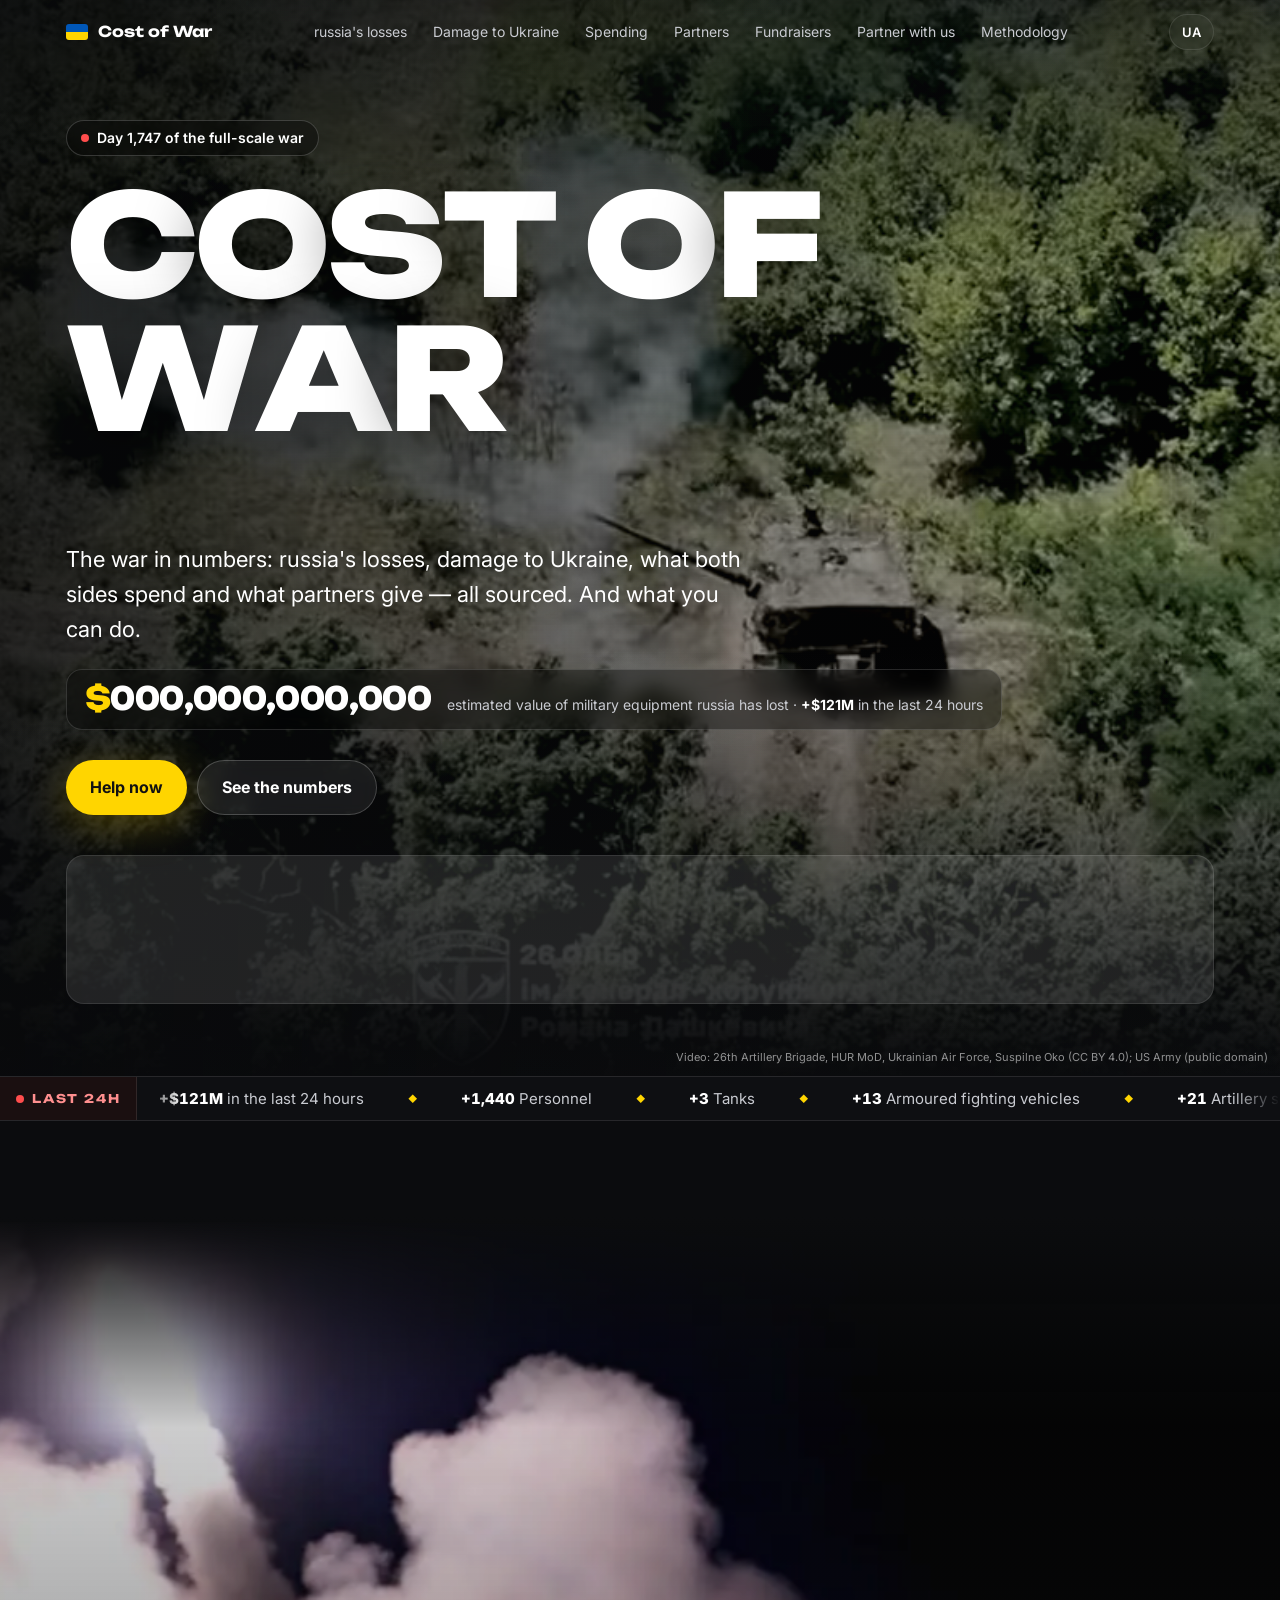
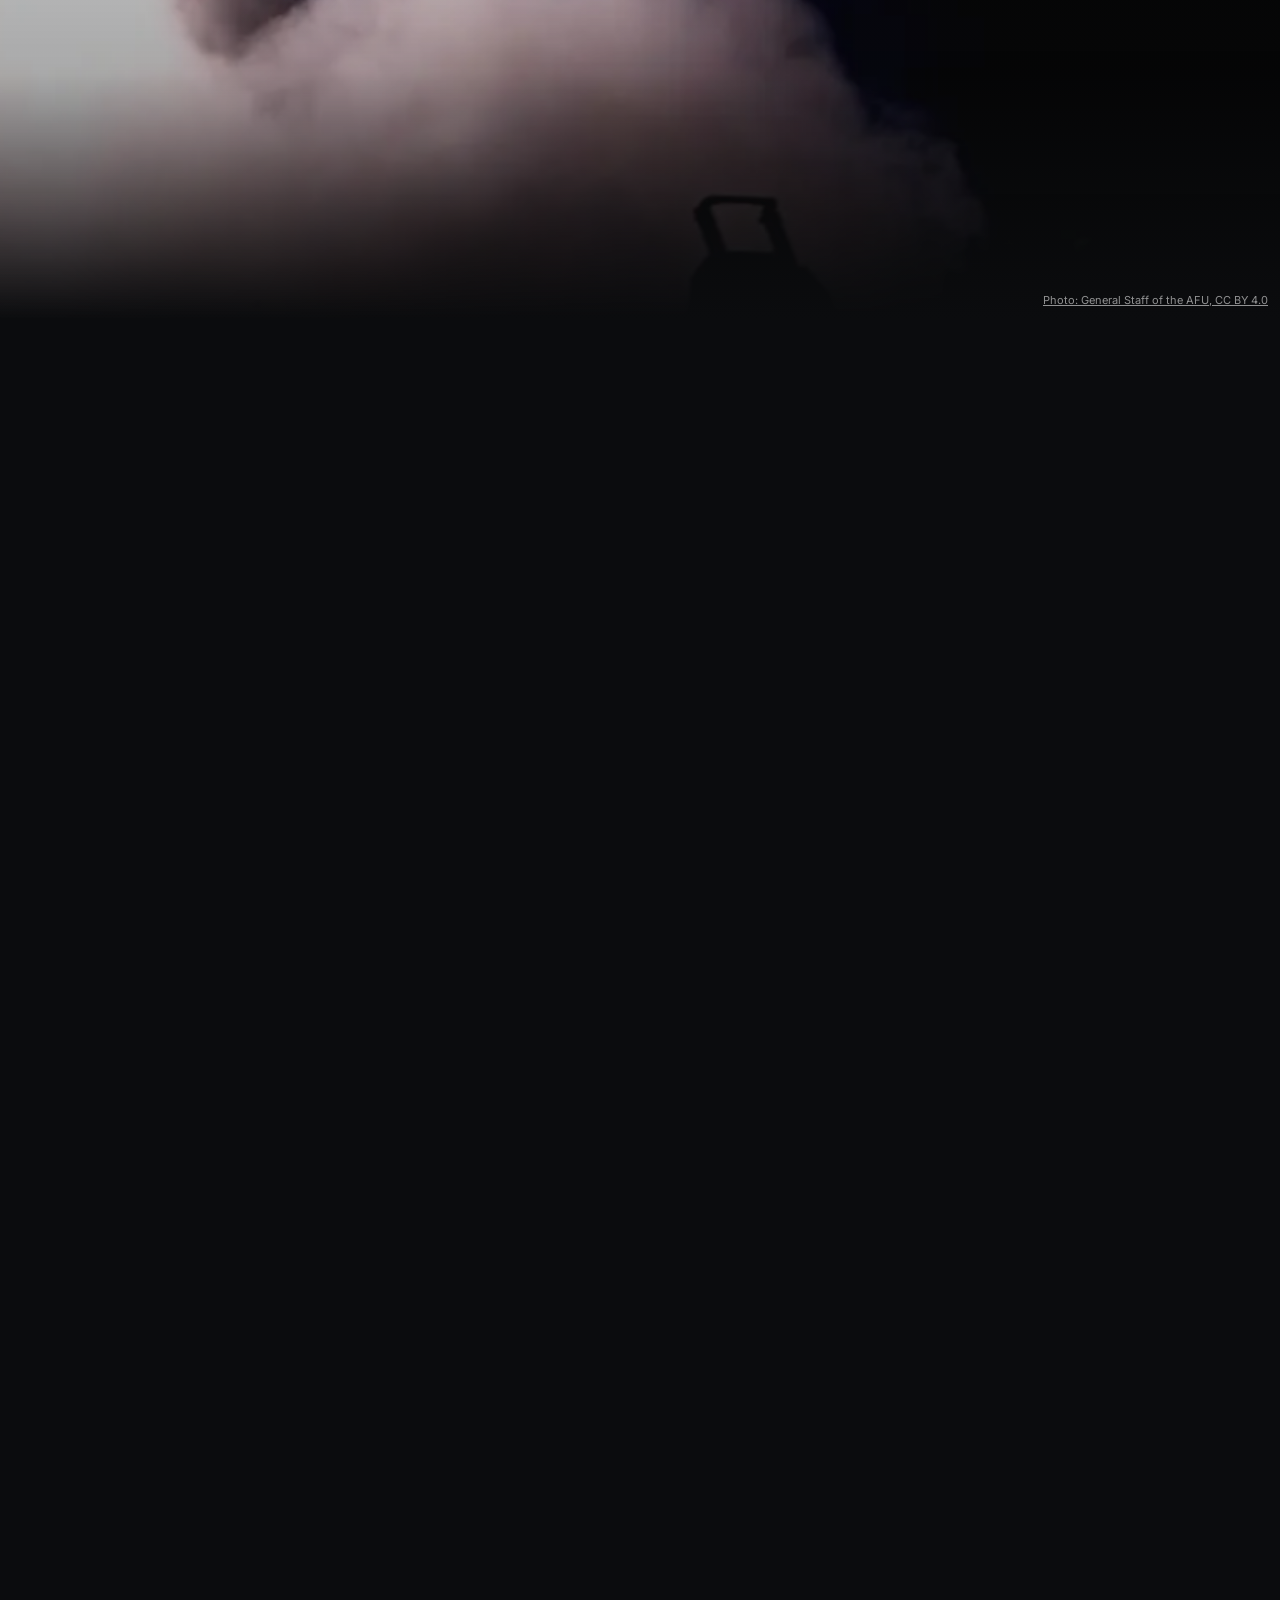
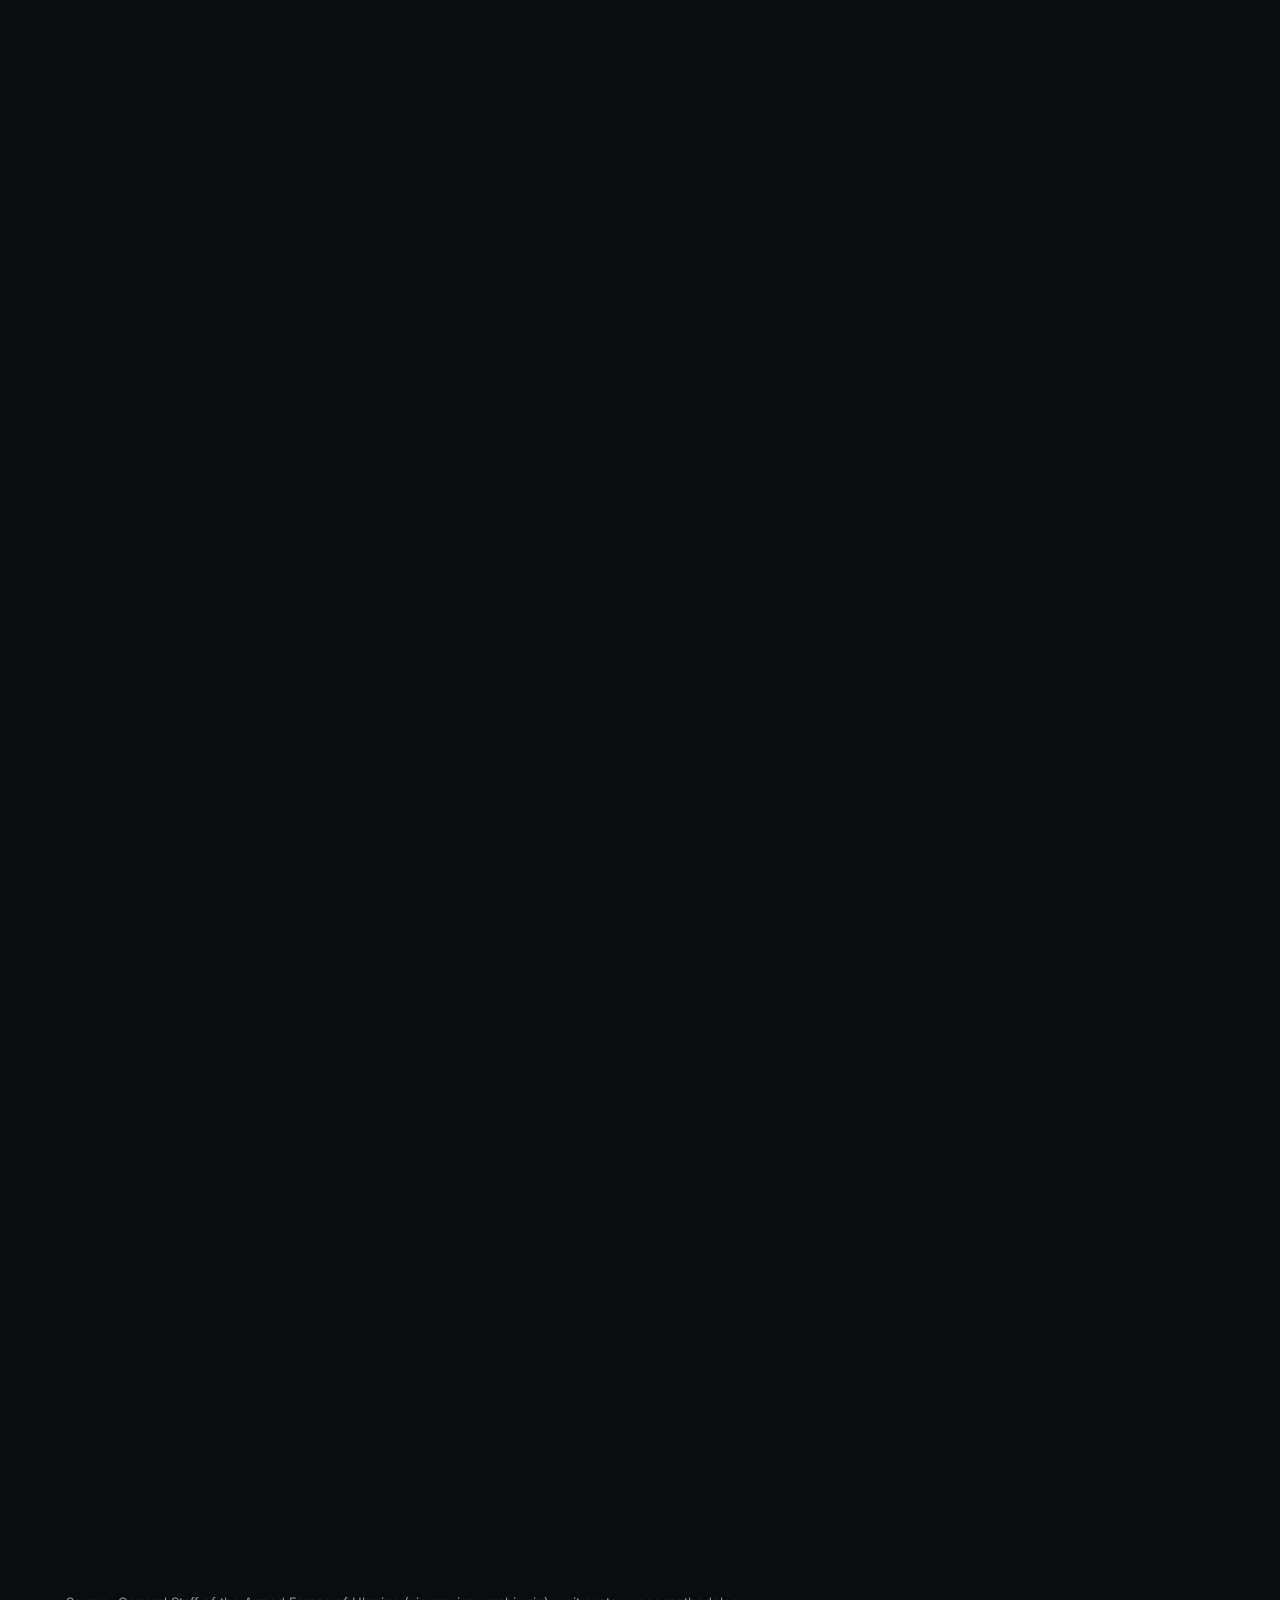
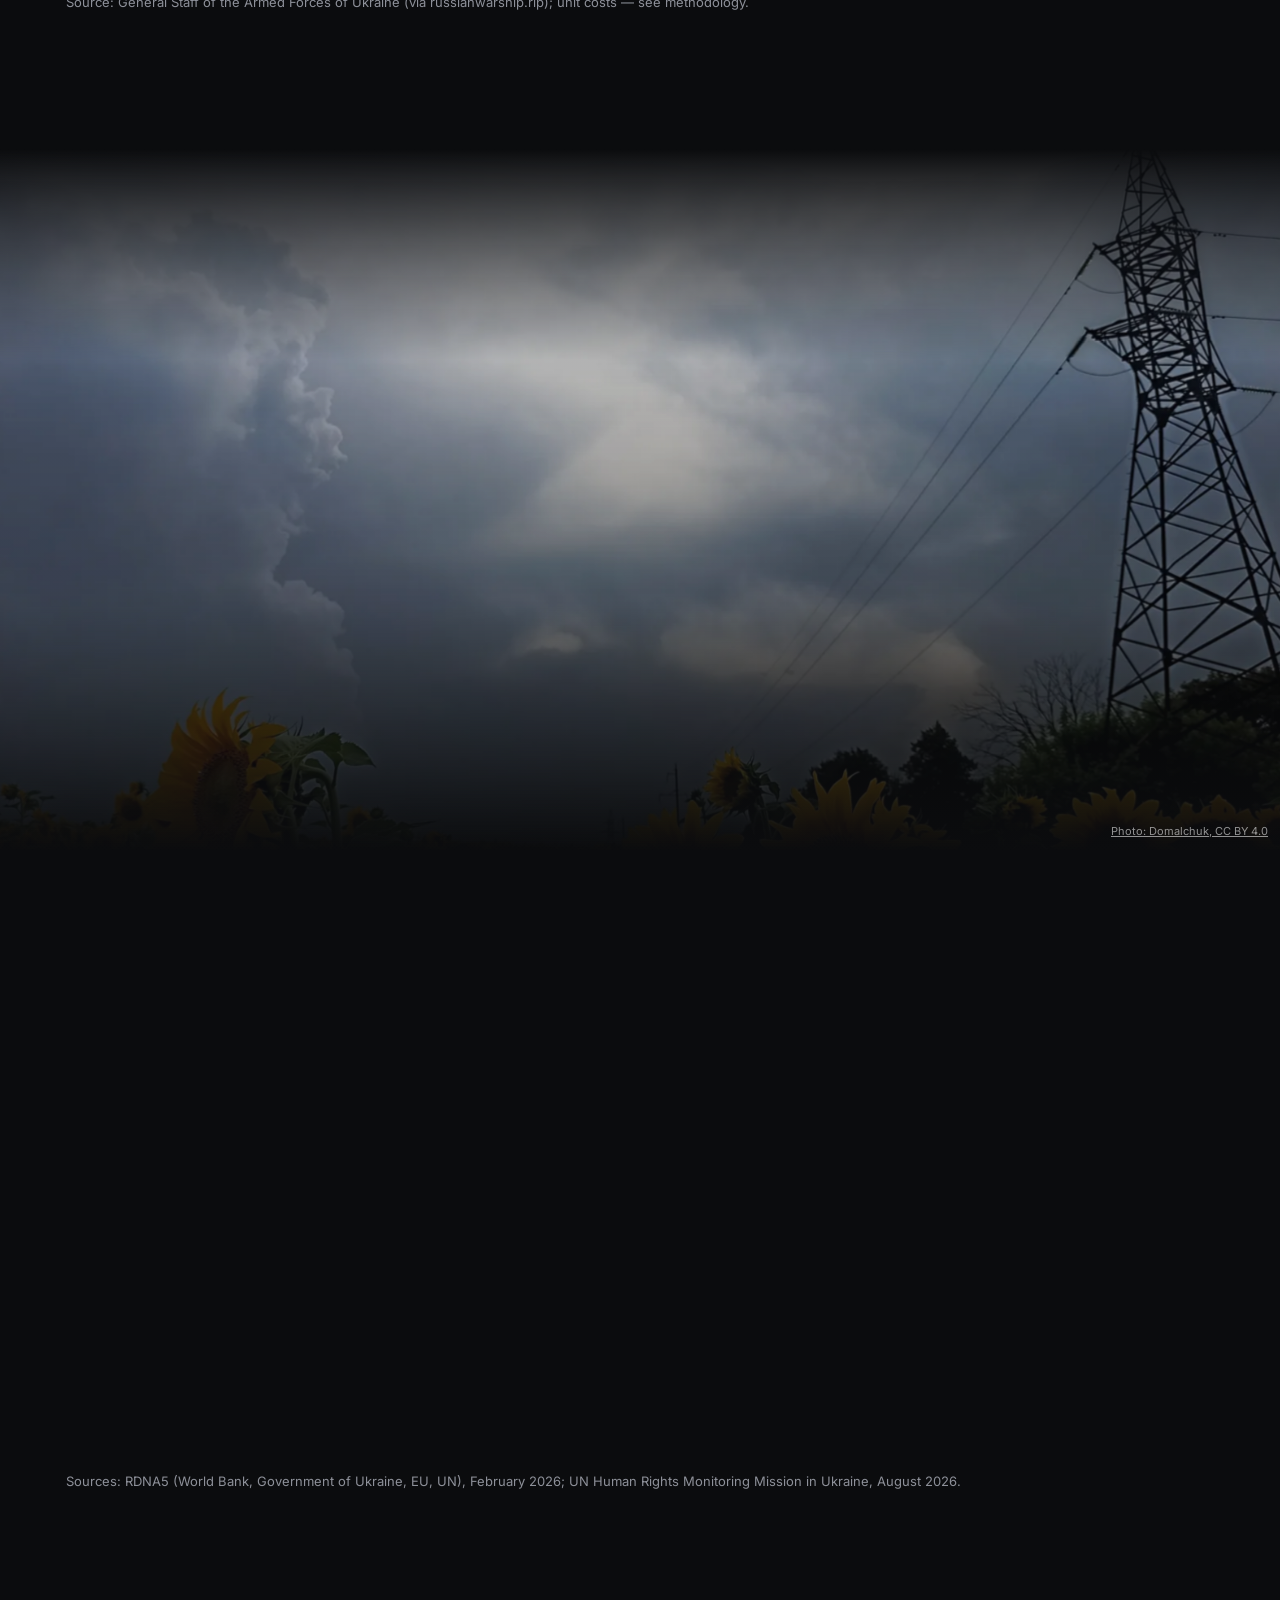
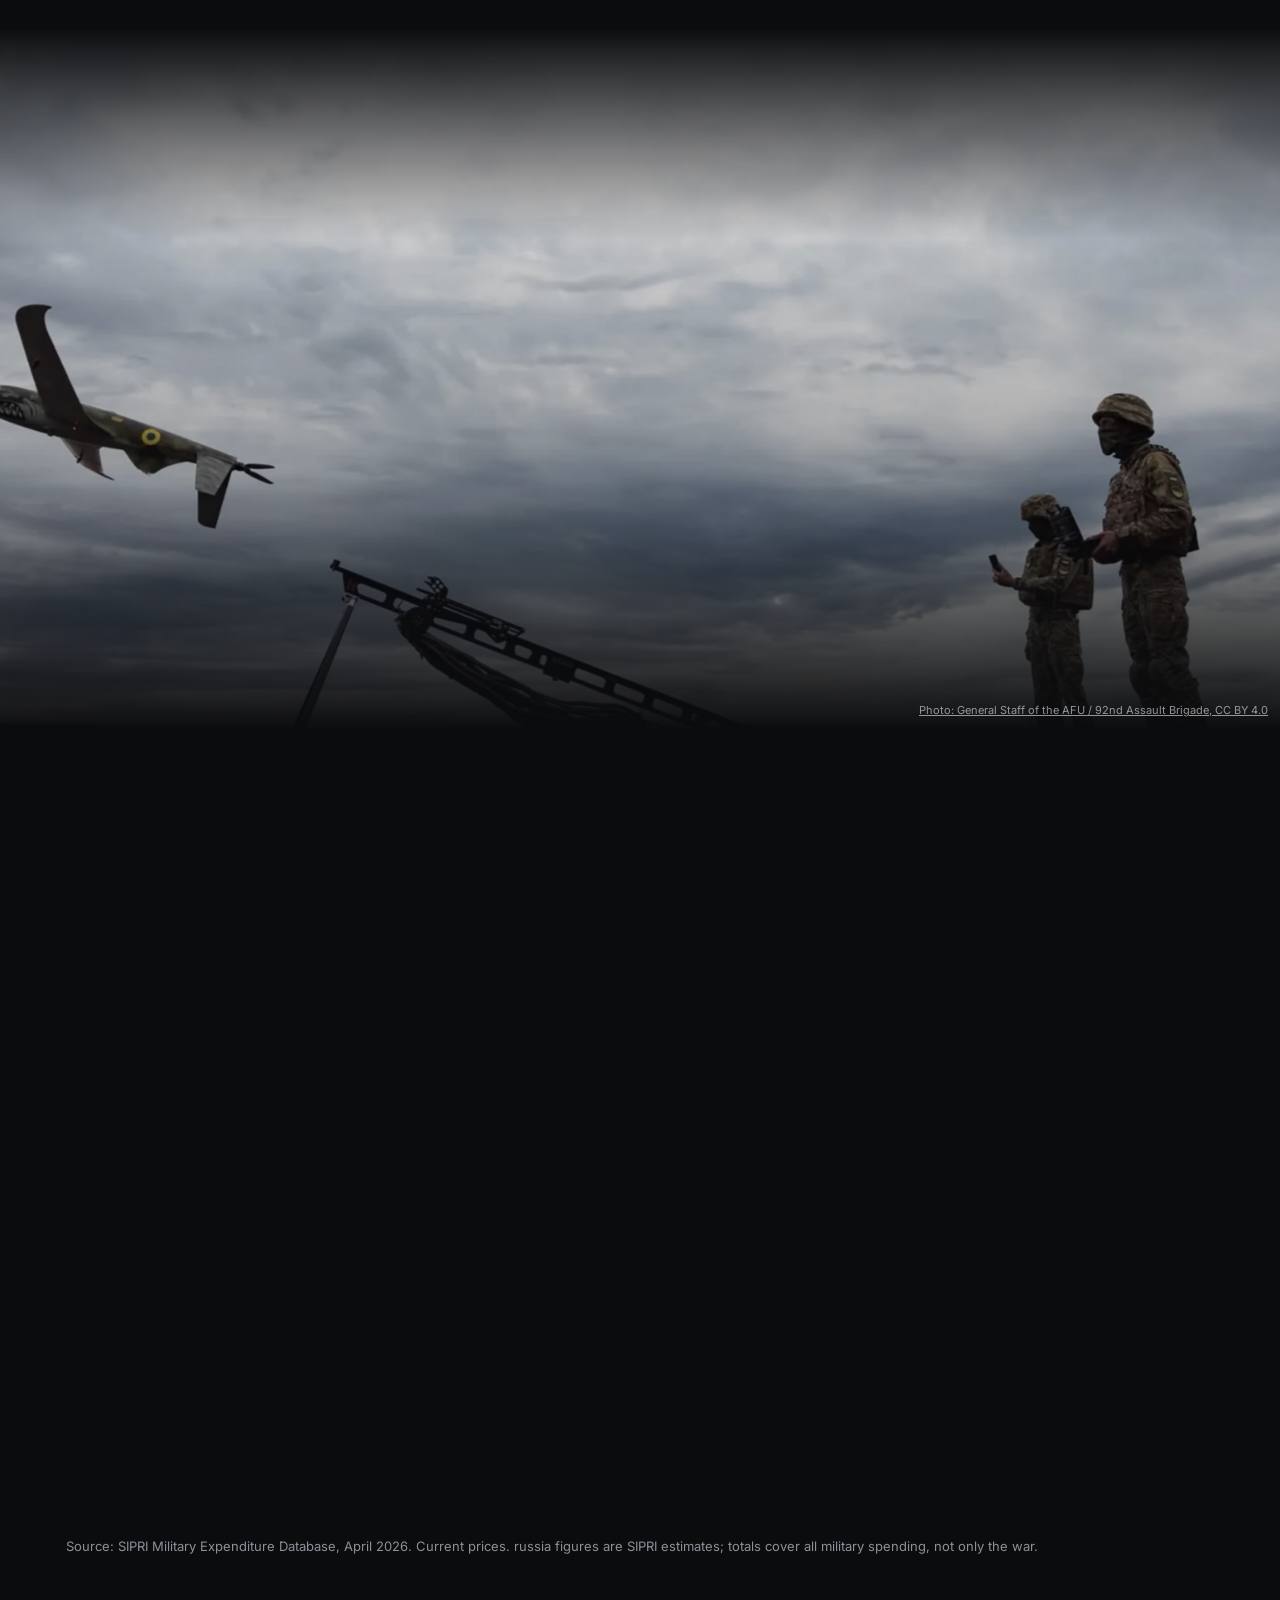
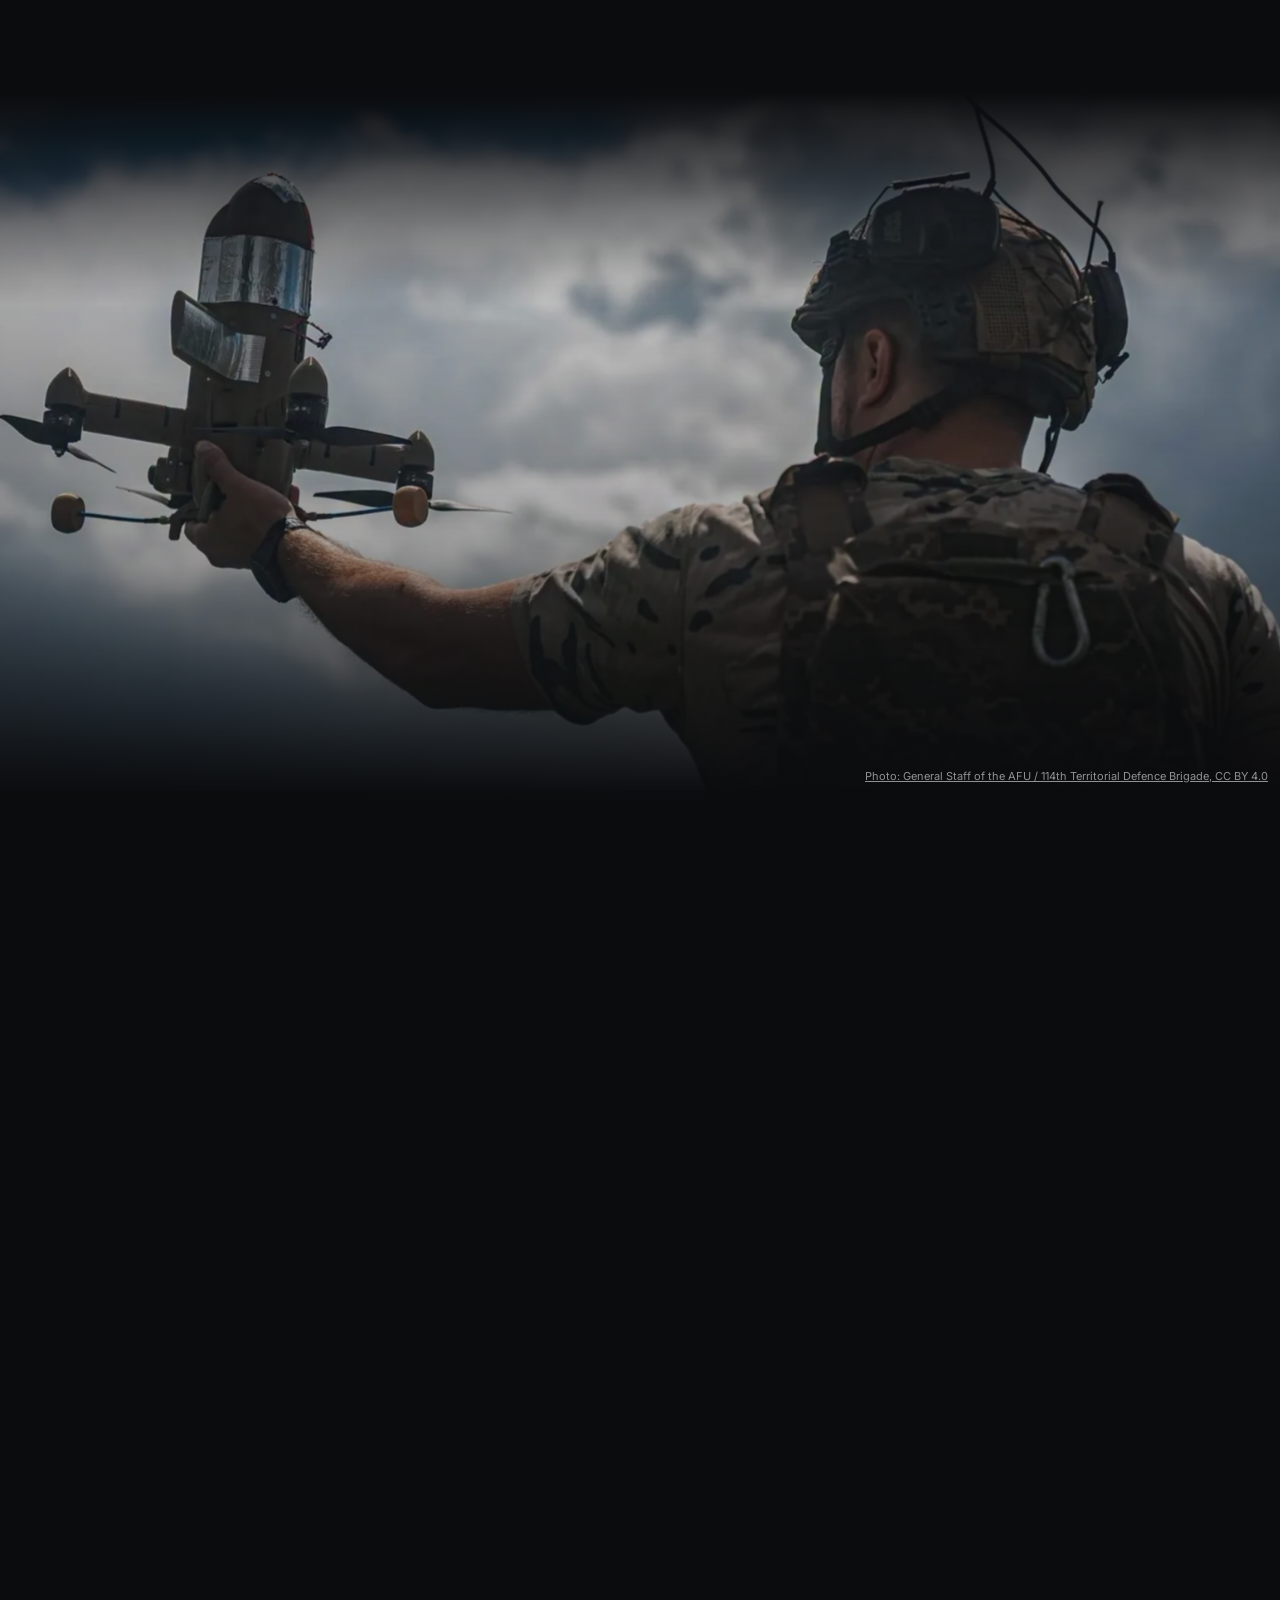
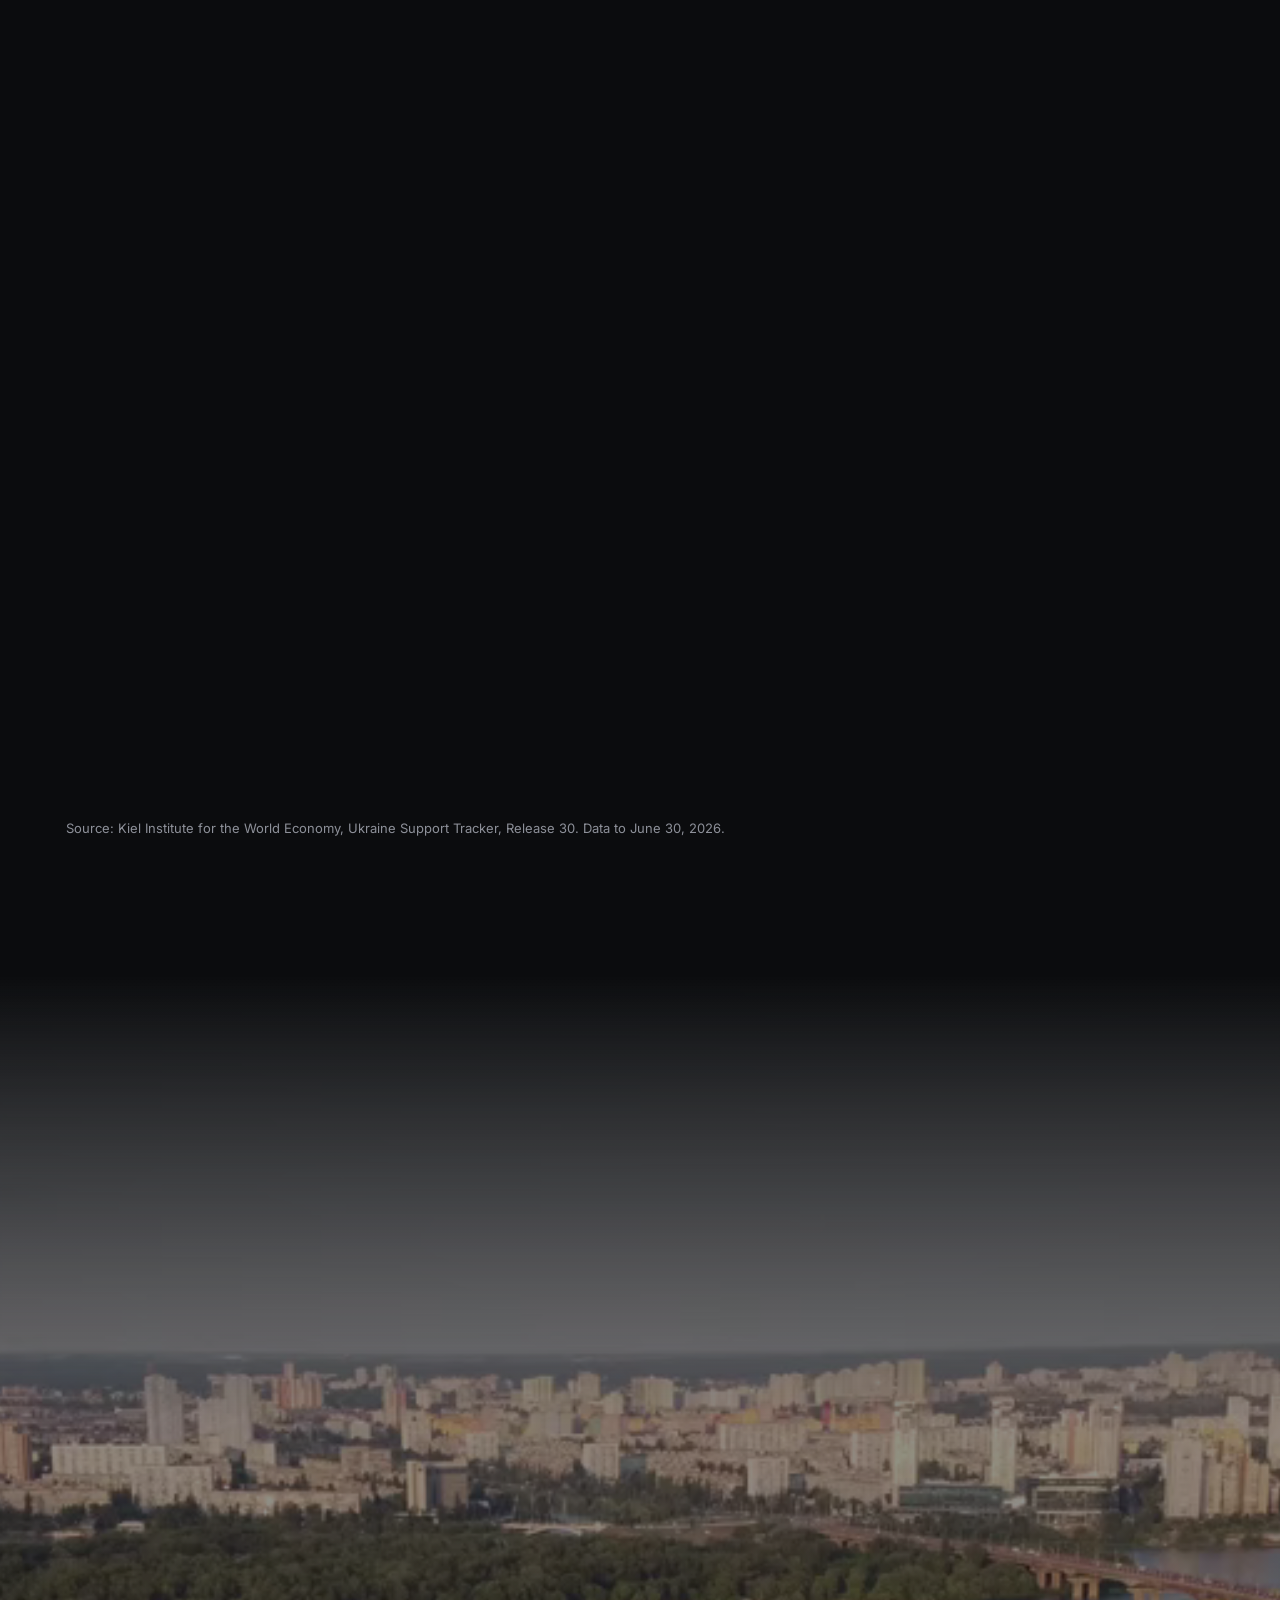
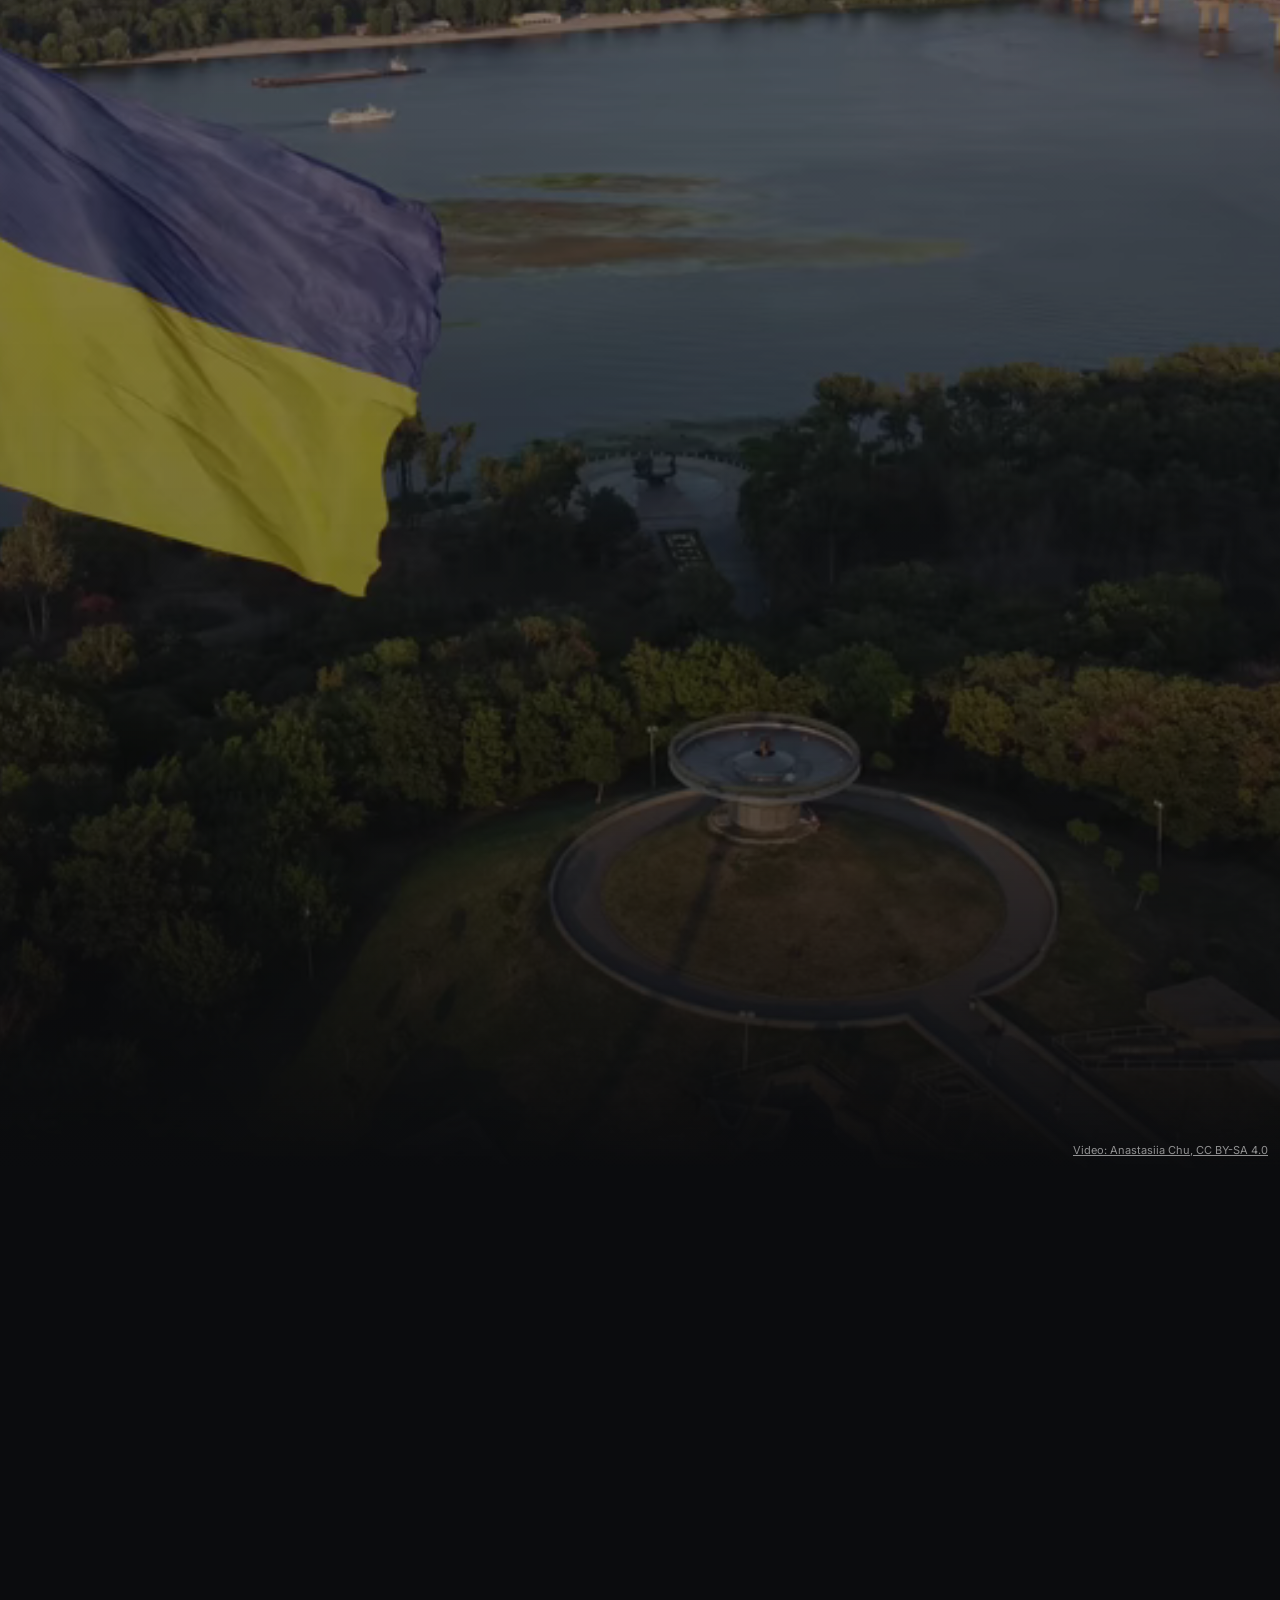
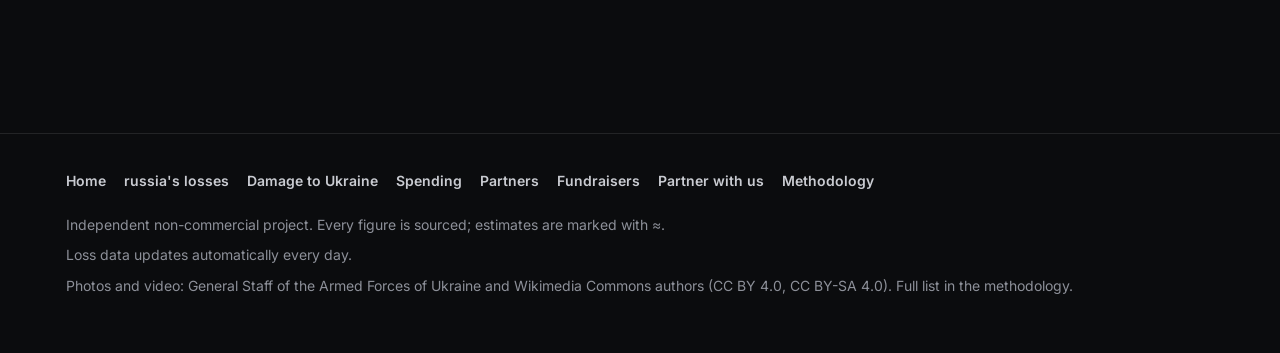
==== index.html @ 31b608ed "Cost of War: initial public release Single-page site on russia's war against Ukraine: losses and the" ====
<!doctype html>
<html lang="uk">
<head>
  <meta charset="utf-8">
  <meta name="viewport" content="width=device-width, initial-scale=1">
  <title>Ціна війни — калькулятор війни росії проти України</title>
  <meta name="description" data-i18n-attr="content:meta.desc" content="Скільки коштує війна: втрати росії, збитки України, витрати сторін, допомога партнерів і твій особистий внесок.">
  <meta name="theme-color" content="#0b0c0e">
  <meta property="og:type" content="website">
  <meta property="og:title" content="Ціна війни / Cost of War">
  <meta property="og:description" content="Втрати росії, збитки України, витрати сторін, допомога партнерів і твій внесок — з джерелами.">
  <meta property="og:image" content="assets/media/hero.webp">
  <link rel="icon" href="data:image/svg+xml,%3Csvg xmlns='http://www.w3.org/2000/svg' viewBox='0 0 3 2'%3E%3Crect width='3' height='1' fill='%230057b8'/%3E%3Crect y='1' width='3' height='1' fill='%23ffd500'/%3E%3C/svg%3E">
  <link rel="preload" as="image" href="assets/media/hero-video-poster.jpg">
  <link rel="preconnect" href="https://fonts.googleapis.com">
  <link rel="preconnect" href="https://fonts.gstatic.com" crossorigin>
  <link href="https://fonts.googleapis.com/css2?family=Inter:wght@400;600;700;800&family=Unbounded:wght@600;700;800&display=swap" rel="stylesheet">
  <link rel="stylesheet" href="assets/style.css">
  <script>document.documentElement.classList.add("js");</script>
</head>
<body data-page="home">
  <div class="intro" id="intro" hidden aria-hidden="true">
    <div class="intro-inner">
      <p class="intro-date" id="intro-date">24.02.2022 · 04:00</p>
      <p class="intro-line" id="intro-line"></p>
      <p class="intro-day"><span id="intro-label"></span> <span class="num" id="intro-day">1</span></p>
    </div>
    <button class="intro-skip" id="intro-skip" type="button"></button>
  </div>
  <main>
    <!-- Hero: war footage + kinetic type -->
    <section class="hero hero3" aria-labelledby="hero-h1">
      <div class="hero-video" aria-hidden="true">
        <video id="hero-video" autoplay muted loop playsinline preload="auto" poster="assets/media/hero-video-poster.jpg">
          <source src="assets/media/hero-video.webm" type="video/webm">
          <source src="assets/media/hero-video.mp4" type="video/mp4">
        </video>
      </div>
      <div class="wrap">
        <span class="eyebrow"><span class="live-dot" aria-hidden="true"></span><span id="hero-day">&nbsp;</span></span>
        <h1 class="kt-title" id="hero-h1" data-i18n="kt.title">ЦІНА ВІЙНИ</h1>
        <div class="kt-rot" id="kt-rot" aria-live="polite"></div>
        <p class="hero-sub" data-i18n="hero.sub"></p>
        <div class="hero-live">
          <div class="hero-live-num num" id="hero-total">…</div>
          <div class="hero-live-l"><span data-i18n="hero.label"></span><span id="hero-today"></span></div>
        </div>
        <div class="hero-actions">
          <a class="cta" href="#contribute" data-i18n="hero.cta">Долучитися</a>
          <a class="cta alt" href="#russia" data-i18n="hero.explore">Дивитися цифри</a>
        </div>
        <div class="keynums stagger reveal" style="margin-top:40px">
          <a href="#russia"><div class="v num" data-count="ru"></div><div class="l" data-i18n="key.ru"></div></a>
          <a href="#ukraine"><div class="v num" data-count="ua"></div><div class="l" data-i18n="key.ua"></div></a>
          <a href="#spending"><div class="v num" data-count="sp"></div><div class="l" data-i18n="key.sp"></div></a>
          <a href="#partners"><div class="v num" data-count="pa"></div><div class="l" data-i18n="key.pa"></div></a>
        </div>
      </div>
      <p class="credit" data-i18n="credit.video">Відео: 26 ОАБр, ГУР МО, Повітряні сили ЗСУ, Суспільне Око (CC BY 4.0); армія США (public domain)</p>
    </section>

    <div class="newsline" aria-label="">
      <span class="newsline-tag"><span class="live-dot" aria-hidden="true"></span><span data-i18n="news.tag"></span></span>
      <div class="newsline-track"><div class="newsline-run" id="newsline"></div></div>
    </div>


    <!-- 01 russia -->
    <section class="chapter" id="russia">
      <div class="media" data-parallax style="background-image:url('assets/media/himars.webp')"></div>
      <div class="wrap reveal" data-no="01">
        <div class="no" data-i18n="ch.1">Розділ 01</div>
        <h2 data-i18n="ru.title">Ціна війни для росії</h2>
        <p class="lead" data-i18n="ru.lead"></p>
      </div>
      <p class="credit"><a href="https://commons.wikimedia.org/wiki/File:Ukrainian_HIMARS_in_Zaporizhya_oblast,_early_June_2022_(2).jpg" target="_blank" rel="noopener" data-i18n="credit.himars">Фото: Генштаб ЗСУ, CC BY 4.0</a></p>
    </section>
    <section class="block">
      <div class="wrap">
        <!-- time machine -->
        <div class="card tm reveal" id="tm">
          <div class="tm-top">
            <div><div class="h-display" data-i18n="tm.title"></div><p class="chart-sub" data-i18n="tm.lead"></p></div>
            <div style="text-align:right"><div class="tm-day" id="tm-day"></div><div class="tm-date" id="tm-date"></div></div>
          </div>
          <div class="tm-cost num" id="tm-cost"></div>
          <p class="muted" data-i18n="hero.label"></p>
          <div class="tm-chart" id="tm-chart"></div>
          <div class="tm-controls">
            <button class="play" id="tm-play" type="button" data-i18n-attr="aria-label:tm.play">▶</button>
            <input type="range" id="tm-range" min="0" max="1" value="1" data-i18n-attr="aria-label:tm.title">
          </div>
          <div class="tm-grid" id="tm-grid"></div>
        </div>

        <!-- equipment wall -->
        <div class="card chart-card reveal">
          <div class="chart-head">
            <div><div class="h-display" data-i18n="wall.title"></div><p class="chart-sub" id="wall-sub"></p></div>
            <div class="chips" id="wall-chips"></div>
          </div>
          <canvas class="wall-canvas" id="wall" role="img"></canvas>
          <div class="wall-foot"><span id="wall-total"></span><span id="wall-cost"></span></div>
        </div>

        <div class="losses reveal" id="losses"></div>

        <div class="card chart-card reveal">
          <div class="chart-head">
            <div><div class="h-display" data-i18n="ru.chart.title"></div><p class="chart-sub" data-i18n="ru.chart.sub"></p></div>
          </div>
          <div class="hbars" id="ru-chart"></div>
        </div>
        <p class="source" data-i18n="ru.source"></p>
      </div>
    </section>

    <!-- 02 Ukraine -->
    <section class="chapter" id="ukraine">
      <div class="media" data-parallax style="background-image:url('assets/media/sunflowers.webp')"></div>
      <div class="wrap reveal" data-no="02">
        <div class="no" data-i18n="ch.2">Розділ 02</div>
        <h2 data-i18n="ua.title">Збитки Україні</h2>
        <p class="lead" data-i18n="ua.lead"></p>
      </div>
      <p class="credit"><a href="https://commons.wikimedia.org/wiki/File:Cumulonimbus_storm_clouds_over_sunflower_field_Ukraine.jpg" target="_blank" rel="noopener" data-i18n="credit.sunflowers">Фото: Domalchuk, CC BY 4.0</a></p>
    </section>
    <section class="block">
      <div class="wrap">
        <div class="stats reveal">
          <div class="card stat"><div class="v num" id="ua-damage"></div><div class="l" data-i18n="ua.damage"></div></div>
          <div class="card stat"><div class="v num" id="ua-needs"></div><div class="l" data-i18n="ua.needs"></div></div>
          <div class="card stat"><div class="v num" id="ua-housing"></div><div class="l" data-i18n="ua.housing"></div></div>
        </div>
        <div class="split reveal">
          <div class="card">
            <div class="h-display" data-i18n="ua.chart.title"></div>
            <p class="chart-sub" data-i18n="ua.chart.sub"></p>
            <div class="hbars" id="ua-chart" style="margin-top:18px"></div>
          </div>
          <div class="card civ">
            <h3><span class="candle" aria-hidden="true"></span><span data-i18n="ua.civ.title"></span></h3>
            <div class="nums">
              <div><div class="v num" id="civ-killed"></div><div class="l" data-i18n="ua.civ.killed"></div></div>
              <div><div class="v num" id="civ-injured"></div><div class="l" data-i18n="ua.civ.injured"></div></div>
            </div>
            <p id="civ-note"></p>
          </div>
        </div>
        <p class="source" data-i18n="ua.source"></p>
      </div>
    </section>

    <!-- 03 Spending -->
    <section class="chapter" id="spending">
      <div class="media" data-parallax style="background-image:url('assets/media/launch.webp')"></div>
      <div class="wrap reveal" data-no="03">
        <div class="no" data-i18n="ch.3">Розділ 03</div>
        <h2 data-i18n="sp.title">Хто скільки витрачає на війну</h2>
        <p class="lead" data-i18n="sp.lead"></p>
      </div>
      <p class="credit"><a href="https://commons.wikimedia.org/wiki/File:Drone_launch_92nd_oshbr.jpg" target="_blank" rel="noopener" data-i18n="credit.launch">Фото: Генштаб ЗСУ / 92 ОШБр, CC BY 4.0</a></p>
    </section>
    <section class="block">
      <div class="wrap">
        <div class="ticker reveal"><span class="v num" id="sp-live">$0</span><span class="l" data-i18n="sp.live"></span></div>
        <div class="stats reveal">
          <div class="card stat"><div class="v num" id="sp-ru"></div><div class="l" data-i18n="sp.sum.ru"></div></div>
          <div class="card stat"><div class="v num" id="sp-ua"></div><div class="l" data-i18n="sp.sum.ua"></div></div>
          <div class="card stat"><div class="v num" id="sp-sec"></div><div class="l" data-i18n="sp.persec"></div></div>
        </div>
        <div class="card chart-card reveal">
          <div class="chart-head">
            <div>
              <div class="h-display" id="sp-chart-title"></div>
              <div class="legend" style="margin-top:8px">
                <span><i style="background:var(--russia)"></i><span data-i18n="sp.russia"></span></span>
                <span><i style="background:var(--ukraine)"></i><span data-i18n="sp.ukraine"></span></span>
              </div>
            </div>
            <div class="seg-ctl" id="sp-mode" role="group">
              <button type="button" data-mode="usd" aria-pressed="true" data-i18n="sp.mode.usd"></button>
              <button type="button" data-mode="gdp" aria-pressed="false" data-i18n="sp.mode.gdp"></button>
              <button type="button" data-mode="gov" aria-pressed="false" data-i18n="sp.mode.gov"></button>
            </div>
          </div>
          <div id="sp-chart"></div>
        </div>
        <p class="source" data-i18n="sp.source"></p>
      </div>
    </section>

    <!-- 04 Partners -->
    <section class="chapter" id="partners">
      <div class="media" data-parallax style="background-image:url('assets/media/sting.webp')"></div>
      <div class="wrap reveal" data-no="04">
        <div class="no" data-i18n="ch.4">Розділ 04</div>
        <h2 data-i18n="pa.title">Допомога партнерів</h2>
        <p class="lead" id="pa-lead"></p>
      </div>
      <p class="credit"><a href="https://commons.wikimedia.org/wiki/File:Sting_launch_114th_tobr.jpg" target="_blank" rel="noopener" data-i18n="credit.sting">Фото: Генштаб ЗСУ / 114 ОБр ТрО, CC BY 4.0</a></p>
    </section>
    <section class="block">
      <div class="wrap">
        <div class="globe-wrap reveal">
          <div class="globe-box">
            <canvas id="globe" class="globe" role="img" data-i18n-attr="aria-label:globe.title"></canvas>
            <p class="globe-hint" data-i18n="globe.hint"></p>
          </div>
          <div class="globe-side">
            <div class="h-display" data-i18n="globe.title"></div>
            <p class="lead" id="globe-lead"></p>
            <ol class="globe-list" id="globe-list"></ol>
          </div>
        </div>
        <div class="stats four reveal">
          <div class="card stat"><div class="v num" id="pa-total"></div><div class="l" data-i18n="pa.total"></div></div>
          <div class="card stat"><div class="v num" id="pa-mil"></div><div class="l" data-i18n="pa.military"></div></div>
          <div class="card stat"><div class="v num" id="pa-fin"></div><div class="l" data-i18n="pa.financial"></div></div>
          <div class="card stat"><div class="v num" id="pa-hum"></div><div class="l" data-i18n="pa.humanitarian"></div></div>
        </div>
        <div class="card chart-card reveal">
          <div class="chart-head">
            <div>
              <div class="h-display" data-i18n="pa.chart.title"></div>
              <p class="chart-sub" id="pa-sub"></p>
              <div class="legend" id="pa-legend" style="margin-top:8px">
                <span><i style="background:var(--s1)"></i><span data-i18n="pa.military"></span></span>
                <span><i style="background:var(--s2)"></i><span data-i18n="pa.financial"></span></span>
                <span><i style="background:var(--s3)"></i><span data-i18n="pa.humanitarian"></span></span>
              </div>
            </div>
            <div class="seg-ctl" id="pa-mode" role="group">
              <button type="button" data-mode="eur" aria-pressed="true" data-i18n="pa.sort.eur"></button>
              <button type="button" data-mode="gdp" aria-pressed="false" data-i18n="pa.sort.gdp"></button>
            </div>
          </div>
          <div class="hbars" id="pa-chart"></div>
          <details class="tbl">
            <summary id="pa-table-toggle"></summary>
            <div class="tbl-scroll"><table id="pa-table"></table></div>
          </details>
        </div>
        <p class="source" id="pa-source"></p>
      </div>
    </section>

    <!-- 05 Contribution -->
    <section class="contrib" id="contribute">
      <div class="media" aria-hidden="true">
        <video id="flag-video" muted loop playsinline preload="none" poster="assets/media/flag-poster.jpg">
          <source src="assets/media/flag.webm" type="video/webm">
          <source src="assets/media/flag.mp4" type="video/mp4">
        </video>
      </div>
      <div class="wrap">
        <div class="reveal" data-no="05">
          <div class="no" data-i18n="ch.5">Розділ 05</div>
          <h2 data-i18n="co.title">Твій особистий внесок</h2>
          <p class="lead" data-i18n="co.lead"></p>
        </div>
        <div class="funds-block reveal" id="fundraisers">
          <div class="fr-head">
            <div><div class="h-display" data-i18n="fr.title"></div><p class="chart-sub" data-i18n="fr.lead"></p></div>
            <a class="btn-ghost fr-add" href="#contact" data-i18n="fr.add"></a>
          </div>
          <div class="fr-grid stagger" id="fr-grid"></div>
        </div>
        <div class="h-display calc-title reveal" data-i18n="co.calc.title"></div>
        <div class="calc reveal">
          <div class="card">
            <div class="field">
              <label for="co-amount" data-i18n="co.amount"></label>
              <div class="input-row">
                <input id="co-amount" type="number" inputmode="decimal" min="0" step="any" value="5000" class="num">
                <select id="co-cur" data-i18n-attr="aria-label:co.currency">
                  <option value="UAH">₴ UAH</option>
                  <option value="USD">$ USD</option>
                  <option value="EUR">€ EUR</option>
                </select>
              </div>
            </div>
            <div class="presets" id="co-presets"></div>
            <p class="source" id="co-fx"></p>
            <div class="share-row">
              <button class="cta" id="co-image" type="button" data-i18n="co.image"></button>
              <button class="btn-ghost" id="co-share" type="button" data-i18n="co.share"></button>
            </div>
            <div class="share-preview" id="co-preview">
              <img id="co-preview-img" alt="">
              <div class="share-row">
                <a class="btn-ghost" id="co-download" download="my-contribution.png" style="display:inline-flex;align-items:center;text-decoration:none" data-i18n="co.download"></a>
              </div>
            </div>
          </div>
          <div class="card">
            <h3 data-i18n="co.result"></h3>
            <ul class="buys" id="co-buys"></ul>
            <p id="co-none" class="muted" hidden data-i18n="co.none" style="margin-top:10px"></p>
            <h3 style="margin-top:24px" data-i18n="co.funds"></h3>
            <div class="funds" id="co-funds"></div>
          </div>
        </div>
      </div>
      <p class="credit"><a href="https://commons.wikimedia.org/wiki/File:%D0%9D%D0%B0%D1%88_%D0%BF%D1%80%D0%B0%D0%BF%D0%BE%D1%80.webm" target="_blank" rel="noopener" data-i18n="credit.flag">Відео: Anastasiia Chu, CC BY-SA 4.0</a></p>
    </section>

    <!-- 06 Cooperation -->
    <section class="block contact" id="contact" data-cover="assets/media/sunset.webp">
      <div class="wrap">
        <div class="reveal">
          <div class="no" data-i18n="ct.no"></div>
          <h2 data-i18n="ct.title"></h2>
          <p class="lead" data-i18n="ct.lead"></p>
        </div>
        <div class="ct-grid stagger reveal">
          <div class="card ct-card"><span class="ct-ic" aria-hidden="true">01</span><h3 data-i18n="ct.funds.t"></h3><p data-i18n="ct.funds.d"></p></div>
          <div class="card ct-card"><span class="ct-ic" aria-hidden="true">02</span><h3 data-i18n="ct.brands.t"></h3><p data-i18n="ct.brands.d"></p></div>
          <div class="card ct-card"><span class="ct-ic" aria-hidden="true">03</span><h3 data-i18n="ct.media.t"></h3><p data-i18n="ct.media.d"></p></div>
          <div class="card ct-card"><span class="ct-ic" aria-hidden="true">04</span><h3 data-i18n="ct.team.t"></h3><p data-i18n="ct.team.d"></p></div>
        </div>
        <div class="hero-actions reveal" id="ct-actions">
          <a class="cta" id="ct-email" href="#"><span data-i18n="ct.email"></span> →</a>
          <a class="cta alt" id="ct-tg" href="#" target="_blank" rel="noopener" data-i18n="ct.tg"></a>
        </div>
      </div>
    </section>
  </main>

  <div class="tip" id="tip" role="tooltip"></div>
  <script src="assets/i18n.js"></script>
  <script src="assets/fx.js"></script>
  <script src="assets/vendor/d3-array.min.js"></script>
  <script src="assets/vendor/d3-geo.min.js"></script>
  <script src="assets/vendor/topojson-client.min.js"></script>
  <script src="assets/globe.js"></script>
  <script src="assets/app.js"></script>
</body>
</html>
---- assets/style.css ----
/* Cinematic dark theme — the site is intentionally dark-only. */
:root {
  color-scheme: dark;
  --bg: #0b0c0e;
  --bg-2: #111317;
  --surface: rgba(22, 24, 28, .72);
  --surface-solid: #16181c;
  --surface-2: rgba(255, 255, 255, .06);
  --line: rgba(255, 255, 255, .10);
  --text: #ffffff;
  --text-2: #c9cbd1;
  --text-3: #8d9099;
  --accent: #3987e5;
  --blue: #0057b8;
  --gold: #ffd500;
  --ember: #ffb347;
  --ukraine: #3987e5;
  --russia: #e66767;
  --s1: #3987e5;              /* military */
  --s2: #d95926;              /* financial */
  --s3: #199e70;              /* humanitarian */
  --bar: #3987e5;
  --grid: rgba(255, 255, 255, .08);
  --radius: 18px;
  --maxw: 1180px;
  --display: "Unbounded", "Inter", system-ui, sans-serif;
  --ease: cubic-bezier(.2, .7, .2, 1);
}

* { box-sizing: border-box; }
html { scroll-behavior: smooth; scroll-padding-top: 72px; }
body {
  margin: 0; background: var(--bg); color: var(--text);
  font: 16px/1.6 "Inter", system-ui, -apple-system, "Segoe UI", sans-serif;
  -webkit-font-smoothing: antialiased; overflow-x: hidden;
}
a { color: var(--accent); }
h1, h2, h3 { line-height: 1.1; margin: 0; }
h2 { text-wrap: balance; font-family: var(--display); font-size: clamp(30px, 5vw, 60px); font-weight: 800; letter-spacing: -0.02em; line-height: 1.12; overflow-wrap: anywhere; hyphens: auto; }
h3 { font-size: 18px; font-weight: 700; }
p { margin: 0; }
.wrap { max-width: var(--maxw); margin: 0 auto; padding: 0 16px; }
.num { font-variant-numeric: tabular-nums; }
.muted { color: var(--text-3); }
.sr-only { position: absolute; width: 1px; height: 1px; overflow: hidden; clip: rect(0 0 0 0); }

/* ---------- header ---------- */
.top { position: fixed; inset: 0 0 auto; z-index: 30; transition: background .3s, border-color .3s; border-bottom: 1px solid transparent; }
.top.solid { background: rgba(11, 12, 14, .82); backdrop-filter: blur(14px); border-color: var(--line); }
.top .wrap { display: flex; align-items: center; gap: 16px; height: 64px; }
.brand { display: flex; align-items: center; gap: 10px; font-family: var(--display); font-weight: 700; font-size: 15px; color: var(--text); text-decoration: none; white-space: nowrap; }
.flag { width: 22px; height: 16px; border-radius: 3px; background: linear-gradient(var(--blue) 50%, var(--gold) 50%); flex: none; }
.nav { display: flex; gap: 2px; overflow-x: auto; scrollbar-width: none; flex: 1; justify-content: center; }
.nav::-webkit-scrollbar { display: none; }
.nav a { color: var(--text-2); text-decoration: none; font-size: 14px; padding: 6px 12px; border-radius: 999px; white-space: nowrap; transition: background .2s, color .2s; }
.nav a:hover, .nav a.on { background: var(--surface-2); color: var(--text); }
.tools { display: flex; gap: 6px; flex: none; margin-left: auto; }
.btn-ghost {
  border: 1px solid var(--line); background: rgba(255,255,255,.04); color: var(--text); backdrop-filter: blur(8px);
  height: 36px; min-width: 36px; padding: 0 12px; border-radius: 999px; cursor: pointer; font: inherit; font-size: 13px; font-weight: 600;
  transition: background .2s, border-color .2s;
}
.btn-ghost:hover { background: rgba(255,255,255,.1); border-color: rgba(255,255,255,.25); }
.progress { position: absolute; left: 0; bottom: -1px; height: 2px; width: 100%; transform-origin: 0 50%; transform: scaleX(0); background: linear-gradient(90deg, var(--blue), var(--gold)); }
@media (max-width: 900px) { .nav { display: none; } }

/* ---------- hero ---------- */
.hero { position: relative; min-height: 100svh; display: grid; grid-template-columns: minmax(0, 1fr); align-items: end; overflow: hidden; isolation: isolate; }
.hero-bg { position: absolute; inset: -4%; z-index: -3; background: center 35% / cover no-repeat url("media/hero.webp"); animation: kenburns 30s var(--ease) infinite alternate; will-change: transform; }
@media (max-width: 700px) { .hero-bg { background-image: url("media/hero-sm.webp"); background-position: 60% 35%; } }
@keyframes kenburns { from { transform: scale(1.02) translate3d(0, 0, 0); } to { transform: scale(1.14) translate3d(-2%, -1%, 0); } }
.hero canvas { position: absolute; inset: 0; width: 100%; height: 100%; z-index: -2; pointer-events: none; }
.hero::after {
  content: ""; position: absolute; inset: 0; z-index: -1;
  background:
    linear-gradient(180deg, rgba(11,12,14,.55) 0%, rgba(11,12,14,.05) 30%, rgba(11,12,14,.35) 60%, var(--bg) 100%),
    radial-gradient(120% 80% at 50% 100%, rgba(11,12,14,.7), transparent 60%);
}
.hero .wrap { width: 100%; padding-top: 120px; padding-bottom: 72px; }
.eyebrow { display: inline-flex; align-items: center; gap: 8px; font-size: 14px; font-weight: 600; color: var(--text); background: rgba(0,0,0,.35); border: 1px solid rgba(255,255,255,.18); backdrop-filter: blur(8px); padding: 6px 14px; border-radius: 999px; }
.live-dot { width: 8px; height: 8px; border-radius: 50%; background: #ff4d4d; box-shadow: 0 0 0 0 rgba(255,77,77,.7); animation: pulse 1.6s infinite; }
@keyframes pulse { 70% { box-shadow: 0 0 0 10px rgba(255,77,77,0); } 100% { box-shadow: 0 0 0 0 rgba(255,77,77,0); } }
.hero-figure {
  font-family: var(--display); font-weight: 800; letter-spacing: -0.03em; line-height: 1;
  font-size: min(104px, 7vw); margin: 22px 0 14px; white-space: nowrap;
  text-shadow: 0 4px 40px rgba(0,0,0,.5);
}
.hero-figure .cur { color: var(--gold); }
.hero-label { font-size: clamp(18px, 2.4vw, 26px); color: var(--text); max-width: 720px; text-shadow: 0 2px 20px rgba(0,0,0,.6); }
.hero-meta { display: flex; flex-wrap: wrap; gap: 8px 22px; margin-top: 18px; color: var(--text-2); font-size: 14px; }
.hero-meta strong { color: var(--text); font-weight: 700; }
.hero-actions { display: flex; flex-wrap: wrap; gap: 10px; margin-top: 30px; }
.cta {
  display: inline-flex; align-items: center; gap: 10px; font-weight: 700; text-decoration: none; border-radius: 999px; padding: 14px 24px;
  background: var(--gold); color: #111; box-shadow: 0 10px 40px rgba(255,213,0,.25); transition: transform .2s var(--ease), box-shadow .2s, translate .25s var(--ease);
}
.cta:hover { transform: translateY(-2px); box-shadow: 0 14px 50px rgba(255,213,0,.35); }
.cta.alt { background: rgba(255,255,255,.08); color: var(--text); border: 1px solid rgba(255,255,255,.2); box-shadow: none; backdrop-filter: blur(8px); }
.scroll-cue { position: absolute; left: 50%; bottom: 18px; translate: -50% 0; color: var(--text-2); font-size: 12px; letter-spacing: .2em; text-transform: uppercase; display: grid; justify-items: center; gap: 6px; text-decoration: none; }
.scroll-cue i { width: 22px; height: 34px; border: 2px solid rgba(255,255,255,.4); border-radius: 12px; position: relative; }
.scroll-cue i::after { content: ""; position: absolute; left: 50%; top: 6px; width: 3px; height: 7px; margin-left: -1.5px; border-radius: 2px; background: #fff; animation: wheel 1.8s infinite; }
@keyframes wheel { to { transform: translateY(12px); opacity: 0; } }
@media (max-height: 700px), (max-width: 700px) { .scroll-cue { display: none; } }

/* ---------- intro ---------- */
.intro { position: fixed; inset: 0; z-index: 100; background: #050506; display: grid; place-items: center; text-align: center; padding: 24px; transition: opacity .9s var(--ease), visibility .9s; }
.intro.out { opacity: 0; visibility: hidden; }
.intro[hidden] { display: none; }
.intro-inner { display: grid; gap: 14px; justify-items: center; }
.intro-date { font-family: var(--display); font-size: clamp(14px, 2vw, 18px); letter-spacing: .3em; color: var(--text-2); opacity: 0; animation: introIn 1s var(--ease) .2s forwards; }
.intro-line { text-wrap: balance; font-size: clamp(20px, 3.4vw, 34px); font-weight: 600; max-width: 820px; line-height: 1.3; opacity: 0; animation: introIn 1s var(--ease) .9s forwards; }
.intro-day { font-family: var(--display); font-weight: 800; font-size: clamp(34px, 8vw, 96px); letter-spacing: -0.02em; margin-top: 18px; opacity: 0; animation: introIn .8s var(--ease) 1.8s forwards; }
.intro-day .num { color: var(--gold); }
@keyframes introIn { from { opacity: 0; transform: translateY(14px); filter: blur(6px); } to { opacity: 1; transform: none; filter: none; } }
.intro-skip { position: absolute; right: 20px; bottom: 20px; background: none; border: 1px solid rgba(255,255,255,.2); color: var(--text-2); font: inherit; font-size: 13px; padding: 8px 14px; border-radius: 999px; cursor: pointer; }
.intro-skip:hover { color: #fff; border-color: rgba(255,255,255,.5); }

/* hero entrance (after intro or on load) */
.js .hero .wrap > * { opacity: 0; transform: translateY(24px); transition: opacity 1s var(--ease), transform 1s var(--ease); }
.js .hero.on .wrap > * { opacity: 1; transform: none; }
.hero.on .wrap > :nth-child(2) { transition-delay: .1s; } .hero.on .wrap > :nth-child(3) { transition-delay: .25s; }
.hero.on .wrap > :nth-child(4) { transition-delay: .35s; } .hero.on .wrap > :nth-child(5) { transition-delay: .45s; }
.hero.on .wrap > :nth-child(6) { transition-delay: .6s; }

/* odometer */
.od { display: inline-block; height: 1.04em; overflow: hidden; vertical-align: top; }
.od-strip { display: block; transition: transform .25s cubic-bezier(.3, .7, .2, 1); will-change: transform; }
.od-strip span { display: block; height: 1.04em; line-height: 1.04em; }
.od-sep { display: inline-block; height: 1.04em; line-height: 1.04em; vertical-align: top; }
.hero-figure { line-height: 1.04; }

/* ---------- news line ---------- */
.newsline { display: flex; align-items: stretch; border-top: 1px solid var(--line); border-bottom: 1px solid var(--line); background: #0e0f12; overflow: hidden; }
.newsline-tag { flex: none; display: flex; align-items: center; gap: 8px; padding: 12px 16px; background: #1a0f10; color: #ff8f8f; font-family: var(--display); font-size: 12px; font-weight: 700; letter-spacing: .15em; text-transform: uppercase; border-right: 1px solid var(--line); }
.newsline-track { flex: 1; min-width: 0; overflow: hidden; display: flex; align-items: center; -webkit-mask-image: linear-gradient(90deg, transparent, #000 4%, #000 96%, transparent); mask-image: linear-gradient(90deg, transparent, #000 4%, #000 96%, transparent); }
.newsline-run { display: flex; width: max-content; animation: marquee 60s linear infinite; }
.newsline:hover .newsline-run { animation-play-state: paused; }
.newsline-run span { white-space: nowrap; padding: 0 22px; color: var(--text-2); font-size: 15px; }
.newsline-run b { color: #fff; font-weight: 800; font-variant-numeric: tabular-nums; }
.newsline-run span::after { content: "◆"; margin-left: 44px; color: var(--gold); font-size: 9px; vertical-align: middle; }
@keyframes marquee { to { transform: translateX(-50%); } }

/* ---------- key numbers strip ---------- */
.keynums { display: grid; grid-template-columns: repeat(4, 1fr); gap: 1px; background: var(--line); border: 1px solid var(--line); border-radius: var(--radius); overflow: hidden; margin: 8px 0 0; }
.keynums a { background: var(--bg-2); padding: 24px 22px; text-decoration: none; color: var(--text); transition: background .25s; }
.keynums a:hover { background: #171a1f; }
.keynums .v { font-family: var(--display); font-size: clamp(17px, 5vw, 30px); font-weight: 800; letter-spacing: -0.02em; white-space: nowrap; }
.keynums .l { color: var(--text-3); font-size: 14px; margin-top: 6px; }
@media (max-width: 860px) { .keynums { grid-template-columns: repeat(2, 1fr); } .keynums a { padding: 18px 16px; } }

/* ---------- chapter covers ---------- */
.chapter { position: relative; min-height: 78vh; display: grid; align-items: end; overflow: hidden; isolation: isolate; margin-top: 96px; }
.chapter .media { position: absolute; inset: -12% 0; z-index: -2; background: center / cover no-repeat; will-change: transform; }
.chapter::after { content: ""; position: absolute; inset: 0; z-index: -1; background: linear-gradient(180deg, var(--bg) 0%, rgba(11,12,14,.2) 30%, rgba(11,12,14,.35) 65%, var(--bg) 100%); }
.chapter .wrap { width: 100%; padding-bottom: 40px; }
.chapter .no { font-family: var(--display); font-size: 14px; font-weight: 600; letter-spacing: .25em; color: var(--gold); text-transform: uppercase; }
.chapter h2 { margin-top: 10px; text-shadow: 0 4px 40px rgba(0,0,0,.6); max-width: 900px; }
.chapter .lead { color: var(--text); text-shadow: 0 2px 20px rgba(0,0,0,.7); margin-top: 20px; }
.credit { position: absolute; right: 12px; bottom: 10px; font-size: 11px; color: rgba(255,255,255,.55); z-index: 1; }
.credit a { color: inherit; }
@media (max-width: 700px) { .chapter { min-height: 64vh; margin-top: 56px; } }

/* chapter entrance: photo un-zooms and un-clips, giant outlined number, words rise */
.chapter .media { scale: 1.22; clip-path: inset(8% 4% round 28px); transition: scale 1.8s var(--ease), clip-path 1.4s var(--ease); }
.chapter.in .media { scale: 1; clip-path: inset(0 0 round 0); }
.chapter .wrap { position: relative; }
.chapter .wrap::before {
  content: attr(data-no); position: absolute; right: 8px; bottom: -.08em; z-index: -1; pointer-events: none;
  font-family: var(--display); font-weight: 800; font-size: clamp(120px, 26vw, 360px); line-height: .8; letter-spacing: -0.04em;
  color: rgba(255,255,255,.03); -webkit-text-stroke: 2px rgba(255,255,255,.4); text-shadow: 0 0 60px rgba(0,0,0,.35);
  opacity: 0; transform: translateY(40px); transition: opacity 1.4s var(--ease) .3s, transform 1.4s var(--ease) .3s;
}
.chapter .wrap.in::before { opacity: 1; transform: none; }
.js h2.words .w { display: inline-block; opacity: 0; transform: translateY(.5em) rotate(2deg); filter: blur(8px);
  transition: opacity .8s var(--ease), transform .8s var(--ease), filter .8s var(--ease); transition-delay: calc(var(--i) * 70ms + .15s); }
.js .in h2.words .w, .js h2.words.in .w { opacity: 1; transform: none; filter: none; }

/* hero scroll-out (driven by --hs 0..1 from JS) */
.hero { --hs: 0; }
.hero .wrap { transform: translate3d(0, calc(var(--hs) * 140px), 0); opacity: calc(1 - var(--hs) * 1.25); }
.hero canvas { opacity: calc(1 - var(--hs)); }

/* cursor spotlight on cards (pointer devices only) */
@media (hover: hover) {
  .card { position: relative; }
  .card::after {
    content: ""; position: absolute; inset: 0; border-radius: inherit; pointer-events: none; opacity: 0; transition: opacity .3s;
    background: radial-gradient(420px circle at var(--mx, 50%) var(--my, 50%), rgba(255,255,255,.07), transparent 45%);
  }
  .card:hover::after { opacity: 1; }
  .card:hover { border-color: rgba(255,255,255,.18); }
}

/* ---------- content ---------- */
section.block { padding: 24px 0 40px; }
.lead { color: var(--text-2); font-size: clamp(17px, 1.6vw, 20px); max-width: 780px; margin-top: 16px; text-wrap: pretty; }
.source { color: var(--text-3); font-size: 13px; margin-top: 22px; }
.card { background: var(--surface); border: 1px solid var(--line); border-radius: var(--radius); padding: 22px; backdrop-filter: blur(12px); }
@media (max-width: 560px) { .card { padding: 16px; } }
.chart-card { margin-top: 20px; }
.chart-head { display: flex; flex-wrap: wrap; justify-content: space-between; align-items: flex-end; gap: 12px; margin-bottom: 18px; }
.chart-sub { color: var(--text-3); font-size: 14px; margin-top: 4px; }
.h-display { font-family: var(--display); font-weight: 700; font-size: clamp(20px, 2.4vw, 28px); letter-spacing: -0.01em; }

.stats { display: grid; grid-template-columns: repeat(auto-fit, minmax(230px, 1fr)); gap: 12px; margin-top: 28px; }
.stats.four { grid-template-columns: repeat(4, minmax(0, 1fr)); }
@media (max-width: 1000px) { .stats.four { grid-template-columns: repeat(2, minmax(0, 1fr)); } }
@media (max-width: 480px) { .stats.four { grid-template-columns: minmax(0, 1fr); } }
.stat .v { font-family: var(--display); font-size: clamp(22px, 2.2vw, 32px); font-weight: 800; letter-spacing: -0.02em; white-space: nowrap; }
.stat .l { color: var(--text-2); font-size: 15px; margin-top: 6px; }

/* aid globe */
.globe-wrap { display: grid; grid-template-columns: minmax(0, 1.15fr) minmax(0, .85fr); gap: 32px; align-items: center; margin-top: 12px; }
@media (max-width: 860px) { .globe-wrap { grid-template-columns: minmax(0, 1fr); gap: 8px; } }
.globe-box { position: relative; max-width: 620px; width: 100%; margin: 0 auto; }
.globe { display: block; width: 100%; cursor: grab; touch-action: pan-y; }
.globe-hint { text-align: center; color: var(--text-3); font-size: 13px; margin-top: -8px; }
.globe-side .lead { margin-top: 12px; }
.globe-list { list-style: none; padding: 0; margin: 20px 0 0; display: grid; gap: 4px; counter-reset: g; }
.globe-list button {
  width: 100%; display: grid; grid-template-columns: 28px 1fr auto; gap: 10px; align-items: center; text-align: left;
  font: inherit; color: var(--text-2); background: transparent; border: 0; border-radius: 10px; padding: 8px 10px; cursor: pointer; transition: background .2s, color .2s;
}
.globe-list button:hover, .globe-list button:focus-visible { background: var(--surface-2); color: var(--text); }
.globe-list .rk { font-family: var(--display); font-size: 13px; color: var(--gold); }
.globe-list .am { font-weight: 700; color: var(--text); font-variant-numeric: tabular-nums; }

/* time machine */
.tm { margin-top: 28px; }
.tm-top { display: flex; flex-wrap: wrap; align-items: center; justify-content: space-between; gap: 12px; }
.tm-day { font-family: var(--display); font-size: clamp(18px, 2.2vw, 26px); font-weight: 700; }
.tm-date { color: var(--text-3); font-size: 15px; margin-top: 2px; }
.tm-cost { font-family: var(--display); font-size: clamp(30px, 6vw, 72px); font-weight: 800; letter-spacing: -0.03em; margin: 12px 0 2px; white-space: nowrap; }
.tm-grid { display: grid; grid-template-columns: repeat(6, 1fr); gap: 10px; margin-top: 18px; }
.tm-grid > div { background: var(--surface-2); border-radius: 12px; padding: 12px; }
.tm-grid .v { font-size: 22px; font-weight: 800; font-variant-numeric: tabular-nums; }
.tm-grid .l { font-size: 12px; color: var(--text-3); }
@media (max-width: 900px) { .tm-grid { grid-template-columns: repeat(3, 1fr); } }
@media (max-width: 480px) { .tm-grid { grid-template-columns: repeat(2, 1fr); } .tm-grid .v { font-size: 18px; } .tm-top > div:last-child { text-align: left !important; } }
@media (max-width: 700px) { .hero::after { background: linear-gradient(180deg, rgba(11,12,14,.5) 0%, rgba(11,12,14,.15) 22%, rgba(11,12,14,.72) 45%, rgba(11,12,14,.88) 70%, var(--bg) 100%); } }
.tm-chart { margin-top: 18px; }
.tm-chart svg { display: block; width: 100%; height: auto; overflow: visible; }
.tm-chart text { fill: var(--text-3); font-size: 12px; font-family: inherit; }
.tm-controls { display: flex; align-items: center; gap: 12px; margin-top: 12px; }
.play { width: 44px; height: 44px; border-radius: 50%; border: 0; background: var(--gold); color: #111; font-size: 16px; cursor: pointer; flex: none; display: grid; place-items: center; }
input[type=range] { -webkit-appearance: none; appearance: none; flex: 1; min-width: 0; height: 44px; background: transparent; cursor: pointer; }
input[type=range]::-webkit-slider-runnable-track { height: 6px; border-radius: 3px; background: linear-gradient(90deg, var(--russia) var(--p, 100%), rgba(255,255,255,.12) var(--p, 100%)); }
input[type=range]::-moz-range-track { height: 6px; border-radius: 3px; background: rgba(255,255,255,.12); }
input[type=range]::-moz-range-progress { height: 6px; border-radius: 3px; background: var(--russia); }
input[type=range]::-webkit-slider-thumb { -webkit-appearance: none; width: 22px; height: 22px; border-radius: 50%; background: #fff; margin-top: -8px; box-shadow: 0 0 0 4px rgba(230,103,103,.35); }
input[type=range]::-moz-range-thumb { width: 22px; height: 22px; border: 0; border-radius: 50%; background: #fff; box-shadow: 0 0 0 4px rgba(230,103,103,.35); }

/* equipment wall */
.chips { display: flex; flex-wrap: wrap; gap: 6px; }
.chips button { font: inherit; font-size: 13px; font-weight: 600; color: var(--text-2); background: var(--surface-2); border: 1px solid transparent; border-radius: 999px; padding: 6px 14px; cursor: pointer; transition: all .2s; }
.chips button:hover { color: var(--text); }
.chips button[aria-pressed="true"] { background: #fff; color: #111; }
.wall-canvas { display: block; width: 100%; margin-top: 16px; }
.wall-foot { display: flex; flex-wrap: wrap; justify-content: space-between; gap: 8px; margin-top: 12px; color: var(--text-3); font-size: 14px; }
.wall-foot strong { color: var(--text); font-size: 18px; }

/* loss tiles */
.losses { display: grid; grid-template-columns: repeat(auto-fill, minmax(min(160px, 45%), 1fr)); gap: 10px; margin-top: 20px; }
.loss { padding: 16px; }
.loss { display: flex; flex-direction: column; }
.loss .name { font-size: 13px; line-height: 1.3; color: var(--text-2); min-height: 2.6em; }
.loss .count { font-size: 26px; font-weight: 800; letter-spacing: -0.02em; margin-top: 4px; font-variant-numeric: tabular-nums; }
.loss .meta { margin-top: auto; padding-top: 8px; display: grid; gap: 2px; font-size: 12px; color: var(--text-3); }
.loss .row { display: flex; flex-wrap: wrap; gap: 2px 8px; font-size: 12px; margin-top: 6px; color: var(--text-3); }
.loss .inc { color: var(--text); font-weight: 600; }
.loss.personnel { grid-column: 1 / -1; display: grid; grid-template-columns: auto 1fr; gap: 6px 24px; align-items: center; }
.loss.personnel .count { font-family: var(--display); font-size: clamp(32px, 5vw, 52px); margin: 0; }
.loss.personnel .note { color: var(--text-2); font-size: 14px; }
@media (max-width: 560px) { .loss.personnel { grid-template-columns: 1fr; } }

/* bars */
.hbars { display: grid; gap: 9px; }
.hbar { display: grid; grid-template-columns: minmax(110px, 260px) 1fr; gap: 12px; align-items: center; font-size: 14px; }
.hbar .lab { color: var(--text-2); overflow: hidden; text-overflow: ellipsis; white-space: nowrap; }
.hbar .track { display: flex; align-items: center; gap: 8px; min-width: 0; height: 26px; }
.hbar .fill { display: flex; flex: none; height: 18px; min-width: 2px; gap: 2px; transform-origin: 0 50%; transition: transform 1.1s var(--ease); }
.hbars:not(.in) .fill { transform: scaleX(0); }
.hbar .seg { height: 100%; }
.hbar .seg:last-child { border-radius: 0 4px 4px 0; }
.hbar .val { color: var(--text); font-weight: 600; white-space: nowrap; font-variant-numeric: tabular-nums; }
.hbar:hover .lab { color: var(--text); }
@media (max-width: 560px) { .hbar { grid-template-columns: 1fr; gap: 2px; } }

/* column chart */
.colchart { width: 100%; height: auto; display: block; overflow: visible; }
.colchart text { fill: var(--text-3); font-size: 12px; font-family: inherit; }
.colchart .lbl { fill: var(--text); font-weight: 600; }
.colchart .gridline { stroke: var(--grid); stroke-width: 1; }
.colchart .hit { fill: transparent; }
.colchart .col { transform-box: fill-box; transform-origin: 50% 100%; transition: transform 1s var(--ease); }
#sp-chart:not(.in) .col { transform: scaleY(0); }

.legend { display: flex; flex-wrap: wrap; gap: 6px 16px; font-size: 14px; color: var(--text-2); }
.legend span { display: inline-flex; align-items: center; gap: 6px; }
.legend i { width: 10px; height: 10px; border-radius: 3px; display: inline-block; }
.seg-ctl { display: inline-flex; background: var(--surface-2); border-radius: 999px; padding: 3px; gap: 2px; }
.seg-ctl button { border: 0; background: transparent; color: var(--text-2); font: inherit; font-size: 13px; font-weight: 600; padding: 6px 14px; border-radius: 999px; cursor: pointer; }
.seg-ctl button[aria-pressed="true"] { background: #fff; color: #111; }

.split { display: grid; grid-template-columns: 1fr 1fr; gap: 12px; margin-top: 20px; }
@media (max-width: 860px) { .split { grid-template-columns: minmax(0, 1fr); } }
.split > *, .calc > * { min-width: 0; }
.civ { border-left: 3px solid rgba(255,255,255,.35); }
.civ .nums { display: flex; flex-wrap: wrap; gap: 12px 40px; margin: 14px 0; }
.civ .nums .v { font-family: var(--display); font-size: 36px; font-weight: 800; }
.civ .nums .l { color: var(--text-2); font-size: 14px; }
.civ p { color: var(--text-2); font-size: 14px; }
.candle { display: inline-block; width: 8px; height: 8px; border-radius: 50%; background: var(--ember); box-shadow: 0 0 12px 4px rgba(255,179,71,.5); margin-right: 10px; animation: flicker 3s infinite; vertical-align: middle; }
@keyframes flicker { 0%, 100% { opacity: 1; } 45% { opacity: .75; } 50% { opacity: .9; } 70% { opacity: .7; } }

/* live spend ticker */
.ticker { display: flex; flex-wrap: wrap; align-items: baseline; gap: 6px 16px; margin-top: 20px; padding: 18px 22px; border-radius: var(--radius); background: linear-gradient(90deg, rgba(230,103,103,.16), rgba(230,103,103,.04)); border: 1px solid rgba(230,103,103,.3); }
.ticker .v { font-family: var(--display); font-size: clamp(26px, 4vw, 44px); font-weight: 800; color: #fff; }
.ticker .l { color: var(--text-2); }

/* table */
details.tbl { margin-top: 16px; }
details.tbl summary { cursor: pointer; font-weight: 600; color: var(--accent); padding: 8px 0; }
.tbl-scroll { overflow-x: auto; margin-top: 8px; border: 1px solid var(--line); border-radius: 12px; }
table { border-collapse: collapse; width: 100%; font-size: 14px; background: var(--surface-solid); }
th, td { padding: 9px 12px; text-align: right; white-space: nowrap; border-bottom: 1px solid var(--line); font-variant-numeric: tabular-nums; }
th:first-child, td:first-child { text-align: left; position: sticky; left: 0; background: var(--surface-solid); }
th { color: var(--text-2); font-weight: 600; cursor: pointer; user-select: none; }
th[aria-sort] { color: var(--text); }
tr:last-child td { border-bottom: 0; }

/* contribution over video */
.contrib { position: relative; isolation: isolate; overflow: hidden; margin-top: 96px; padding: 120px 0 80px; }
.contrib .media { position: absolute; inset: 0; z-index: -2; }
.contrib video { width: 100%; height: 100%; object-fit: cover; display: block; }
.contrib::after { content: ""; position: absolute; inset: 0; z-index: -1; background: linear-gradient(180deg, var(--bg) 0%, rgba(11,12,14,.45) 25%, rgba(11,12,14,.55) 75%, var(--bg) 100%); }
.contrib .no { font-family: var(--display); font-size: 14px; font-weight: 600; letter-spacing: .25em; color: var(--gold); text-transform: uppercase; }
.contrib h2 { margin-top: 10px; }
.contrib h2, .contrib .lead { text-shadow: 0 2px 30px rgba(0,0,0,.7); }
.contrib .lead { color: var(--text); }
.calc { display: grid; grid-template-columns: minmax(260px, 1fr) 1.4fr; gap: 12px; margin-top: 28px; }
@media (max-width: 860px) { .calc { grid-template-columns: minmax(0, 1fr); } }
.calc .card { background: rgba(14, 16, 20, .8); }
.field { display: grid; gap: 6px; margin-bottom: 14px; }
.field label { font-size: 14px; color: var(--text-2); font-weight: 600; }
.input-row { display: flex; gap: 8px; }
.input-row input, .input-row select {
  font: inherit; font-size: 26px; font-weight: 800; color: var(--text); background: rgba(255,255,255,.06);
  border: 1px solid var(--line); border-radius: 14px; padding: 10px 14px; min-width: 0;
}
.input-row input { flex: 1; width: 100%; font-family: var(--display); }
.input-row input:focus { outline: 2px solid var(--gold); outline-offset: 1px; }
.input-row select { font-size: 16px; }
.input-row select option { background: #16181c; }
.presets { display: flex; flex-wrap: wrap; gap: 6px; }
.presets button { font: inherit; font-size: 13px; font-weight: 600; border: 1px solid var(--line); background: rgba(255,255,255,.05); color: var(--text); border-radius: 999px; padding: 5px 13px; cursor: pointer; }
.presets button:hover { background: rgba(255,255,255,.12); }
.buys { list-style: none; padding: 0; margin: 12px 0 0; display: grid; gap: 8px; }
.buys li { display: flex; justify-content: space-between; align-items: center; gap: 12px; line-height: 1.3; padding: 11px 14px; background: rgba(255,255,255,.05); border-radius: 12px; transition: opacity .3s, background .3s; }
.buys li .q { font-family: var(--display); font-weight: 800; font-variant-numeric: tabular-nums; white-space: nowrap; }
.buys li.hit { background: rgba(255,213,0,.12); }
.buys li.off { opacity: .4; }
.buys li.pop .q { animation: pop .4s var(--ease); }
@keyframes pop { 40% { transform: scale(1.35); color: var(--gold); } }
.funds { display: flex; flex-wrap: wrap; gap: 8px; margin-top: 14px; }
.funds a { text-decoration: none; font-weight: 700; border: 1px solid var(--line); padding: 10px 16px; border-radius: 999px; color: var(--text); background: rgba(255,255,255,.05); }
.funds a:hover { border-color: var(--gold); }
.funds a.primary { background: var(--gold); color: #111; border-color: var(--gold); }
.share-row { display: flex; flex-wrap: wrap; gap: 8px; margin-top: 18px; }
.buys .price { display: block; font-size: 13px; margin-top: 2px; }
@media (max-width: 560px) { .share-row > * { flex: 1 1 100%; justify-content: center; } .share-row .btn-ghost { height: 44px; } }
.share-preview { margin-top: 14px; display: none; }
.share-preview.on { display: block; }
.share-preview img { width: 100%; max-width: 300px; border-radius: 14px; border: 1px solid var(--line); display: block; }

/* tooltip */
.tip { position: fixed; z-index: 50; pointer-events: none; max-width: 280px; background: #fff; color: #111; font-size: 13px; line-height: 1.45; padding: 8px 11px; border-radius: 10px; opacity: 0; transition: opacity .12s; box-shadow: 0 10px 30px rgba(0,0,0,.4); }
.tip.on { opacity: 1; }

/* reveal on scroll (only when JS marks the page ready, so no-JS still shows content) */
.js .reveal { opacity: 0; transform: translateY(28px); transition: opacity .9s var(--ease), transform .9s var(--ease); }
.js .reveal.in { opacity: 1; transform: none; }

footer { border-top: 1px solid var(--line); padding: 36px 0 56px; color: var(--text-3); font-size: 14px; margin-top: 40px; }
footer .wrap { display: grid; gap: 8px; }


/* =====================================================================
   Multi-page layout
   ===================================================================== */

/* cross-page transitions (Chrome/Edge/Safari 18+); others just load normally */
@view-transition { navigation: auto; }
::view-transition-old(root) { animation: vtOut .45s var(--ease) both; }
::view-transition-new(root) { animation: vtIn .6s var(--ease) both; }
@keyframes vtOut { to { opacity: 0; transform: scale(.985); filter: blur(6px); } }
@keyframes vtIn { from { opacity: 0; transform: scale(1.015); filter: blur(6px); } }

/* mobile menu */
.menu-btn { display: none; width: 40px; padding: 0; position: relative; }
.burger, .burger::before, .burger::after { position: absolute; left: 50%; width: 16px; height: 2px; margin-left: -8px; border-radius: 2px; background: currentColor; transition: transform .35s var(--ease), opacity .2s; }
.burger { top: 50%; margin-top: -1px; }
.burger::before, .burger::after { content: ""; left: 0; margin: 0; }
.burger::before { top: -5px; } .burger::after { top: 5px; }
.menu-open .burger { background: transparent; }
.menu-open .burger::before { transform: translateY(5px) rotate(45deg); }
.menu-open .burger::after { transform: translateY(-5px) rotate(-45deg); }
@media (max-width: 900px) { .menu-btn { display: inline-block; } }
.mnav { position: fixed; inset: 0; z-index: 29; display: grid; align-content: center; gap: 4px; padding: 90px 24px 40px;
  background: rgba(8, 9, 11, .96); backdrop-filter: blur(16px); opacity: 0; transition: opacity .35s var(--ease); }
.mnav.on { opacity: 1; }
.mnav[hidden] { display: none; }
.mnav a { display: flex; align-items: baseline; gap: 16px; padding: 10px 0; color: var(--text); text-decoration: none; border-bottom: 1px solid var(--line);
  font-family: var(--display); font-weight: 700; font-size: clamp(22px, 6vw, 34px); opacity: 0; transform: translateY(18px);
  transition: opacity .5s var(--ease), transform .5s var(--ease), color .2s; }
.mnav.on a { opacity: 1; transform: none; }
.mnav a:nth-child(2) { transition-delay: .04s; } .mnav a:nth-child(3) { transition-delay: .08s; } .mnav a:nth-child(4) { transition-delay: .12s; }
.mnav a:nth-child(5) { transition-delay: .16s; } .mnav a:nth-child(6) { transition-delay: .2s; } .mnav a:nth-child(7) { transition-delay: .24s; }
.mnav a i { font-style: normal; font-size: 13px; color: var(--gold); letter-spacing: .1em; min-width: 26px; }
.mnav a.on { color: var(--gold); }
.menu-open { overflow: hidden; }

/* footer nav */
.foot-nav { display: flex; flex-wrap: wrap; gap: 6px 18px; margin-bottom: 14px; }
.foot-nav a { color: var(--text-2); text-decoration: none; font-weight: 600; }
.foot-nav a:hover { color: var(--gold); }

/* inner-page covers sit right under the header */
.chapter.page-cover { margin-top: 0; min-height: 88vh; min-height: 88svh; }
.chapter.page-cover .wrap { padding-bottom: 56px; }
.contrib.page-contrib { margin-top: 0; padding-top: 140px; min-height: 100svh; }

/* ---------- home: photo teasers that lead to each page ---------- */
.teaser { position: relative; display: grid; align-items: end; min-height: 86vh; min-height: 86svh; overflow: hidden; isolation: isolate;
  color: var(--text); text-decoration: none; margin-top: 12px; }
.teaser + .teaser { margin-top: 0; }
.teaser-media { position: absolute; inset: -40px; z-index: -2; background: center / cover no-repeat; scale: 1.12;
  transition: scale 1.8s var(--ease), translate .6s var(--ease), filter .6s var(--ease); filter: saturate(.85) brightness(.8); }
.teaser.in .teaser-media { scale: 1.04; }
.teaser:hover .teaser-media { scale: 1.08; filter: saturate(1.05) brightness(.95); }
.teaser::after { content: ""; position: absolute; inset: 0; z-index: -1;
  background: radial-gradient(520px circle at var(--mx, 70%) var(--my, 40%), rgba(255, 213, 0, .12), transparent 60%),
              linear-gradient(180deg, var(--bg) 0%, rgba(11,12,14,.15) 28%, rgba(11,12,14,.45) 62%, var(--bg) 100%); }
.teaser-body { width: 100%; padding-top: 120px; padding-bottom: 64px; position: relative; }
.teaser-body::before { content: attr(data-no); position: absolute; right: 8px; bottom: -.1em; z-index: -1; pointer-events: none;
  font-family: var(--display); font-weight: 800; font-size: clamp(120px, 26vw, 360px); line-height: .8; letter-spacing: -0.04em;
  color: rgba(255,255,255,.03); -webkit-text-stroke: 2px rgba(255,255,255,.35); opacity: 0; transform: translateY(40px);
  transition: opacity 1.4s var(--ease) .3s, transform 1.4s var(--ease) .3s; }
.teaser-body.in::before { opacity: 1; transform: none; }
.teaser .no { font-family: var(--display); font-size: 14px; font-weight: 600; letter-spacing: .25em; color: var(--gold); text-transform: uppercase; }
.teaser h2 { margin-top: 10px; max-width: 900px; text-shadow: 0 4px 40px rgba(0,0,0,.6); }
.teaser-stat { font-family: var(--display); font-weight: 800; font-size: clamp(44px, 9vw, 120px); letter-spacing: -0.03em; line-height: 1; margin-top: 18px;
  color: var(--gold); text-shadow: 0 6px 50px rgba(0,0,0,.5); white-space: nowrap; }
.teaser-stat:empty { display: none; }
.teaser-hook { font-size: clamp(17px, 1.8vw, 22px); max-width: 640px; margin-top: 12px; color: var(--text); text-shadow: 0 2px 20px rgba(0,0,0,.7); text-wrap: pretty; }
.teaser-cta { display: inline-flex; align-items: center; gap: 10px; margin-top: 26px; font-weight: 700; padding: 12px 22px; border-radius: 999px;
  background: rgba(255,255,255,.1); border: 1px solid rgba(255,255,255,.25); backdrop-filter: blur(8px); transition: background .3s, color .3s, border-color .3s, gap .3s; }
.teaser-cta i { font-style: normal; transition: transform .3s var(--ease); }
.teaser:hover .teaser-cta, .teaser:focus-visible .teaser-cta { background: var(--gold); color: #111; border-color: var(--gold); gap: 16px; }
.teaser:hover .teaser-cta i { transform: translateX(4px); }
.teaser.next { min-height: 70vh; min-height: 70svh; margin-top: 64px; }
@media (max-width: 700px) { .teaser { min-height: 78svh; } .teaser.next { min-height: 64svh; } }
.contrib .funds { margin-top: 20px; }

/* ---------- inner-page intro (~5 s) ---------- */
.pintro { position: fixed; inset: 0; z-index: 100; display: grid; align-items: center; overflow: hidden; background: #050506; cursor: pointer;
  transition: opacity .9s var(--ease), visibility .9s; }
.pintro.out { opacity: 0; visibility: hidden; }
.pintro-bg { position: absolute; inset: -6%; background: center / cover no-repeat; opacity: 0; transform: scale(1.25); filter: blur(14px) brightness(.55);
  transition: opacity 1.6s var(--ease), transform 6s cubic-bezier(.15,.6,.2,1), filter 2s var(--ease); }
.pintro.on .pintro-bg { opacity: 1; transform: scale(1.05); filter: blur(0) brightness(.45); }
.pintro::after { content: ""; position: absolute; inset: 0; background: radial-gradient(90% 70% at 30% 60%, transparent, rgba(5,5,6,.85)); pointer-events: none; }
.pintro.out .pintro-inner { transform: translateY(-30px); }
.pintro-inner { position: relative; z-index: 1; width: 100%; max-width: var(--maxw); margin: 0 auto; padding: 0 16px; transition: transform .9s var(--ease); }
.pintro-no { font-family: var(--display); font-size: 14px; font-weight: 600; letter-spacing: .3em; color: var(--gold); text-transform: uppercase;
  opacity: 0; transform: translateY(12px); transition: all .8s var(--ease) .35s; }
.pintro-title { font-family: var(--display); font-weight: 800; font-size: clamp(36px, 7.5vw, 104px); line-height: 1.05; letter-spacing: -0.03em; margin: 14px 0 0; max-width: 1000px; text-wrap: balance; }
.pintro-title span { display: inline-block; opacity: 0; transform: translateY(.6em); filter: blur(10px); transition: all 1s var(--ease); transition-delay: calc(.55s + var(--i) * .1s); }
.pintro-desc { max-width: 620px; margin-top: 22px; font-size: clamp(17px, 2vw, 22px); line-height: 1.55; color: var(--text-2);
  opacity: 0; transform: translateY(14px); transition: all 1s var(--ease) 1.3s; text-wrap: pretty; }
.pintro.on .pintro-no, .pintro.on .pintro-desc { opacity: 1; transform: none; }
.pintro.on .pintro-title span { opacity: 1; transform: none; filter: none; }
.pintro-big { position: absolute; right: -2vw; bottom: -6vw; font-family: var(--display); font-weight: 800; font-size: 46vw; line-height: .8; letter-spacing: -0.05em;
  color: transparent; -webkit-text-stroke: 2px rgba(255,255,255,.12); opacity: 0; transform: translateX(6%); transition: opacity 2s var(--ease) .2s, transform 6s var(--ease); z-index: 0; }
.pintro.on .pintro-big { opacity: 1; transform: none; }
.pintro-bar { position: absolute; left: 0; right: 0; bottom: 0; height: 3px; background: rgba(255,255,255,.08); z-index: 1; }
.pintro-bar i { display: block; height: 100%; width: 100%; transform-origin: 0 50%; transform: scaleX(0); background: linear-gradient(90deg, var(--blue), var(--gold)); }
.pintro.on .pintro-bar i { transform: scaleX(1); transition: transform 5.2s linear; }
.pintro .intro-skip { z-index: 2; }

/* ---------- cursor light + glowing borders + tilt ---------- */
.cursor-light { position: fixed; left: 0; top: 0; width: 280px; height: 280px; border-radius: 50%; pointer-events: none; z-index: 1;
  background: radial-gradient(circle, rgba(255, 213, 0, .06), rgba(57, 135, 229, .035) 40%, transparent 68%); opacity: 0; transition: opacity .5s; mix-blend-mode: screen; }
.cursor-light.on { opacity: 1; }
main, footer { position: relative; z-index: 2; }
@media (hover: hover) and (pointer: fine) {
  .card, .keynums a { position: relative; }
  .card::before, .keynums a::before {
    content: ""; position: absolute; inset: 0; border-radius: inherit; padding: 1px; pointer-events: none; z-index: 1;
    background: radial-gradient(260px circle at var(--mx, -400px) var(--my, -400px), rgba(255, 213, 0, .75), rgba(57, 135, 229, .35) 45%, transparent 70%);
    -webkit-mask: linear-gradient(#000 0 0) content-box, linear-gradient(#000 0 0); -webkit-mask-composite: xor;
            mask: linear-gradient(#000 0 0) content-box exclude, linear-gradient(#000 0 0);
  }
  .keynums a::after { content: ""; position: absolute; inset: 0; pointer-events: none;
    background: radial-gradient(300px circle at var(--mx, -400px) var(--my, -400px), rgba(255,255,255,.06), transparent 50%); }
  .stat, .loss, .keynums a, .tm-grid > div, .buys li, .globe-list button { transition: transform .5s var(--ease), background .3s, border-color .3s; will-change: transform; }
  .tilting { transition: transform .12s linear, background .3s, border-color .3s !important; z-index: 3; box-shadow: 0 18px 50px rgba(0,0,0,.45); }
}
/* touch feedback */
@media (hover: none) {
  .card:active, .keynums a:active, .buys li:active { transform: scale(.985); transition: transform .15s; }
}

/* bars: hovering one dims the rest */
.hbars.focus .hbar:not(.hot) { opacity: .35; }
.hbar { transition: opacity .3s; }
.hbar.hot .lab { color: var(--text); }

/* grids cascade in */
.js .stagger > * { opacity: 0; transform: translateY(26px) scale(.97); transition: opacity .7s var(--ease), transform .7s var(--ease); transition-delay: calc(var(--si, 0) * 55ms); }
.js .stagger.in > * { opacity: 1; transform: none; }
.js .stagger.in > .tilting { transition-delay: 0s; }


/* =====================================================================
   Single page v3: screensaver hero, fundraisers, cooperation
   ===================================================================== */

.hero-sub { font-size: clamp(17px, 2vw, 22px); max-width: 700px; color: var(--text); text-shadow: 0 2px 20px rgba(0,0,0,.6); text-wrap: pretty; }
.hero-live { display: flex; flex-wrap: wrap; align-items: baseline; gap: 4px 16px; margin-top: 22px; padding: 12px 18px; width: fit-content; max-width: 100%;
  border-radius: 16px; background: rgba(0,0,0,.35); border: 1px solid rgba(255,255,255,.14); backdrop-filter: blur(10px); }
.hero-live-num { font-family: var(--display); font-weight: 800; font-size: clamp(20px, 3vw, 32px); letter-spacing: -0.02em; line-height: 1.04; white-space: nowrap; }
.hero-live-num .cur { color: var(--gold); }
.hero-live-l { color: var(--text-2); font-size: 14px; }
.hero-live-l strong { color: var(--text); }

/* short chapter intro used for menu jumps */
.pintro.quick .pintro-bg { transition: opacity .6s var(--ease), transform 3s cubic-bezier(.15,.6,.2,1), filter .9s var(--ease); }
.pintro.quick .pintro-no { transition-delay: .1s; }
.pintro.quick .pintro-title span { transition-duration: .7s; transition-delay: calc(.2s + var(--i) * .06s); }
.pintro.quick .pintro-desc { transition-duration: .7s; transition-delay: .55s; }
.pintro.quick .pintro-big { transition: opacity .9s var(--ease), transform 3s var(--ease); }
.pintro.quick.on .pintro-bar i { transition: transform 2.5s linear; }
.pintro.quick.out { transition-duration: .6s; }

/* fundraisers */
.funds-block { margin-top: 36px; }
.fr-head { display: flex; flex-wrap: wrap; align-items: flex-end; justify-content: space-between; gap: 12px; margin-bottom: 16px; }
.fr-head .chart-sub { color: var(--text-2); max-width: 620px; }
.fr-add { display: inline-flex; align-items: center; text-decoration: none; height: 40px; padding: 0 16px; }
.fr-grid { display: grid; grid-template-columns: repeat(3, minmax(0, 1fr)); gap: 12px; }
@media (max-width: 980px) { .fr-grid { grid-template-columns: repeat(2, minmax(0, 1fr)); } }
@media (max-width: 620px) { .fr-grid { grid-template-columns: minmax(0, 1fr); } }
.fr-card { padding: 0; overflow: hidden; display: flex; flex-direction: column; background: rgba(14, 16, 20, .82); }
.fr-img { position: relative; aspect-ratio: 16 / 8; background: center / cover no-repeat; }
.fr-img::after { content: ""; position: absolute; inset: 0; background: linear-gradient(180deg, transparent 40%, rgba(14,16,20,.95)); }
.fr-badge { position: absolute; top: 12px; left: 12px; z-index: 1; font-size: 11px; font-weight: 800; letter-spacing: .12em; text-transform: uppercase;
  color: #111; background: var(--gold); padding: 4px 10px; border-radius: 999px; }
.fr-body { padding: 4px 18px 18px; display: flex; flex-direction: column; gap: 8px; flex: 1; }
.fr-org { font-size: 12px; color: var(--gold); font-weight: 700; letter-spacing: .04em; }
.fr-card h3 { font-family: var(--display); font-size: 18px; line-height: 1.25; }
.fr-desc { color: var(--text-2); font-size: 14px; }
.fr-bar { height: 8px; border-radius: 999px; background: rgba(255,255,255,.08); overflow: hidden; margin-top: auto; }
.fr-bar i { display: block; height: 100%; width: var(--p); border-radius: inherit; background: linear-gradient(90deg, var(--blue), var(--gold));
  transform-origin: 0 50%; transform: scaleX(0); transition: transform 1.6s var(--ease) .3s; box-shadow: 0 0 16px rgba(255,213,0,.35); }
.in .fr-bar i, .fr-grid.in .fr-bar i { transform: scaleX(1); }
.fr-nums { display: flex; flex-wrap: wrap; justify-content: space-between; gap: 4px 10px; font-size: 13px; color: var(--text-3); }
.fr-nums b { color: var(--text); font-variant-numeric: tabular-nums; }
.fr-foot { display: flex; align-items: center; justify-content: space-between; gap: 10px; margin-top: 4px; }
.fr-btn { padding: 10px 18px; font-size: 14px; }
.fr-btn.off { display: inline-flex; align-items: center; height: auto; opacity: .7; cursor: default; }
.calc-title { margin-top: 44px; }

/* cooperation */
.contact { padding: 110px 0 60px; }
.contact .no { font-family: var(--display); font-size: 14px; font-weight: 600; letter-spacing: .25em; color: var(--gold); text-transform: uppercase; }
.contact h2 { margin-top: 10px; }
.ct-grid { display: grid; grid-template-columns: repeat(4, minmax(0, 1fr)); gap: 12px; margin-top: 28px; }
@media (max-width: 980px) { .ct-grid { grid-template-columns: repeat(2, minmax(0, 1fr)); } }
@media (max-width: 520px) { .ct-grid { grid-template-columns: minmax(0, 1fr); } }
.ct-card { display: grid; gap: 8px; align-content: start; }
.ct-ic { font-family: var(--display); font-weight: 800; font-size: 13px; color: var(--gold); letter-spacing: .1em; }
.ct-card p { color: var(--text-2); font-size: 14px; }
#ct-actions { margin-top: 26px; }
#ct-actions [hidden] { display: none; }


/* hero: war footage + kinetic typography */
.hero-video { position: absolute; inset: 0; z-index: -3; overflow: hidden; background: #07080a; }
.hero-video video { position: absolute; inset: 0; width: 100%; height: 100%; object-fit: cover; transform: scale(1.08); transition: transform 1.2s var(--ease); }
.hero3::after {
  background:
    linear-gradient(90deg, rgba(8,9,11,.82) 0%, rgba(8,9,11,.5) 45%, rgba(8,9,11,.15) 100%),
    linear-gradient(180deg, rgba(8,9,11,.55) 0%, transparent 25%, transparent 60%, var(--bg) 100%);
}
@media (max-width: 700px) {
  .hero3::after { background: linear-gradient(180deg, rgba(8,9,11,.6) 0%, rgba(8,9,11,.45) 30%, rgba(8,9,11,.78) 60%, var(--bg) 100%); }
}
/* scanline + grain for a documentary feel */
.hero3::before { content: ""; position: absolute; inset: 0; z-index: -2; pointer-events: none; opacity: .18;
  background: repeating-linear-gradient(0deg, rgba(255,255,255,.06) 0 1px, transparent 1px 3px); mix-blend-mode: overlay; }

.kt-title { font-family: var(--display); font-weight: 800; font-size: clamp(46px, 11vw, 150px); line-height: .95; letter-spacing: -0.035em;
  margin: 22px 0 0; text-shadow: 0 6px 60px rgba(0,0,0,.5); }
.kt-title .kw { display: inline-block; white-space: nowrap; }
.kc { display: inline-block; }
.js .kt-title .kc { opacity: 0; transform: translateY(.45em) scale(1.08); filter: blur(12px); transition: opacity .9s var(--ease), transform .9s var(--ease), filter .9s var(--ease);
  transition-delay: calc(.2s + var(--c) * 55ms); }
.js .hero.on .kt-title .kc { opacity: 1; transform: none; filter: none; }
.kt-title:hover .kc { transition-delay: 0s; }
.kt-title .kc:hover { color: var(--gold); transform: translateY(-.06em); transition: color .2s, transform .25s var(--ease); }

.kt-rot { position: relative; height: clamp(44px, 6.4vw, 84px); margin-top: 14px; overflow: hidden; }
.kt-line { position: absolute; left: 0; top: 0; white-space: nowrap; font-family: var(--display); font-weight: 700; font-size: clamp(24px, 4.4vw, 58px);
  line-height: 1.25; letter-spacing: -0.02em; color: var(--text); }
.kt-line .kw { display: inline-block; }
.kt-line .hot { color: var(--gold); text-shadow: 0 0 40px rgba(255,213,0,.35); }
.kt-line .kc { opacity: 0; transform: translateY(100%); filter: blur(6px); transition: opacity .6s var(--ease), transform .7s var(--ease), filter .6s var(--ease);
  transition-delay: calc(var(--c) * 22ms); }
.kt-line.in .kc { opacity: 1; transform: none; filter: none; }
.kt-line.out .kc { opacity: 0; transform: translateY(-80%); filter: blur(8px); transition-duration: .45s; transition-delay: calc(var(--c) * 12ms); }
@media (max-width: 700px) { .kt-line { white-space: normal; } .kt-rot { height: 76px; } .kt-line { font-size: clamp(20px, 6vw, 30px); } }

@media (prefers-reduced-motion: reduce) {
  html { scroll-behavior: auto; }
  .hero-bg, .live-dot, .scroll-cue i::after, .candle, .newsline-run { animation: none; }
  .js .hero .wrap > * { opacity: 1; transform: none; transition: none; }
  .od-strip { transition: none; }
  .chapter .media { scale: 1; clip-path: none; transition: none; }
  .chapter .wrap::before { opacity: 1; transform: none; transition: none; }
  .js h2.words .w { opacity: 1; transform: none; filter: none; transition: none; }
  .js .kt-title .kc, .kt-line .kc { opacity: 1; transform: none; filter: none; transition: none; }
  .hero-video video { transform: none; }
  .js .stagger > * { opacity: 1; transform: none; transition: none; }
  .fr-bar i { transform: none; transition: none; }
  .teaser-media, .teaser-body::before { scale: 1; opacity: 1; transform: none; transition: none; }
  ::view-transition-old(root), ::view-transition-new(root) { animation: none; }
  .js .reveal { opacity: 1; transform: none; transition: none; }
  .hbars:not(.in) .fill, #sp-chart:not(.in) .col { transform: none; }
}

/* methodology page */
.prose { max-width: 780px; padding: 110px 16px 64px; margin: 0 auto; }
.prose h1 { font-family: var(--display); font-size: clamp(32px, 5vw, 48px); font-weight: 800; }
.prose h2 { font-size: 24px; margin-top: 40px; }
.prose p, .prose li { color: var(--text-2); margin-top: 12px; }
.prose table { margin-top: 16px; display: block; max-width: 100%; overflow-x: auto; }
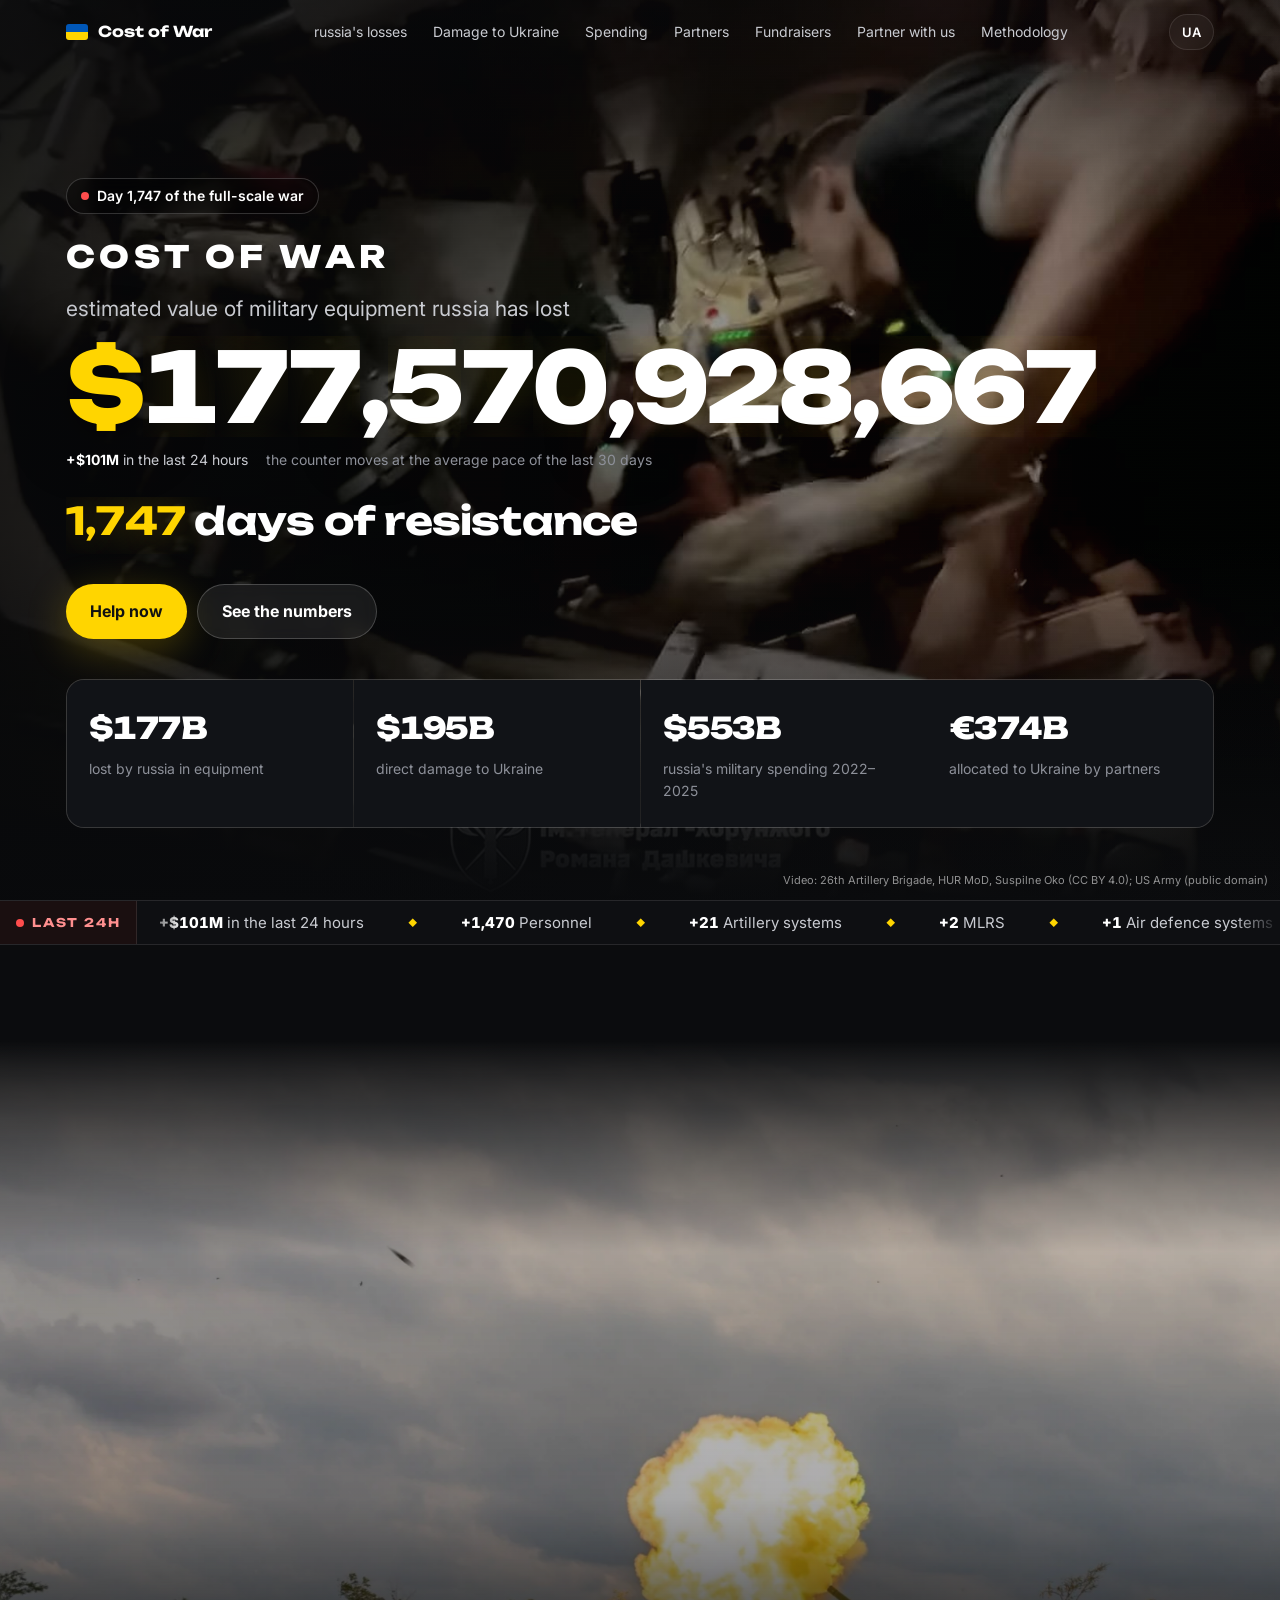
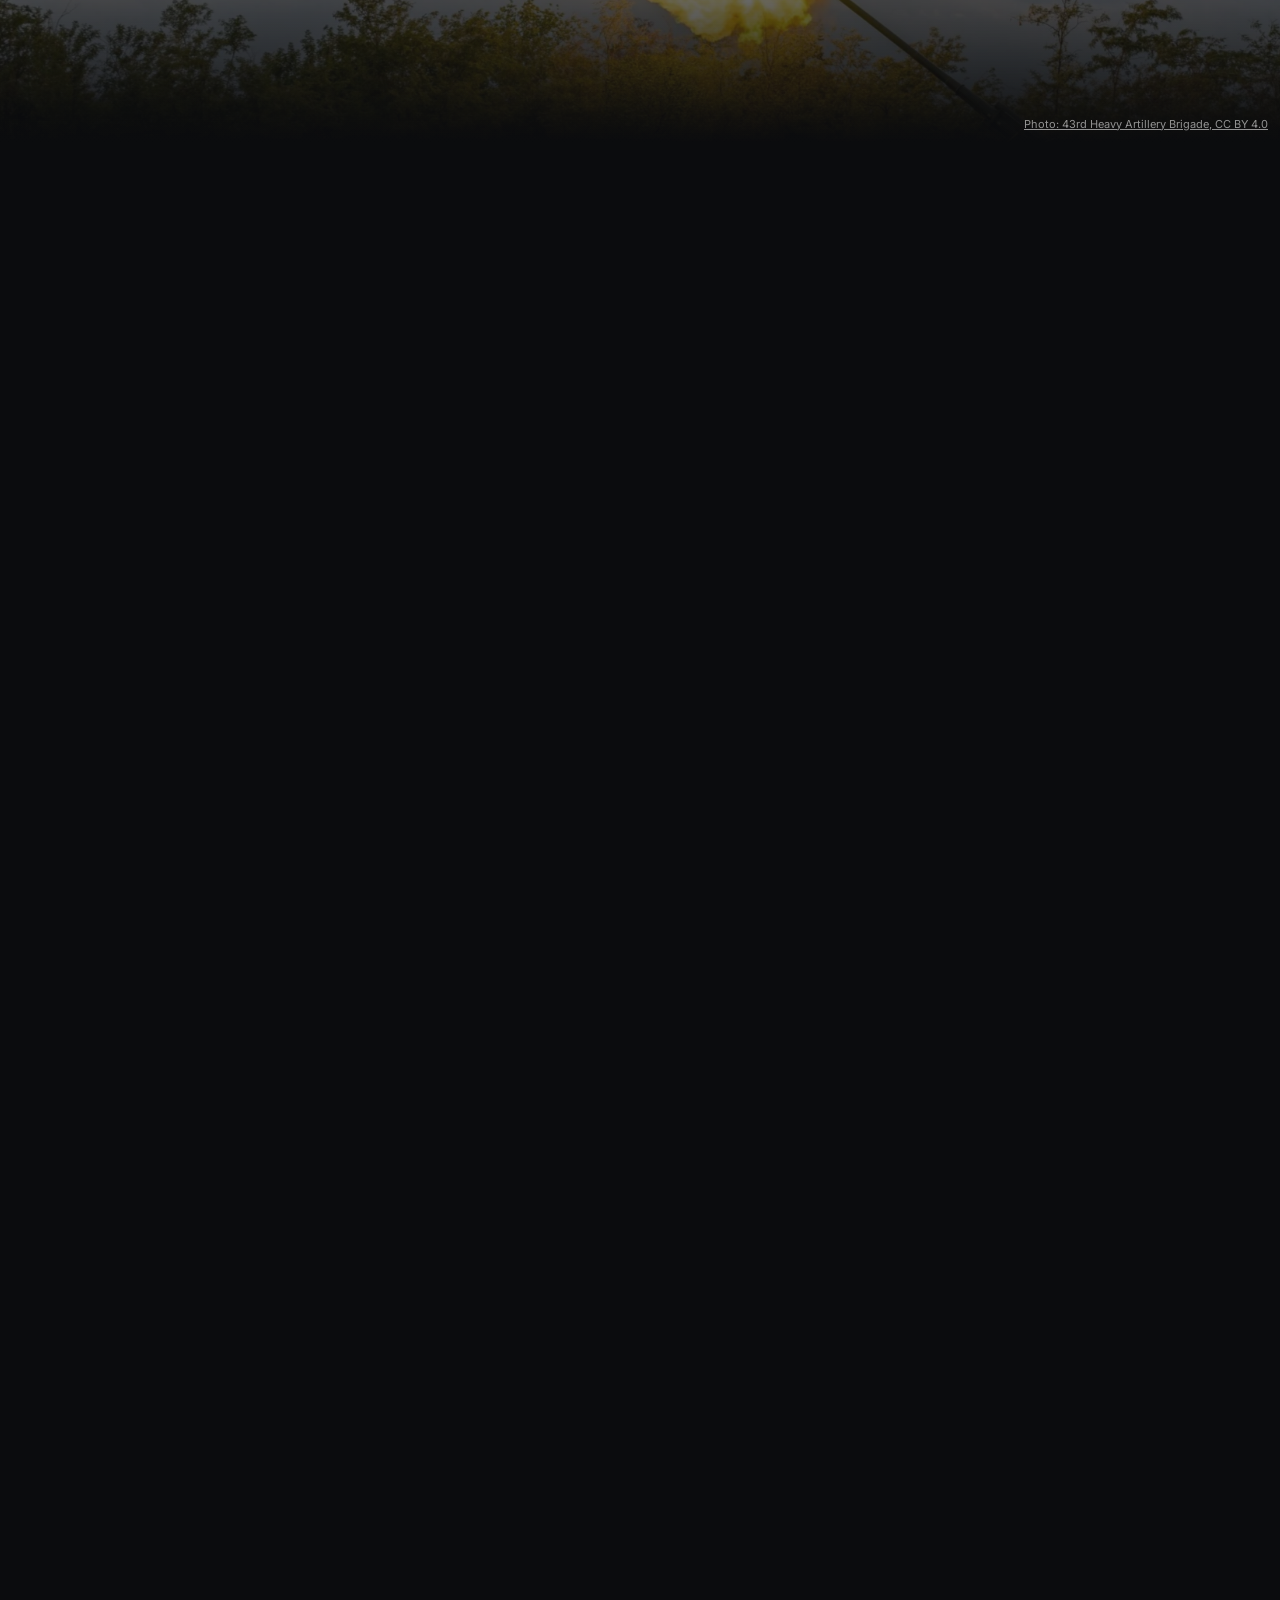
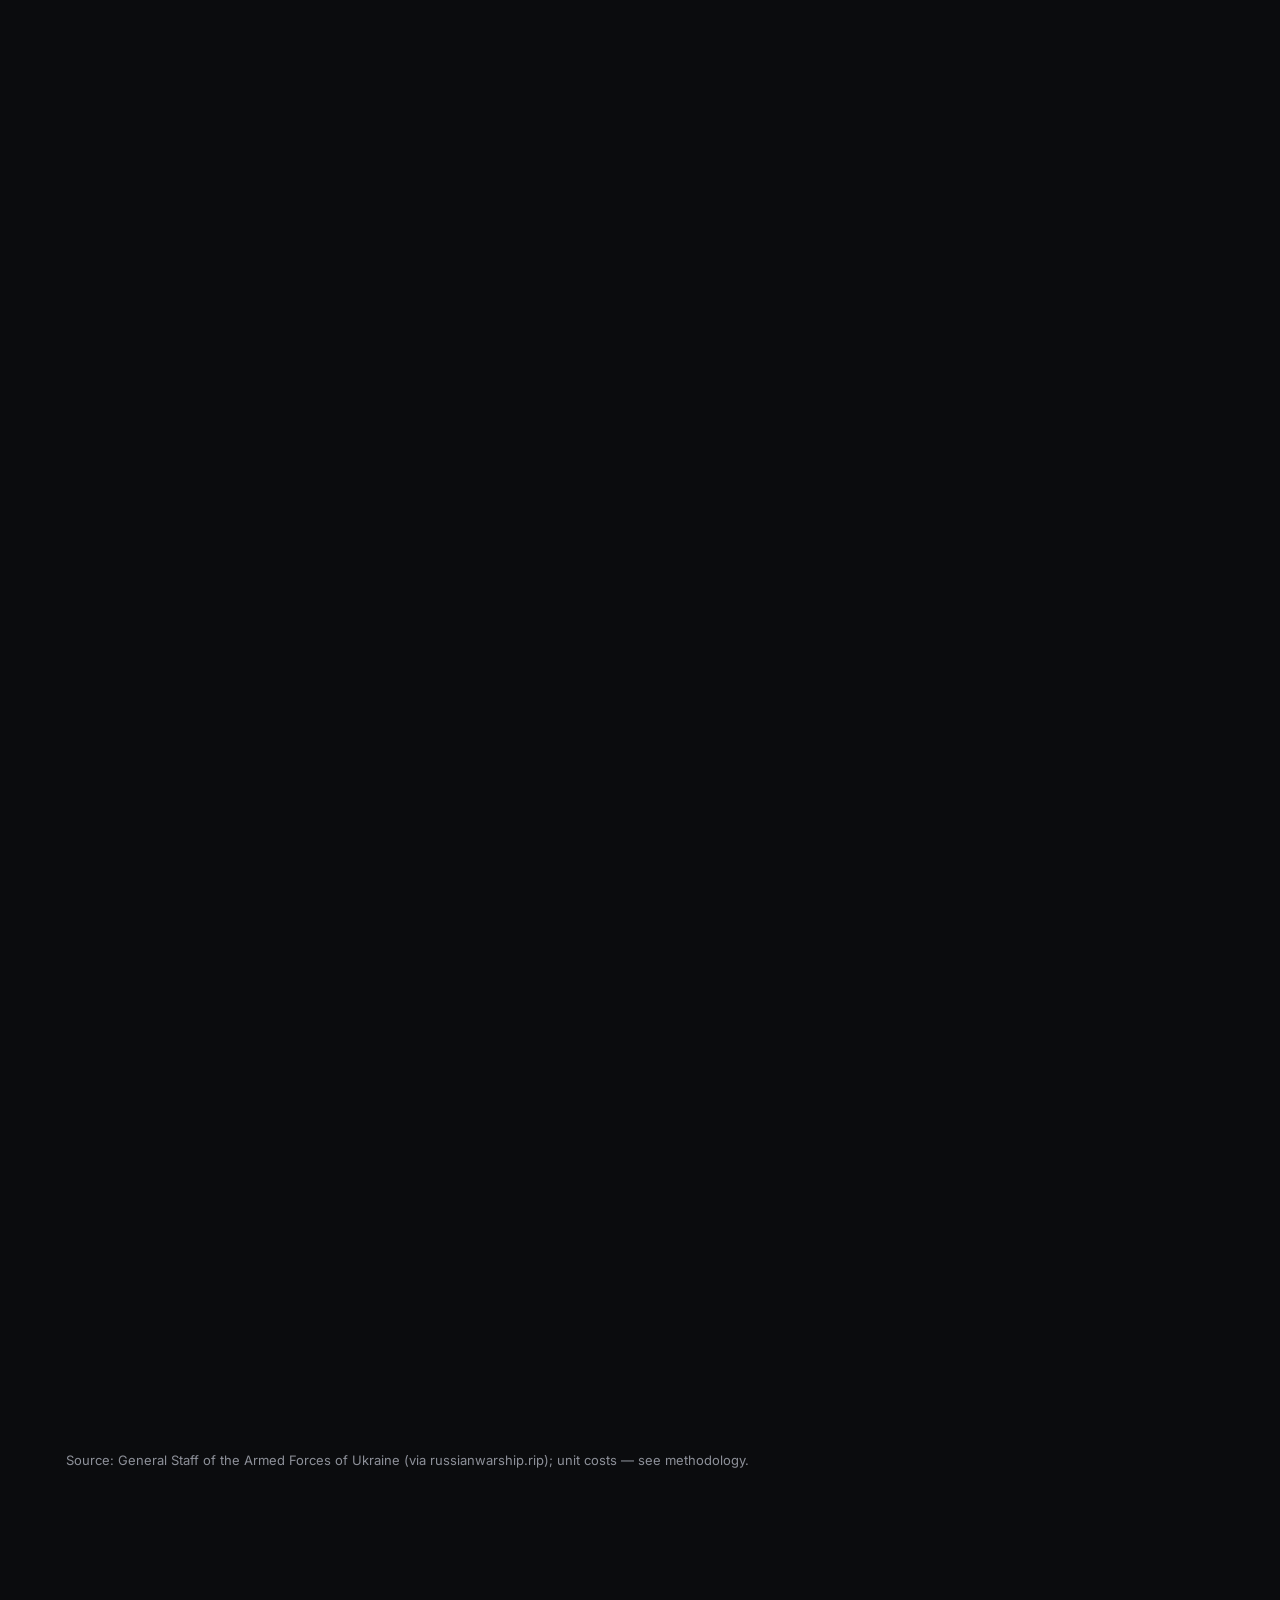
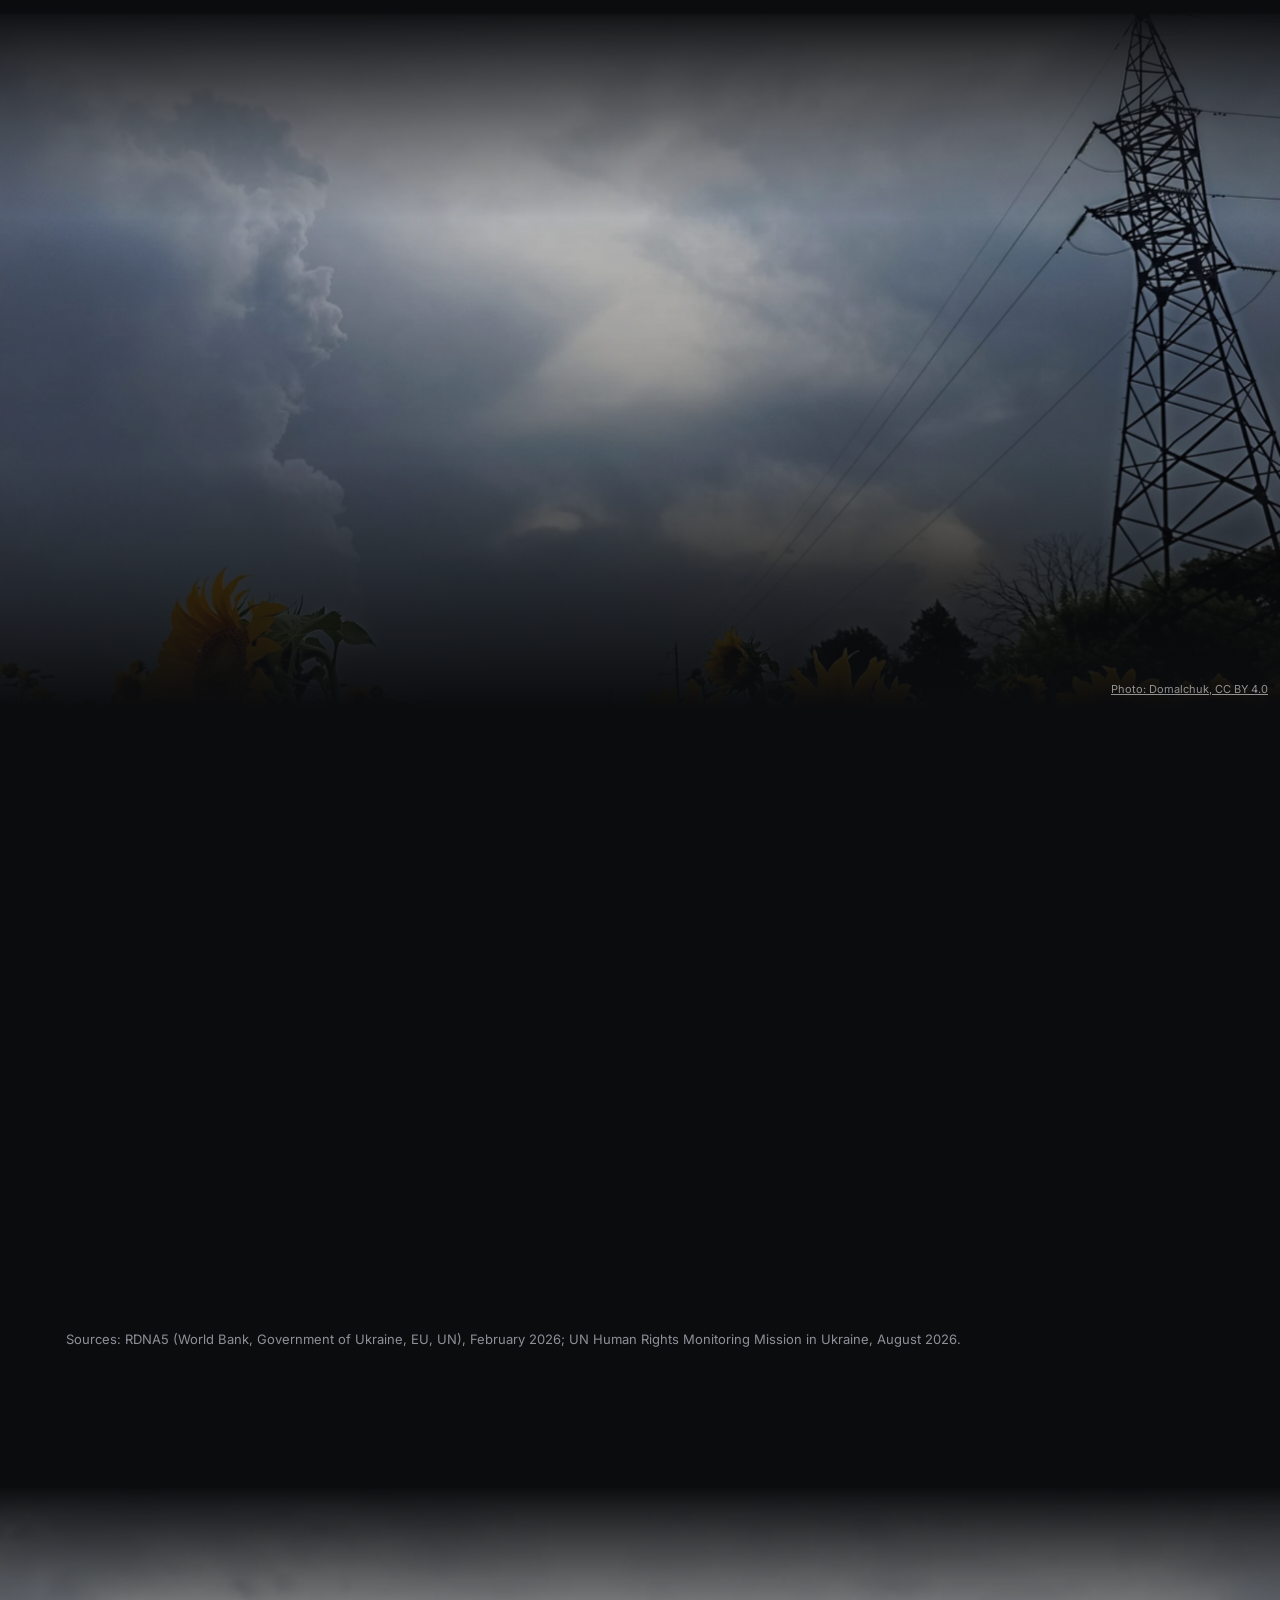
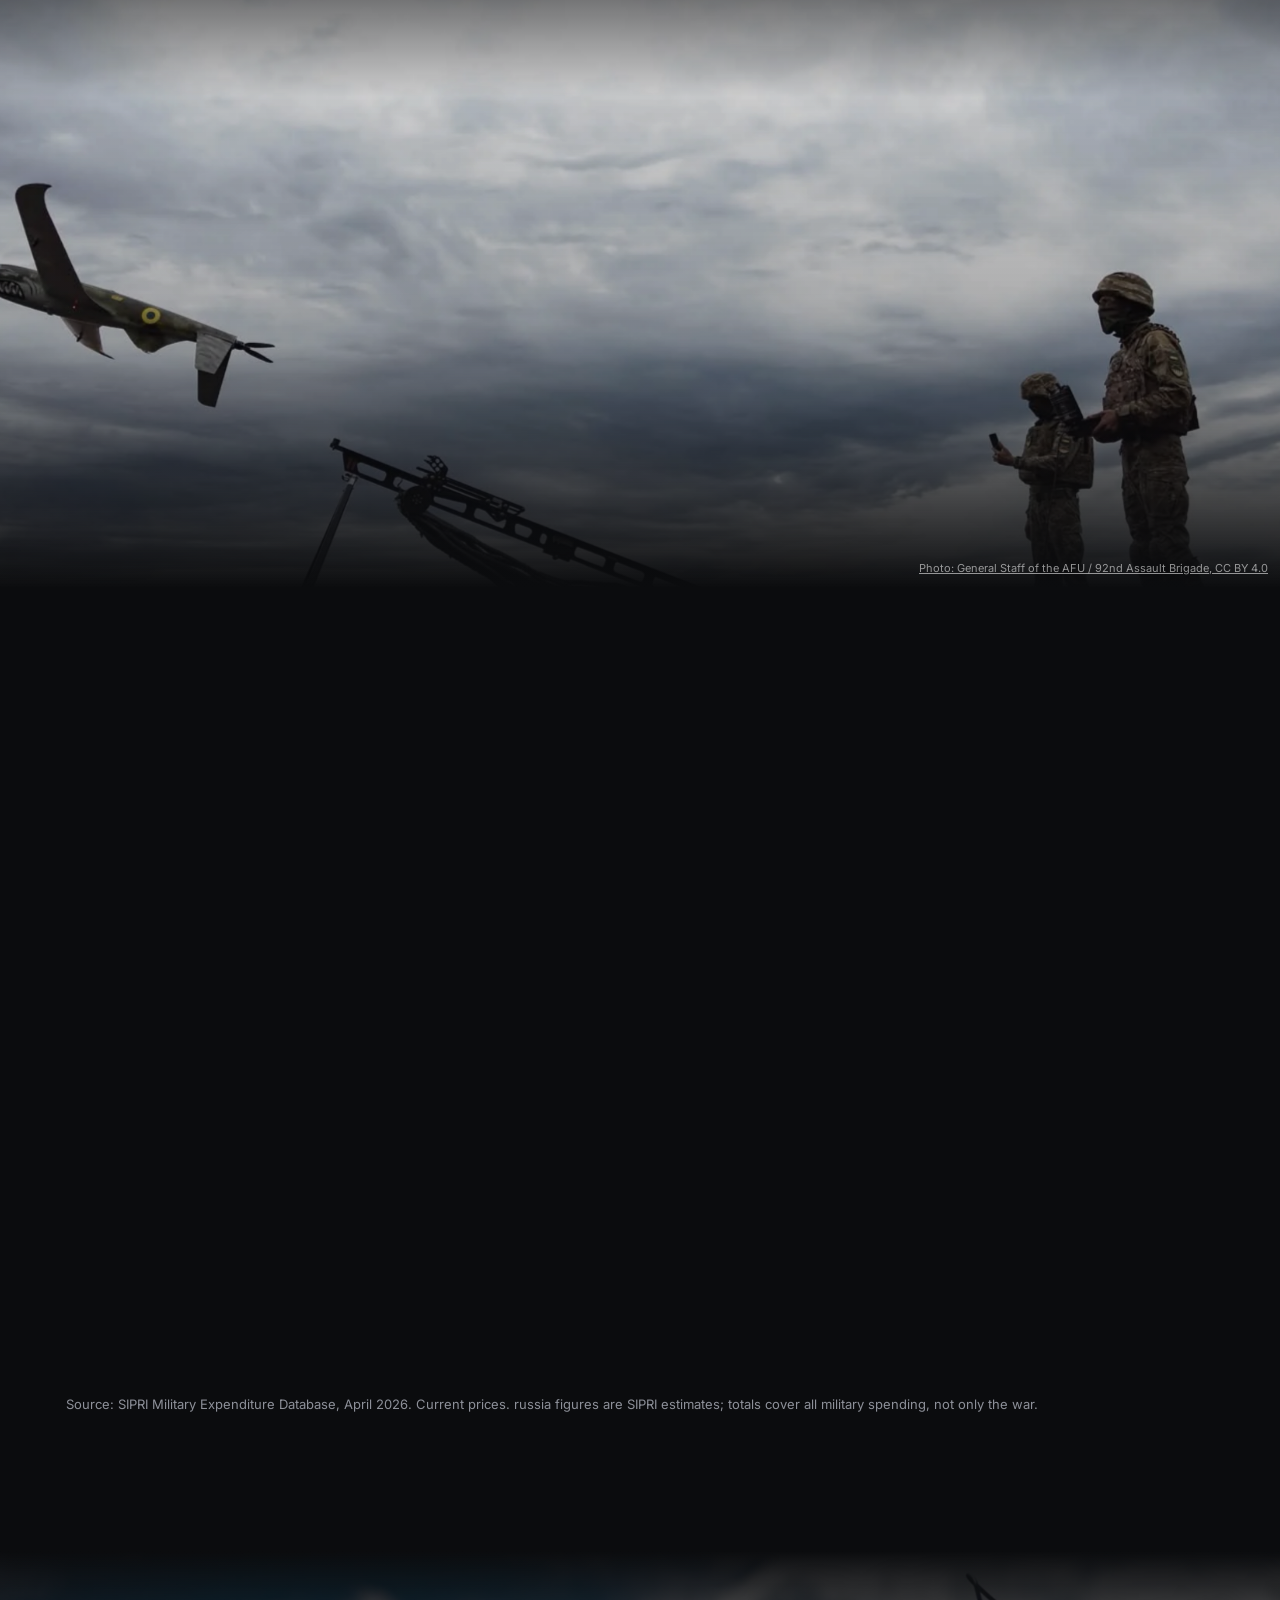
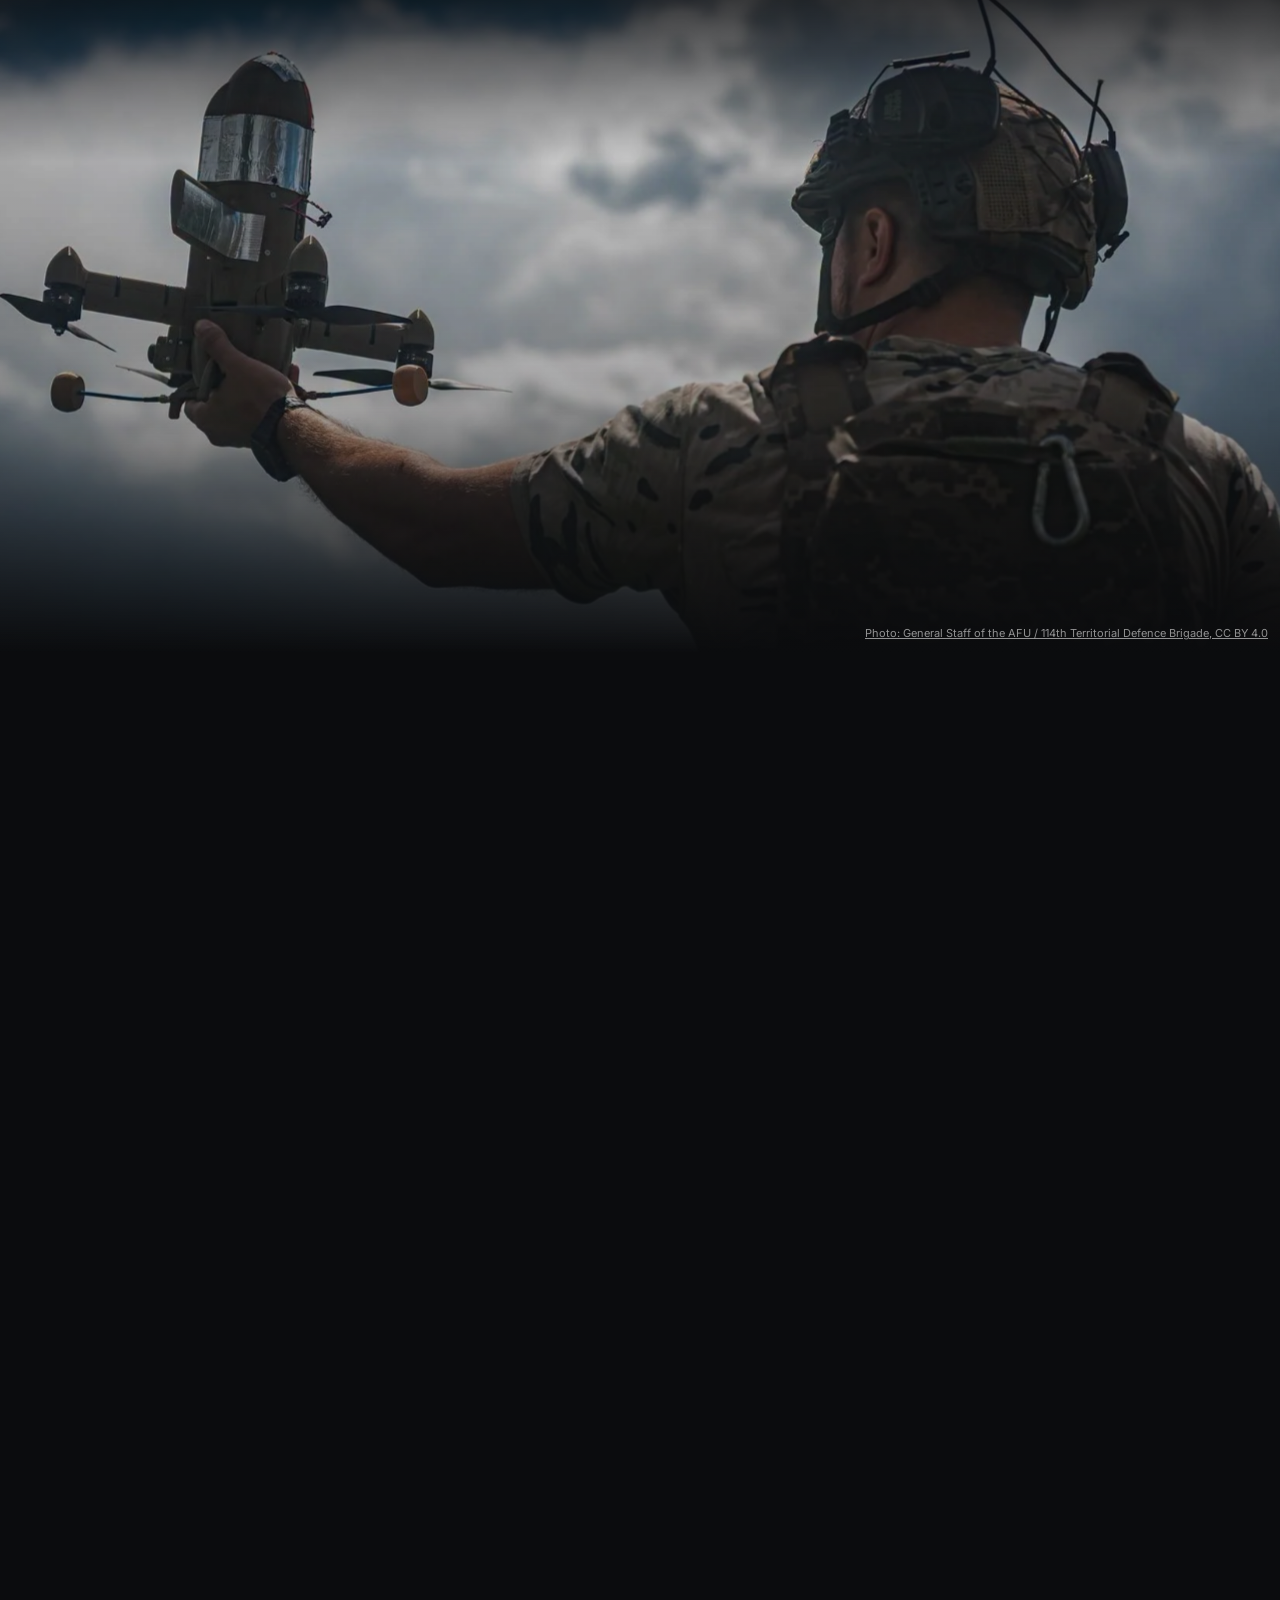
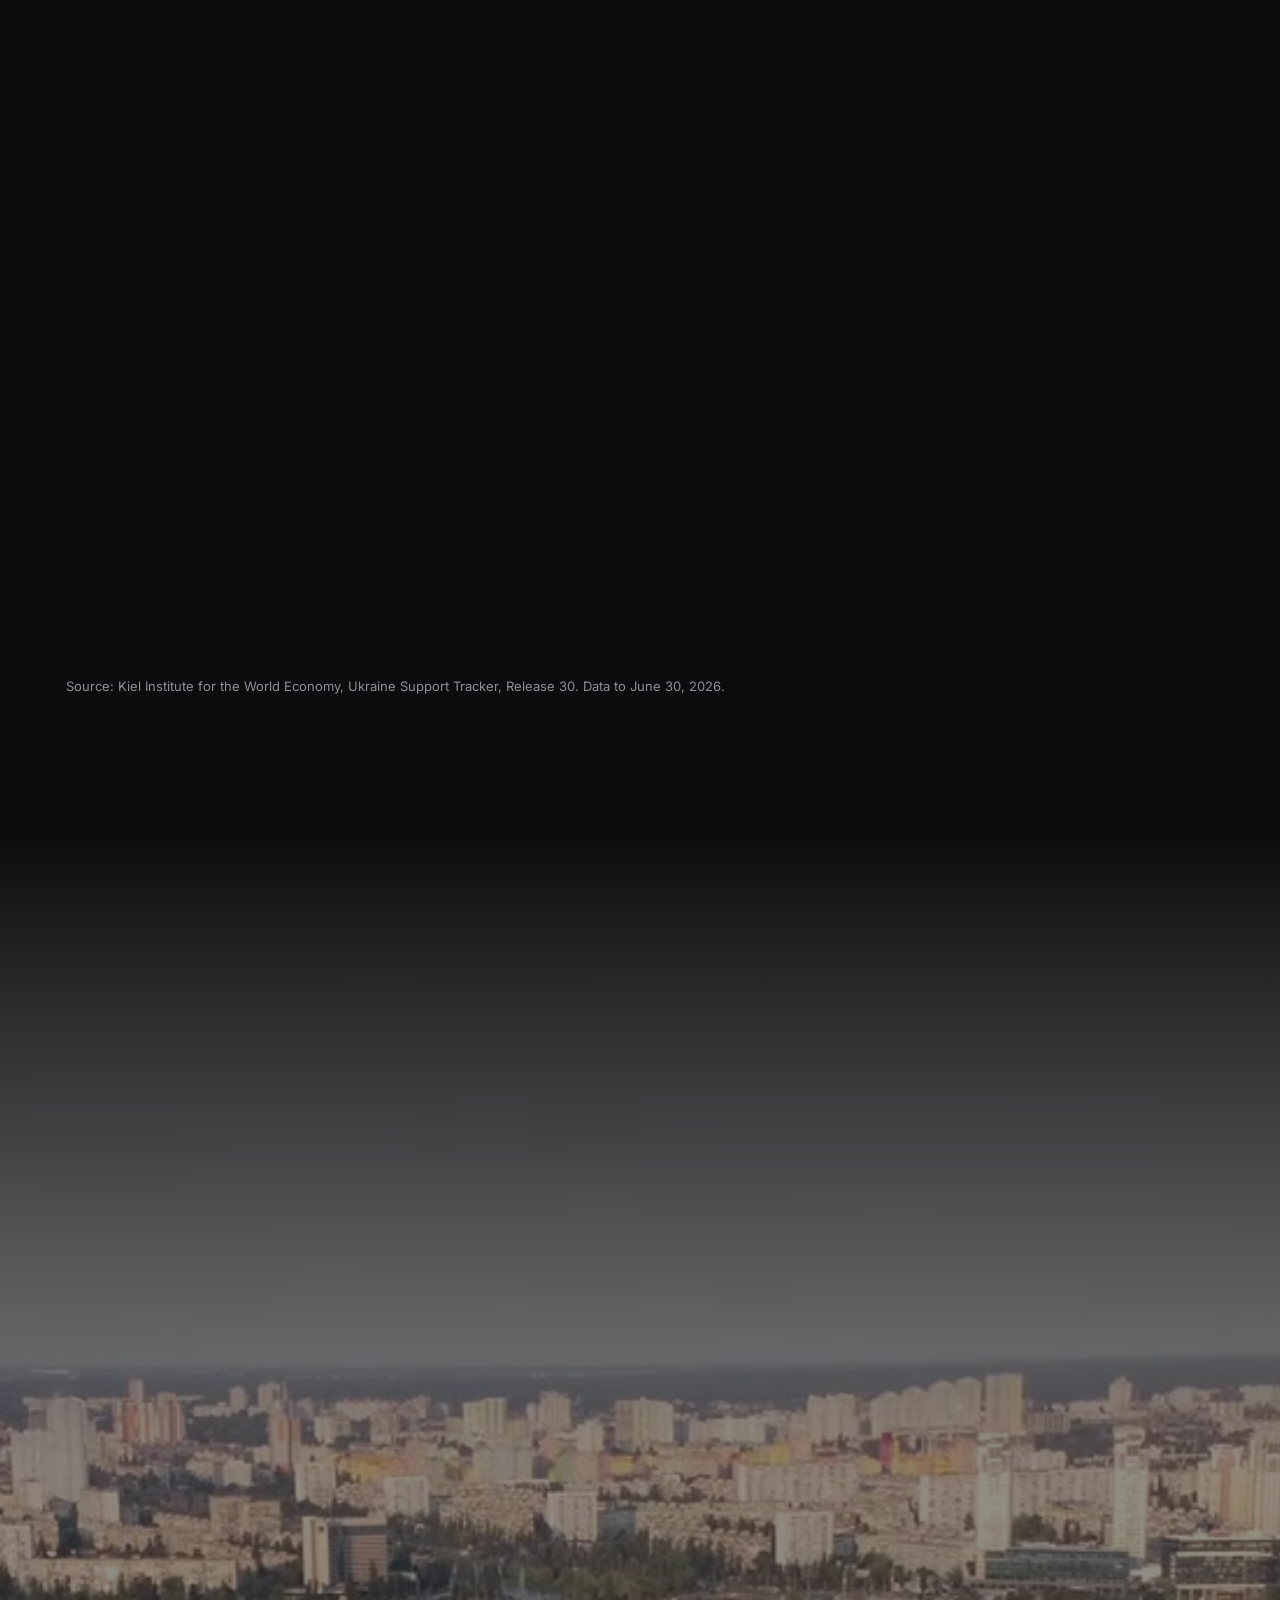
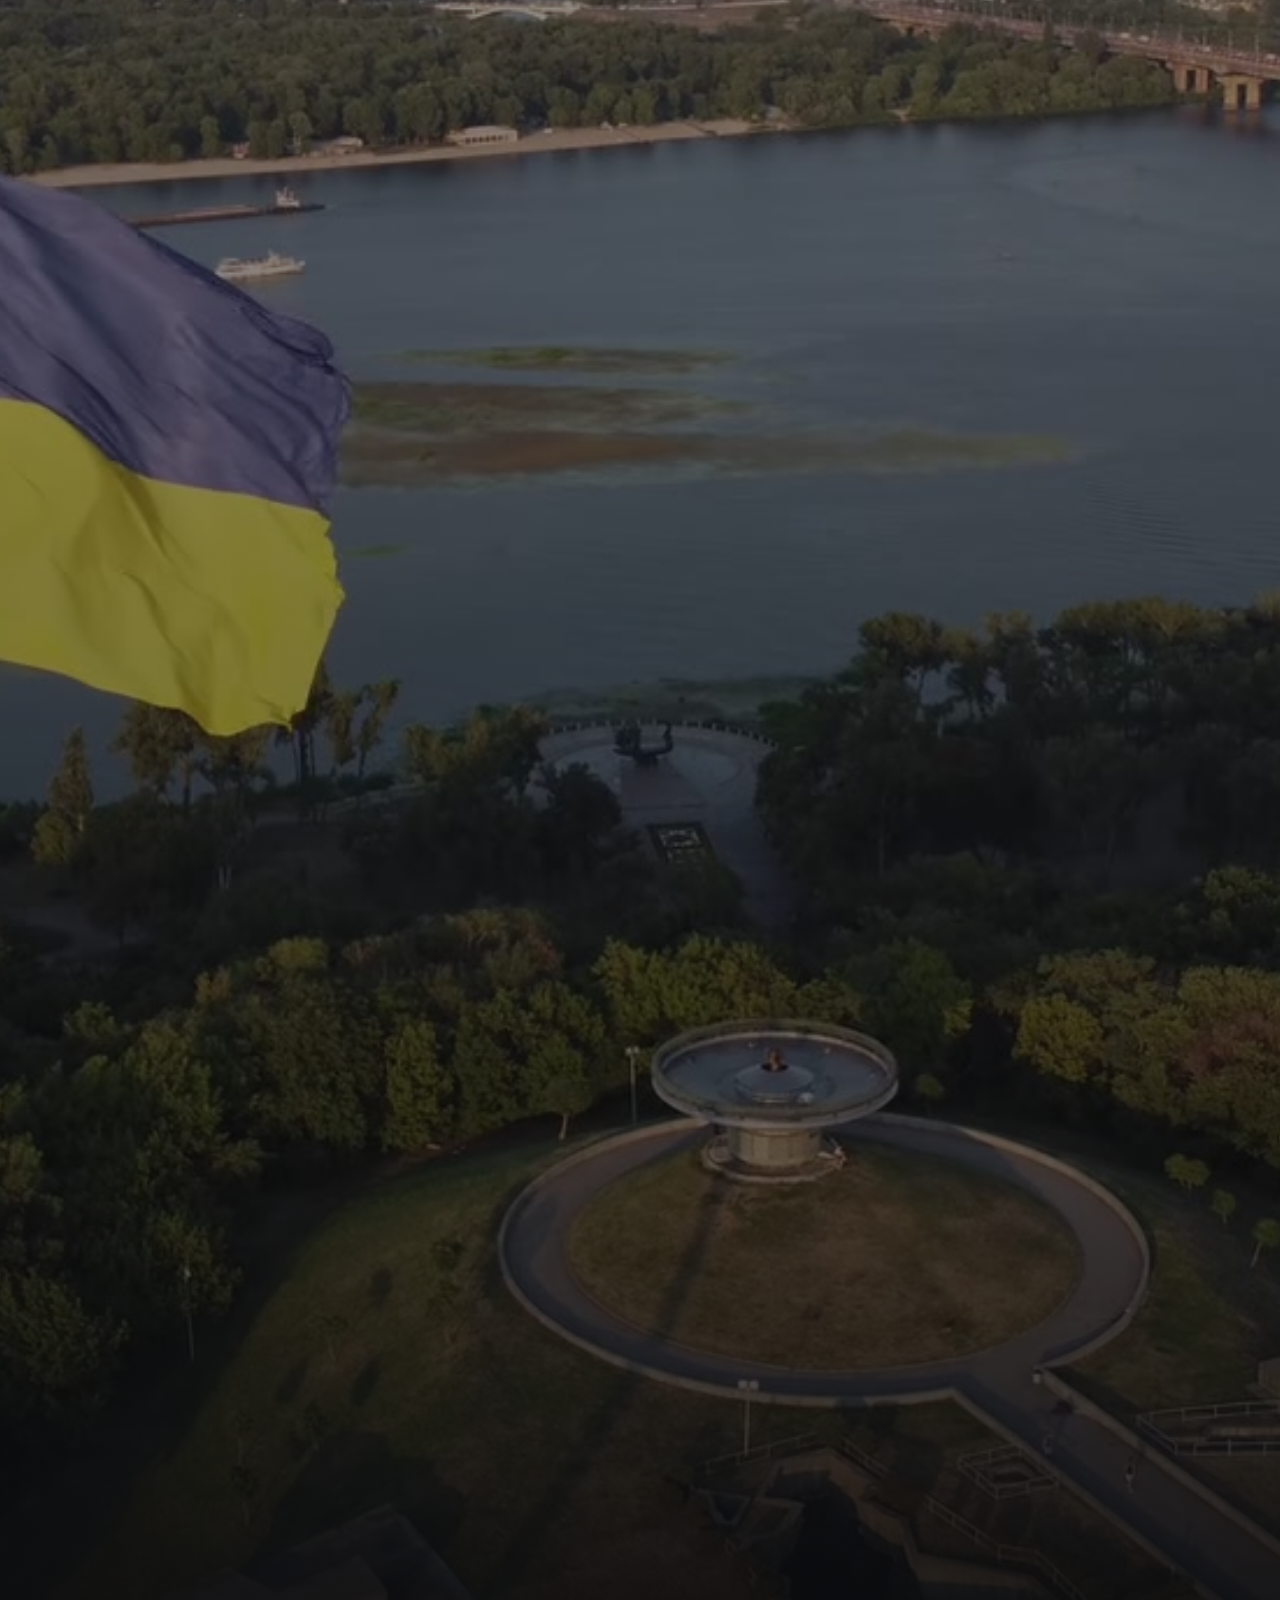
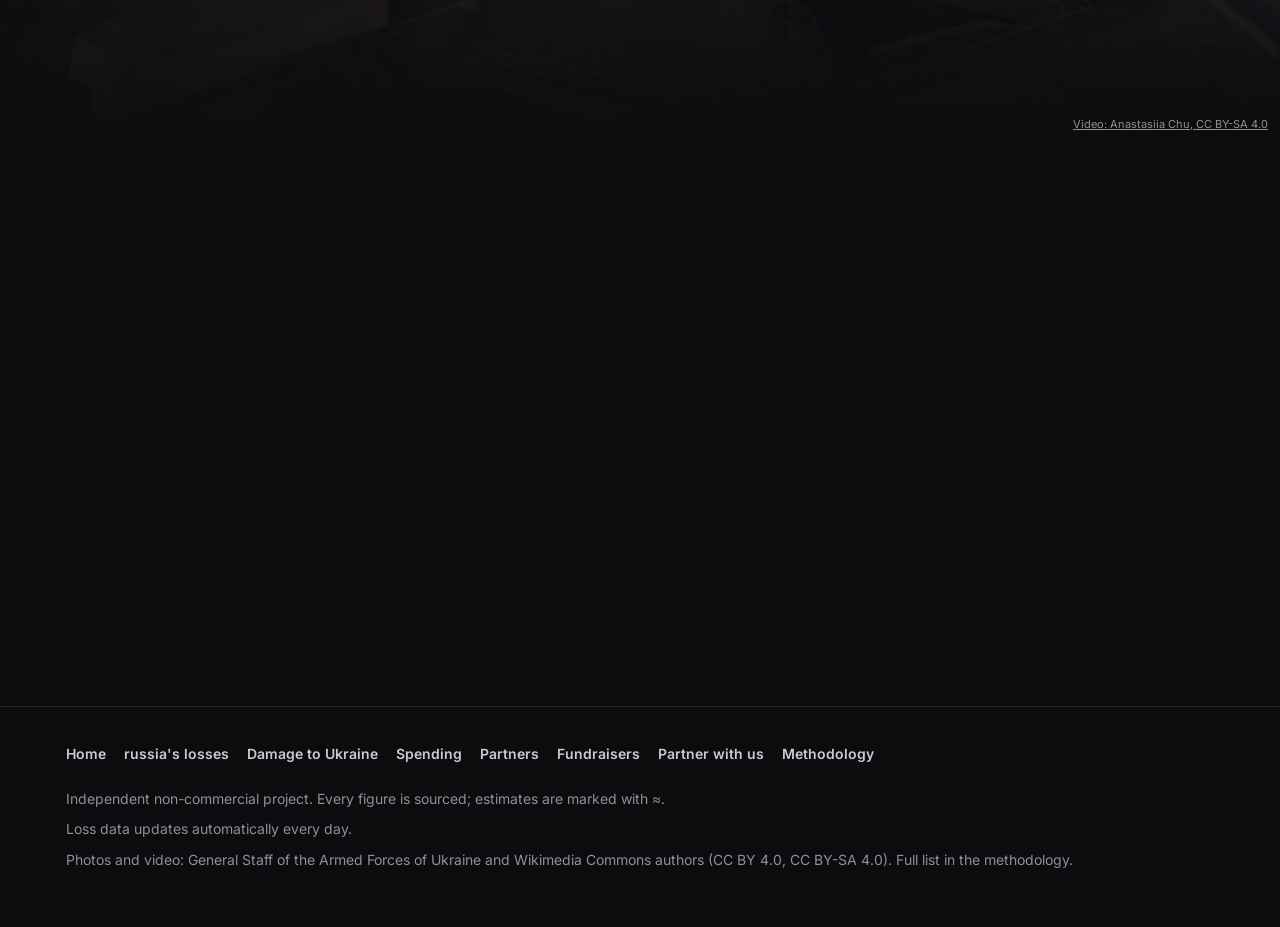
==== commit 58708dfb: "Counter-first hero, morphing wall, 3-step contribution, sharper media - Hero: the live cost counter " ====
--- a/index.html
+++ b/index.html
@@ -32,19 +32,17 @@
     <section class="hero hero3" aria-labelledby="hero-h1">
       <div class="hero-video" aria-hidden="true">
         <video id="hero-video" autoplay muted loop playsinline preload="auto" poster="assets/media/hero-video-poster.jpg">
-          <source src="assets/media/hero-video.webm" type="video/webm">
-          <source src="assets/media/hero-video.mp4" type="video/mp4">
+          <source src="assets/media/hero-1080.mp4" type="video/mp4" media="(min-width: 1000px)">
+          <source src="assets/media/hero-720.mp4" type="video/mp4">
         </video>
       </div>
       <div class="wrap">
         <span class="eyebrow"><span class="live-dot" aria-hidden="true"></span><span id="hero-day">&nbsp;</span></span>
         <h1 class="kt-title" id="hero-h1" data-i18n="kt.title">ЦІНА ВІЙНИ</h1>
+        <p class="counter-label" data-i18n="hero.label"></p>
+        <div class="hero-counter num" id="hero-total">…</div>
+        <div class="counter-meta"><span id="hero-today"></span><span class="muted" data-i18n="hero.live"></span></div>
         <div class="kt-rot" id="kt-rot" aria-live="polite"></div>
-        <p class="hero-sub" data-i18n="hero.sub"></p>
-        <div class="hero-live">
-          <div class="hero-live-num num" id="hero-total">…</div>
-          <div class="hero-live-l"><span data-i18n="hero.label"></span><span id="hero-today"></span></div>
-        </div>
         <div class="hero-actions">
           <a class="cta" href="#contribute" data-i18n="hero.cta">Долучитися</a>
           <a class="cta alt" href="#russia" data-i18n="hero.explore">Дивитися цифри</a>
@@ -56,7 +54,7 @@
           <a href="#partners"><div class="v num" data-count="pa"></div><div class="l" data-i18n="key.pa"></div></a>
         </div>
       </div>
-      <p class="credit" data-i18n="credit.video">Відео: 26 ОАБр, ГУР МО, Повітряні сили ЗСУ, Суспільне Око (CC BY 4.0); армія США (public domain)</p>
+      <p class="credit" data-i18n="credit.video">Відео: 26 ОАБр, ГУР МО, Суспільне Око (CC BY 4.0); армія США (public domain)</p>
     </section>
 
     <div class="newsline" aria-label="">
@@ -67,13 +65,13 @@
 
     <!-- 01 russia -->
     <section class="chapter" id="russia">
-      <div class="media" data-parallax style="background-image:url('assets/media/himars.webp')"></div>
+      <div class="media" data-parallax style="background-image:url('assets/media/pion.webp')"></div>
       <div class="wrap reveal" data-no="01">
         <div class="no" data-i18n="ch.1">Розділ 01</div>
         <h2 data-i18n="ru.title">Ціна війни для росії</h2>
         <p class="lead" data-i18n="ru.lead"></p>
       </div>
-      <p class="credit"><a href="https://commons.wikimedia.org/wiki/File:Ukrainian_HIMARS_in_Zaporizhya_oblast,_early_June_2022_(2).jpg" target="_blank" rel="noopener" data-i18n="credit.himars">Фото: Генштаб ЗСУ, CC BY 4.0</a></p>
+      <p class="credit"><a href="https://commons.wikimedia.org/wiki/File:UA_43rd_brigade_firing_2S7_Pion_03.jpg" target="_blank" rel="noopener" data-i18n="credit.himars">Фото: 43 ОАБр, CC BY 4.0</a></p>
     </section>
     <section class="block">
       <div class="wrap">
@@ -100,7 +98,7 @@
             <div class="chips" id="wall-chips"></div>
           </div>
           <canvas class="wall-canvas" id="wall" role="img"></canvas>
-          <div class="wall-foot"><span id="wall-total"></span><span id="wall-cost"></span></div>
+          <div class="wall-foot"><span id="wall-total"></span><span class="wall-hint" id="wall-hint"></span><span id="wall-cost"></span></div>
         </div>
 
         <div class="losses reveal" id="losses"></div>
@@ -249,56 +247,75 @@
     <section class="contrib" id="contribute">
       <div class="media" aria-hidden="true">
         <video id="flag-video" muted loop playsinline preload="none" poster="assets/media/flag-poster.jpg">
-          <source src="assets/media/flag.webm" type="video/webm">
           <source src="assets/media/flag.mp4" type="video/mp4">
         </video>
       </div>
       <div class="wrap">
         <div class="reveal" data-no="05">
           <div class="no" data-i18n="ch.5">Розділ 05</div>
-          <h2 data-i18n="co.title">Твій особистий внесок</h2>
+          <h2 data-i18n="co.title">Зроби свій внесок</h2>
           <p class="lead" data-i18n="co.lead"></p>
         </div>
-        <div class="funds-block reveal" id="fundraisers">
-          <div class="fr-head">
-            <div><div class="h-display" data-i18n="fr.title"></div><p class="chart-sub" data-i18n="fr.lead"></p></div>
+
+        <!-- Step 1: pick a fundraiser -->
+        <div class="step reveal" id="fundraisers">
+          <div class="step-head">
+            <span class="step-n">01</span>
+            <div><div class="h-display" data-i18n="st1.t"></div><p class="chart-sub" data-i18n="fr.lead"></p></div>
             <a class="btn-ghost fr-add" href="#contact" data-i18n="fr.add"></a>
           </div>
           <div class="fr-grid stagger" id="fr-grid"></div>
         </div>
-        <div class="h-display calc-title reveal" data-i18n="co.calc.title"></div>
-        <div class="calc reveal">
-          <div class="card">
-            <div class="field">
-              <label for="co-amount" data-i18n="co.amount"></label>
-              <div class="input-row">
-                <input id="co-amount" type="number" inputmode="decimal" min="0" step="any" value="5000" class="num">
-                <select id="co-cur" data-i18n-attr="aria-label:co.currency">
-                  <option value="UAH">₴ UAH</option>
-                  <option value="USD">$ USD</option>
-                  <option value="EUR">€ EUR</option>
-                </select>
+
+        <!-- Step 2: what the donation buys -->
+        <div class="step reveal">
+          <div class="step-head">
+            <span class="step-n">02</span>
+            <div><div class="h-display" data-i18n="st2.t"></div><p class="chart-sub" data-i18n="st2.d"></p></div>
+          </div>
+          <div class="calc">
+            <div class="card">
+              <div class="field">
+                <label for="co-amount" data-i18n="co.amount"></label>
+                <div class="input-row">
+                  <input id="co-amount" type="number" inputmode="decimal" min="0" step="any" value="5000" class="num">
+                  <select id="co-cur" data-i18n-attr="aria-label:co.currency">
+                    <option value="UAH">₴ UAH</option>
+                    <option value="USD">$ USD</option>
+                    <option value="EUR">€ EUR</option>
+                  </select>
+                </div>
               </div>
-            </div>
-            <div class="presets" id="co-presets"></div>
-            <p class="source" id="co-fx"></p>
-            <div class="share-row">
-              <button class="cta" id="co-image" type="button" data-i18n="co.image"></button>
-              <button class="btn-ghost" id="co-share" type="button" data-i18n="co.share"></button>
-            </div>
-            <div class="share-preview" id="co-preview">
-              <img id="co-preview-img" alt="">
+              <div class="presets" id="co-presets"></div>
+              <p class="source" id="co-fx"></p>
+              <h3 style="margin-top:22px" data-i18n="co.funds"></h3>
+              <div class="funds" id="co-funds"></div>
+            </div>
+            <div class="card">
+              <h3 data-i18n="co.result"></h3>
+              <ul class="buys" id="co-buys"></ul>
+              <p id="co-none" class="muted" hidden data-i18n="co.none" style="margin-top:10px"></p>
+            </div>
+          </div>
+        </div>
+
+        <!-- Step 3: share -->
+        <div class="step reveal">
+          <div class="step-head">
+            <span class="step-n">03</span>
+            <div><div class="h-display" data-i18n="st3.t"></div><p class="chart-sub" data-i18n="st3.d"></p></div>
+          </div>
+          <div class="share-card card">
+            <canvas class="share-canvas" id="co-canvas" width="1080" height="1350" role="img"></canvas>
+            <div class="share-side">
+              <div class="tier-badge" id="co-tier"></div>
+              <p class="share-tier-d" id="co-tier-d"></p>
+              <ol class="tiers" id="co-tiers"></ol>
               <div class="share-row">
-                <a class="btn-ghost" id="co-download" download="my-contribution.png" style="display:inline-flex;align-items:center;text-decoration:none" data-i18n="co.download"></a>
+                <button class="cta" id="co-download" type="button" data-i18n="co.download"></button>
+                <button class="btn-ghost" id="co-share" type="button" data-i18n="co.share"></button>
               </div>
             </div>
-          </div>
-          <div class="card">
-            <h3 data-i18n="co.result"></h3>
-            <ul class="buys" id="co-buys"></ul>
-            <p id="co-none" class="muted" hidden data-i18n="co.none" style="margin-top:10px"></p>
-            <h3 style="margin-top:24px" data-i18n="co.funds"></h3>
-            <div class="funds" id="co-funds"></div>
           </div>
         </div>
       </div>
@@ -329,6 +346,7 @@
 
   <div class="tip" id="tip" role="tooltip"></div>
   <script src="assets/i18n.js"></script>
+  <script src="assets/silhouettes.js"></script>
   <script src="assets/fx.js"></script>
   <script src="assets/vendor/d3-array.min.js"></script>
   <script src="assets/vendor/d3-geo.min.js"></script>
--- a/assets/style.css
+++ b/assets/style.css
@@ -258,6 +258,8 @@
 .wall-canvas { display: block; width: 100%; margin-top: 16px; }
 .wall-foot { display: flex; flex-wrap: wrap; justify-content: space-between; gap: 8px; margin-top: 12px; color: var(--text-3); font-size: 14px; }
 .wall-foot strong { color: var(--text); font-size: 18px; }
+.wall-canvas { cursor: pointer; }
+.wall-hint { color: var(--gold); font-weight: 600; }
 
 /* loss tiles */
 .losses { display: grid; grid-template-columns: repeat(auto-fill, minmax(min(160px, 45%), 1fr)); gap: 10px; margin-top: 20px; }
@@ -621,6 +623,42 @@
 .kt-line.out .kc { opacity: 0; transform: translateY(-80%); filter: blur(8px); transition-duration: .45s; transition-delay: calc(var(--c) * 12ms); }
 @media (max-width: 700px) { .kt-line { white-space: normal; } .kt-rot { height: 76px; } .kt-line { font-size: clamp(20px, 6vw, 30px); } }
 
+
+/* hero v4: the live counter is the centrepiece */
+.hero3 .kt-title { font-size: clamp(20px, 2.4vw, 32px); letter-spacing: .14em; line-height: 1.1; margin-top: 26px; color: var(--text); text-shadow: none; }
+.counter-label { margin-top: 18px; font-size: clamp(16px, 1.8vw, 21px); color: var(--text-2); max-width: 640px; }
+.hero-counter { font-family: var(--display); font-weight: 800; letter-spacing: -0.035em; line-height: 1.04; white-space: nowrap;
+  font-size: min(128px, 7.6vw); margin: 10px 0 12px; text-shadow: 0 8px 60px rgba(0,0,0,.55); }
+.hero-counter .cur { color: var(--gold); }
+.hero-counter .od-strip span { text-shadow: 0 0 40px rgba(255,213,0,.12); }
+.counter-meta { display: flex; flex-wrap: wrap; gap: 4px 18px; color: var(--text-2); font-size: 14px; }
+.counter-meta strong { color: #fff; }
+.hero3 .kt-rot { margin-top: 26px; height: clamp(36px, 4.4vw, 58px); }
+.hero3 .kt-line { font-size: clamp(20px, 3vw, 40px); }
+@media (max-width: 700px) {
+  .hero-counter { font-size: 8vw; }
+  .hero3 .kt-rot { height: 64px; } .hero3 .kt-line { font-size: clamp(18px, 5.4vw, 26px); }
+}
+
+
+/* section 05: three steps */
+.step { margin-top: 56px; }
+.step-head { display: grid; grid-template-columns: auto 1fr auto; gap: 18px; align-items: start; margin-bottom: 18px; }
+.step-head .chart-sub { color: var(--text-2); max-width: 640px; margin-top: 6px; }
+.step-n { font-family: var(--display); font-weight: 800; font-size: 15px; color: #111; background: var(--gold); border-radius: 12px; padding: 8px 11px; line-height: 1; margin-top: 2px; }
+@media (max-width: 620px) { .step-head { grid-template-columns: auto 1fr; } .step-head .fr-add { grid-column: 1 / -1; justify-self: start; } }
+.share-card { display: grid; grid-template-columns: minmax(0, 420px) minmax(0, 1fr); gap: 28px; align-items: start; background: rgba(14, 16, 20, .82); }
+@media (max-width: 860px) { .share-card { grid-template-columns: minmax(0, 1fr); } }
+.share-canvas { width: 100%; height: auto; aspect-ratio: 1080 / 1350; border-radius: 16px; border: 1px solid var(--line); display: block; box-shadow: 0 30px 80px rgba(0,0,0,.5); }
+.tier-badge { display: inline-block; font-family: var(--display); font-weight: 800; font-size: clamp(22px, 2.6vw, 34px); color: var(--tc, var(--gold)); letter-spacing: -0.01em; }
+.share-tier-d { color: var(--text-2); margin-top: 8px; max-width: 460px; }
+.tiers { list-style: none; padding: 0; margin: 20px 0 6px; display: grid; gap: 6px; max-width: 460px; }
+.tiers li { display: flex; justify-content: space-between; gap: 12px; padding: 10px 14px; border-radius: 12px; background: rgba(255,255,255,.04);
+  border-left: 3px solid rgba(255,255,255,.1); font-weight: 600; font-size: 14px; transition: background .3s, border-color .3s; }
+.tiers li.past { border-left-color: var(--tc); opacity: .7; }
+.tiers li.on { border-left-color: var(--tc); background: rgba(255,255,255,.09); }
+.tiers li.on span:first-child { color: var(--tc); }
+
 @media (prefers-reduced-motion: reduce) {
   html { scroll-behavior: auto; }
   .hero-bg, .live-dot, .scroll-cue i::after, .candle, .newsline-run { animation: none; }
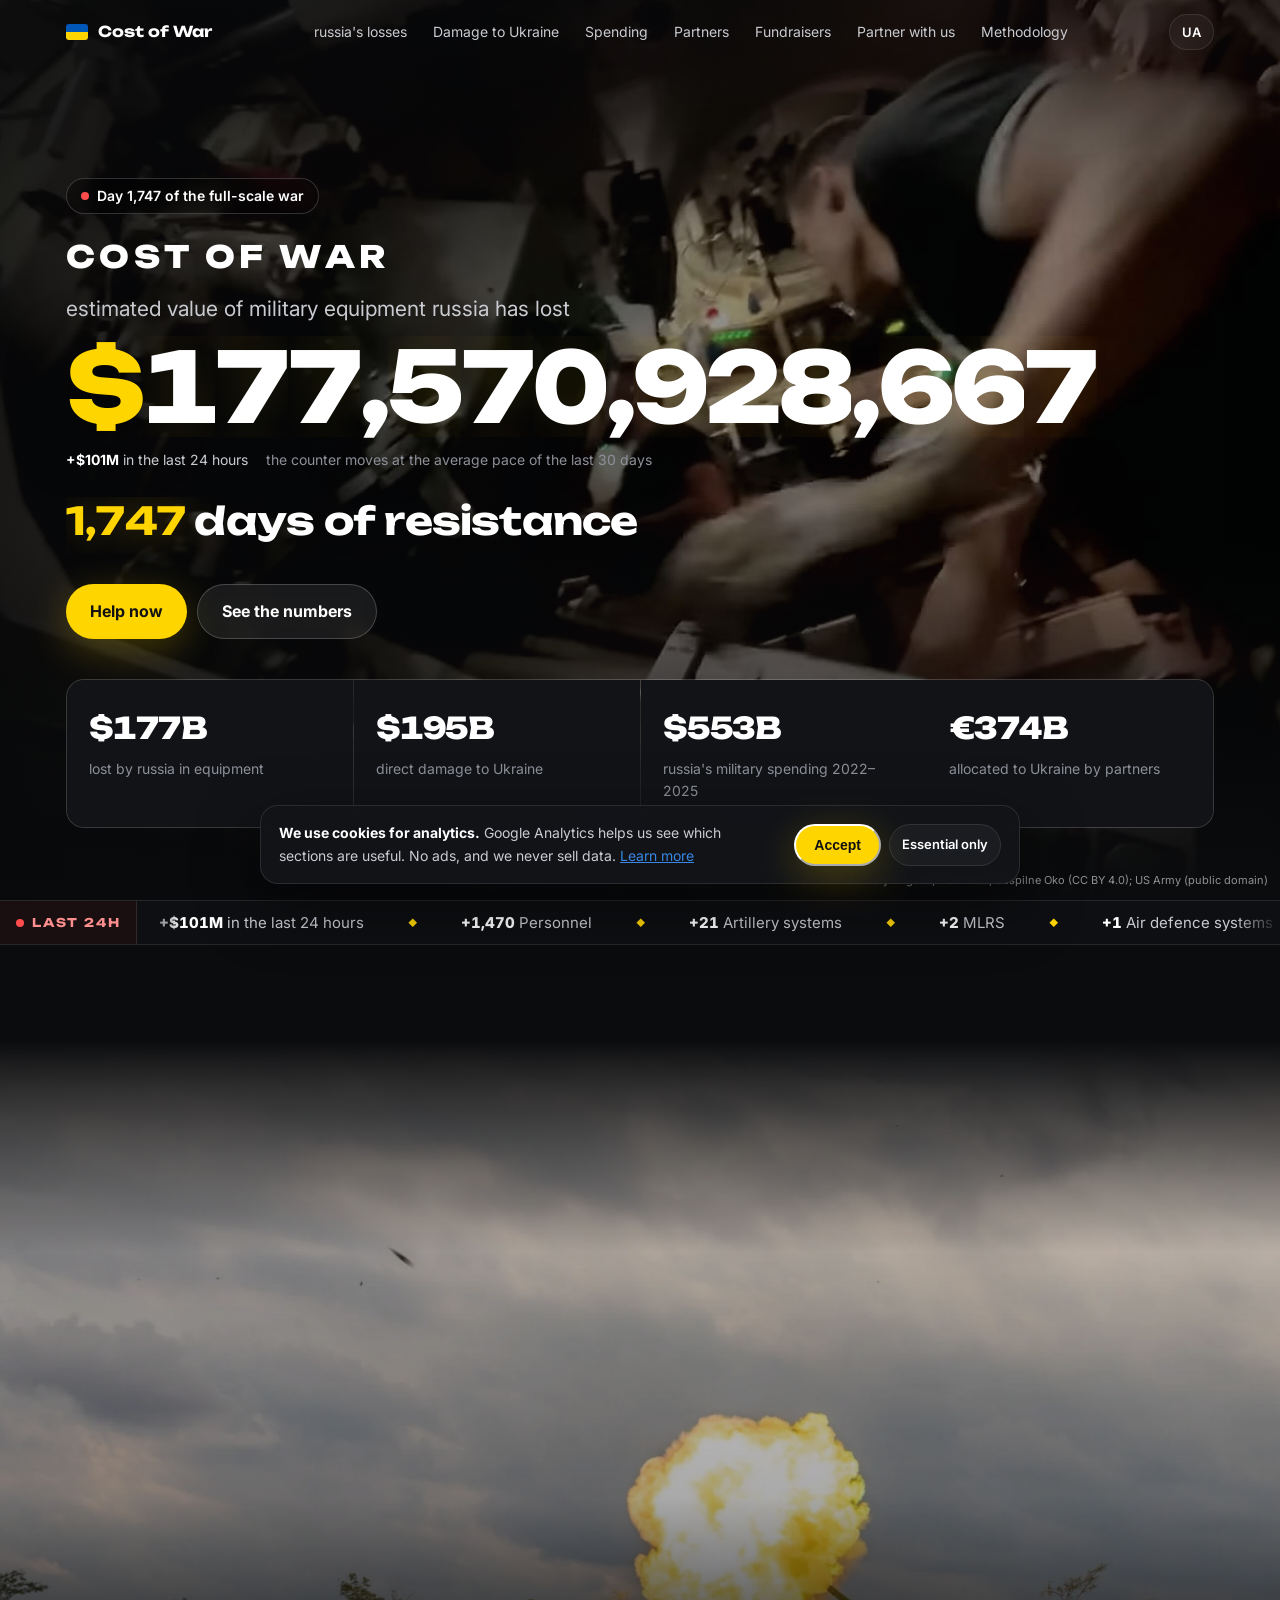
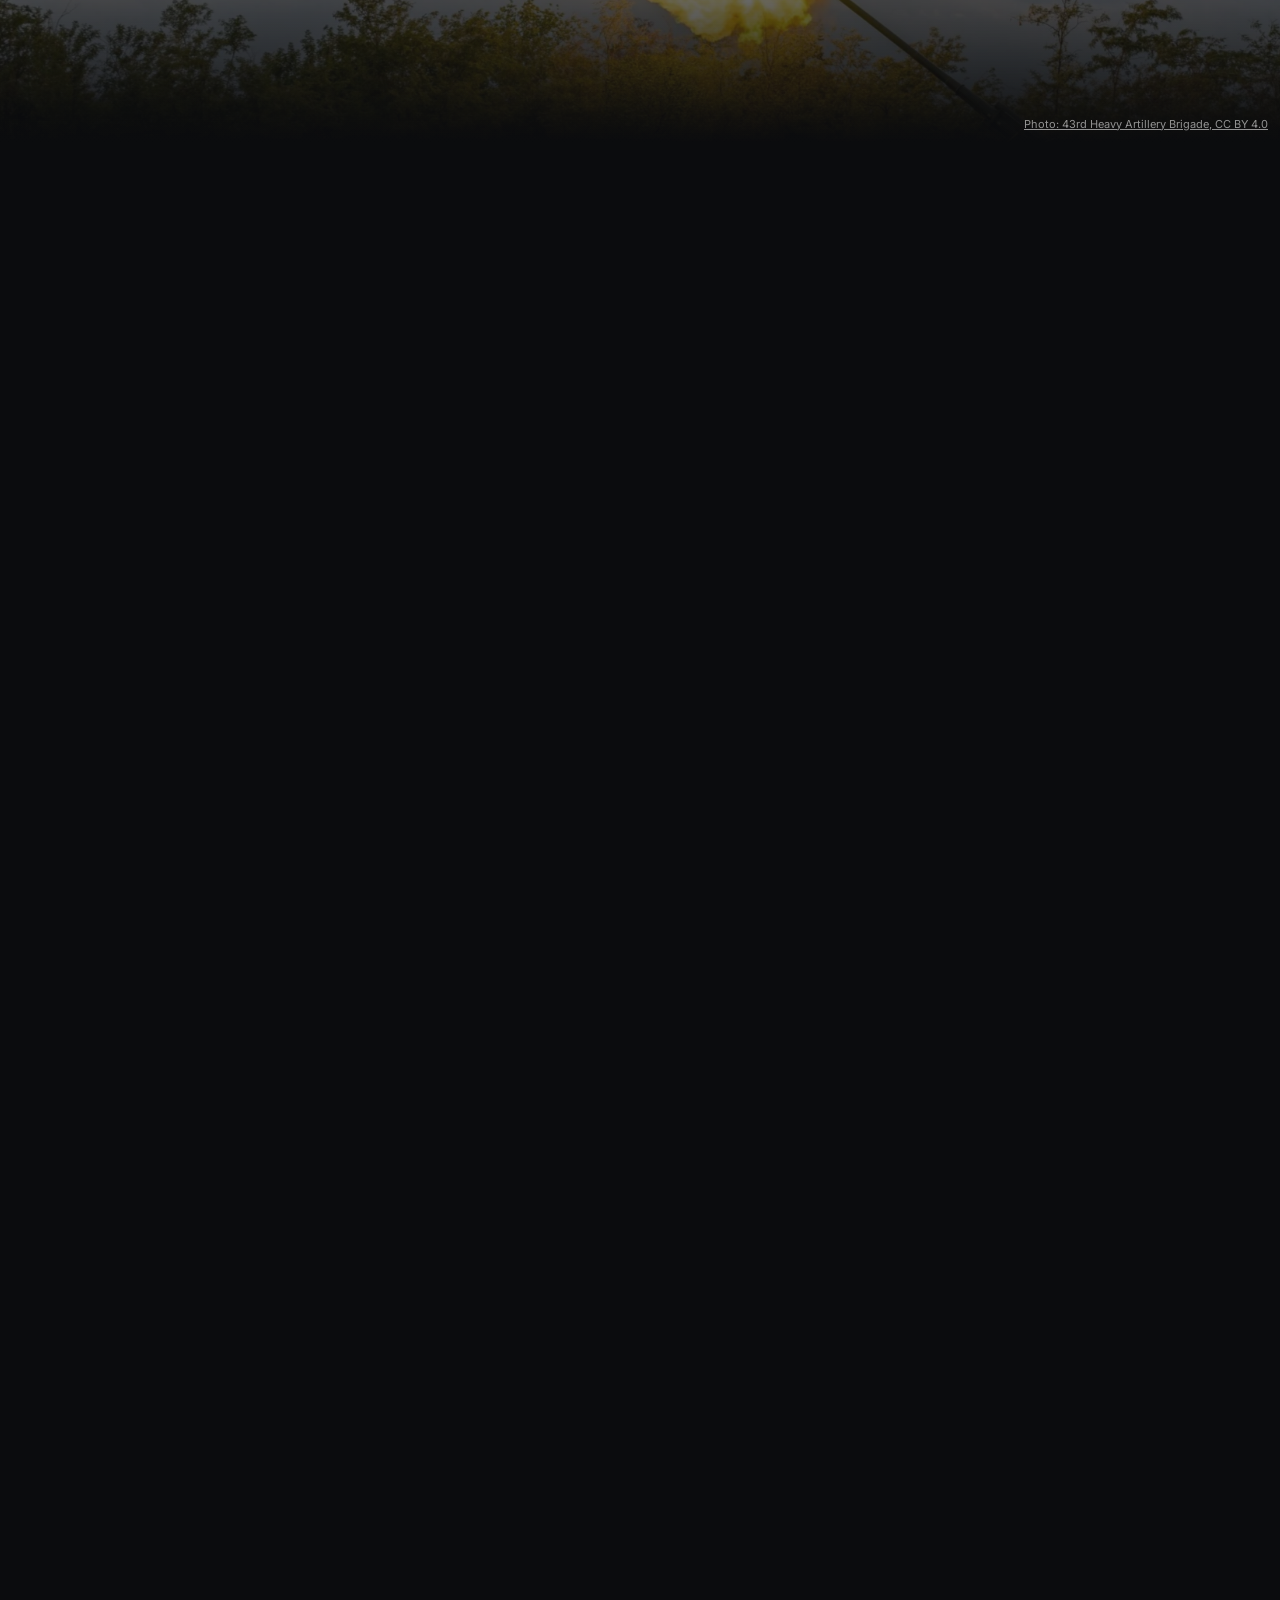
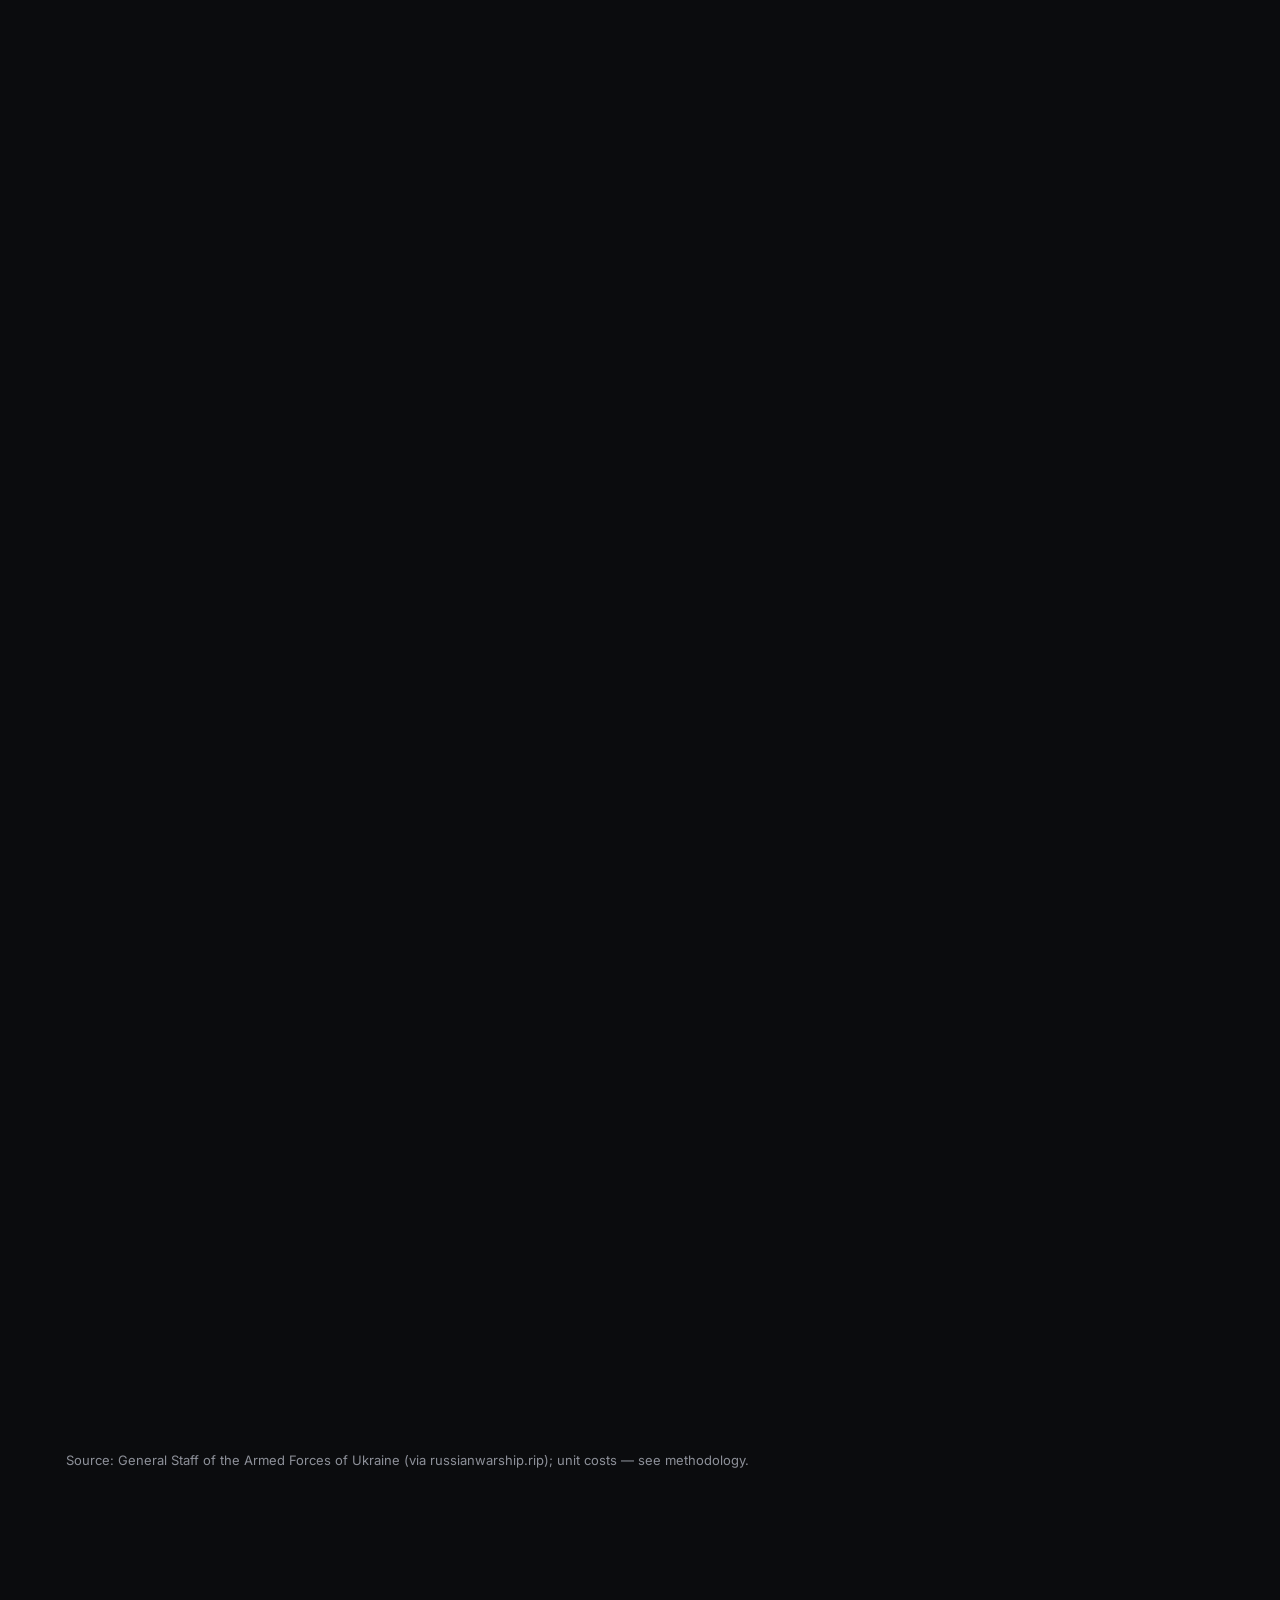
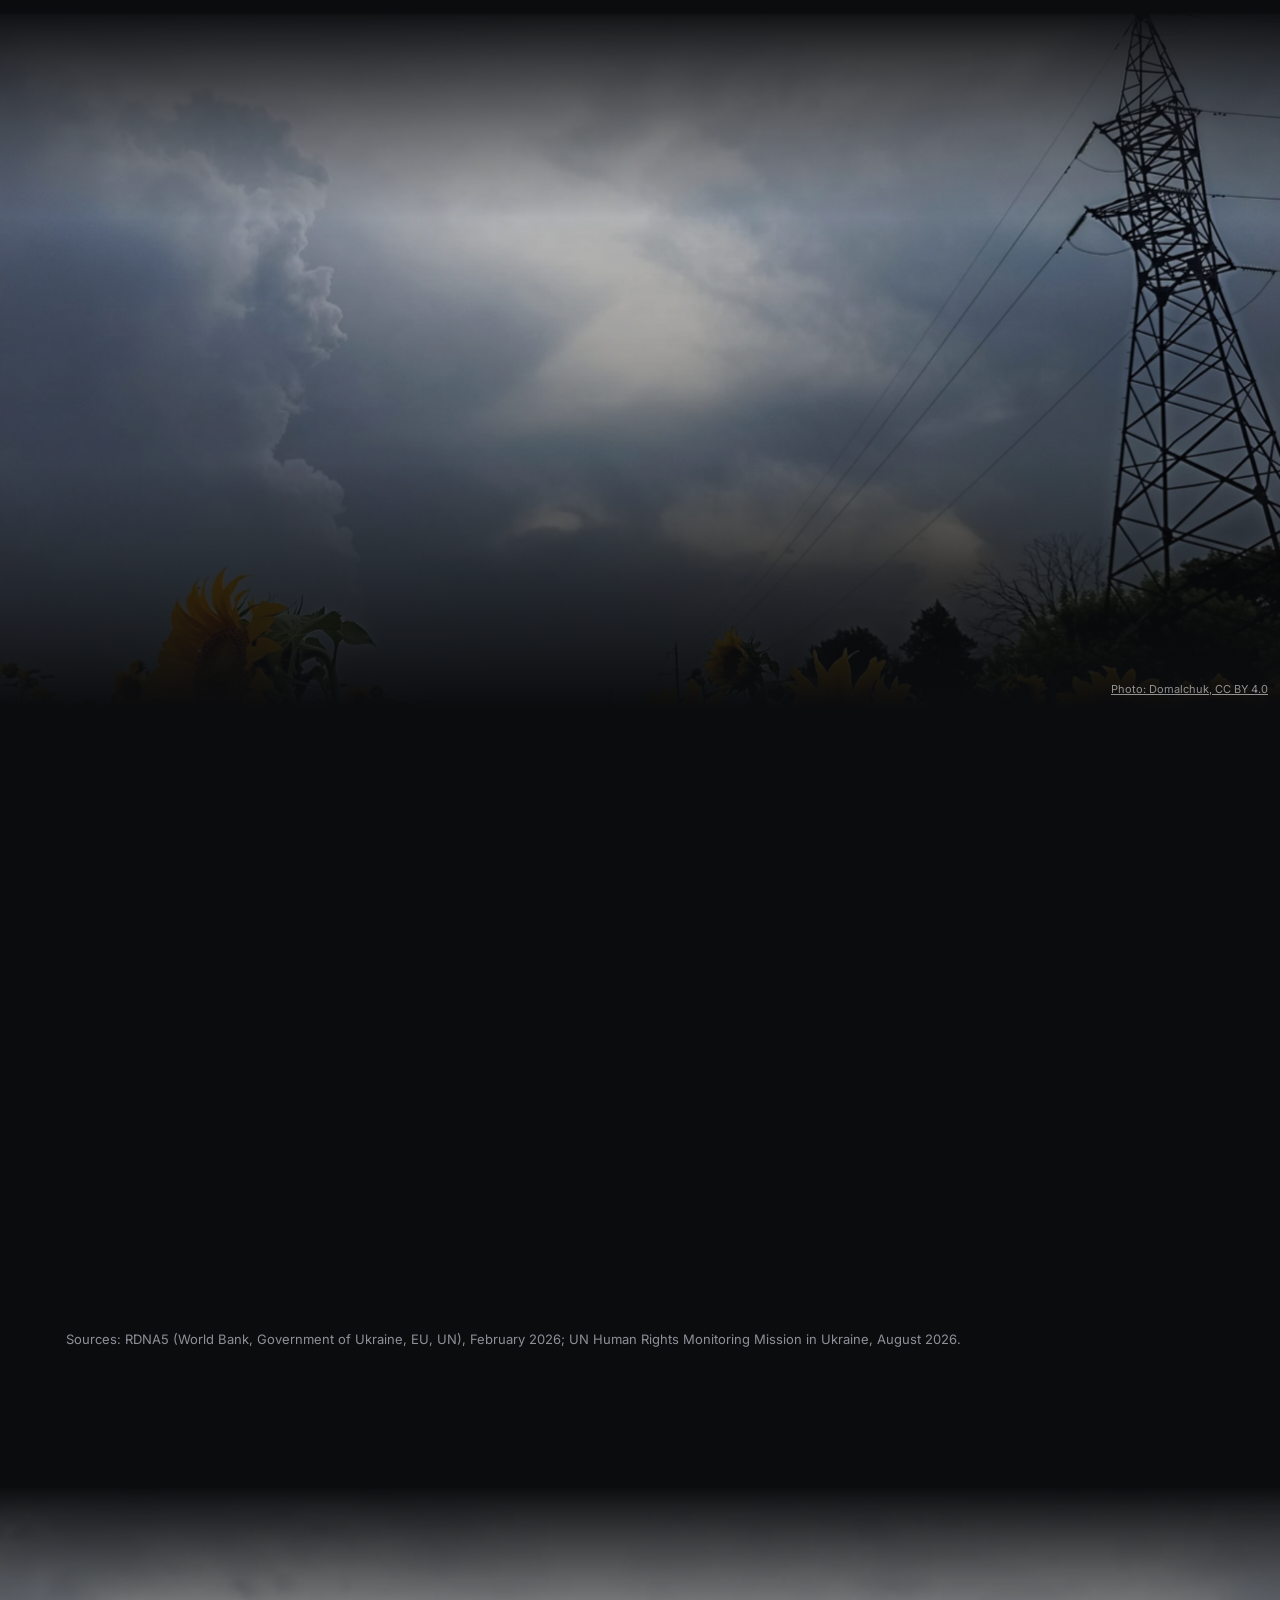
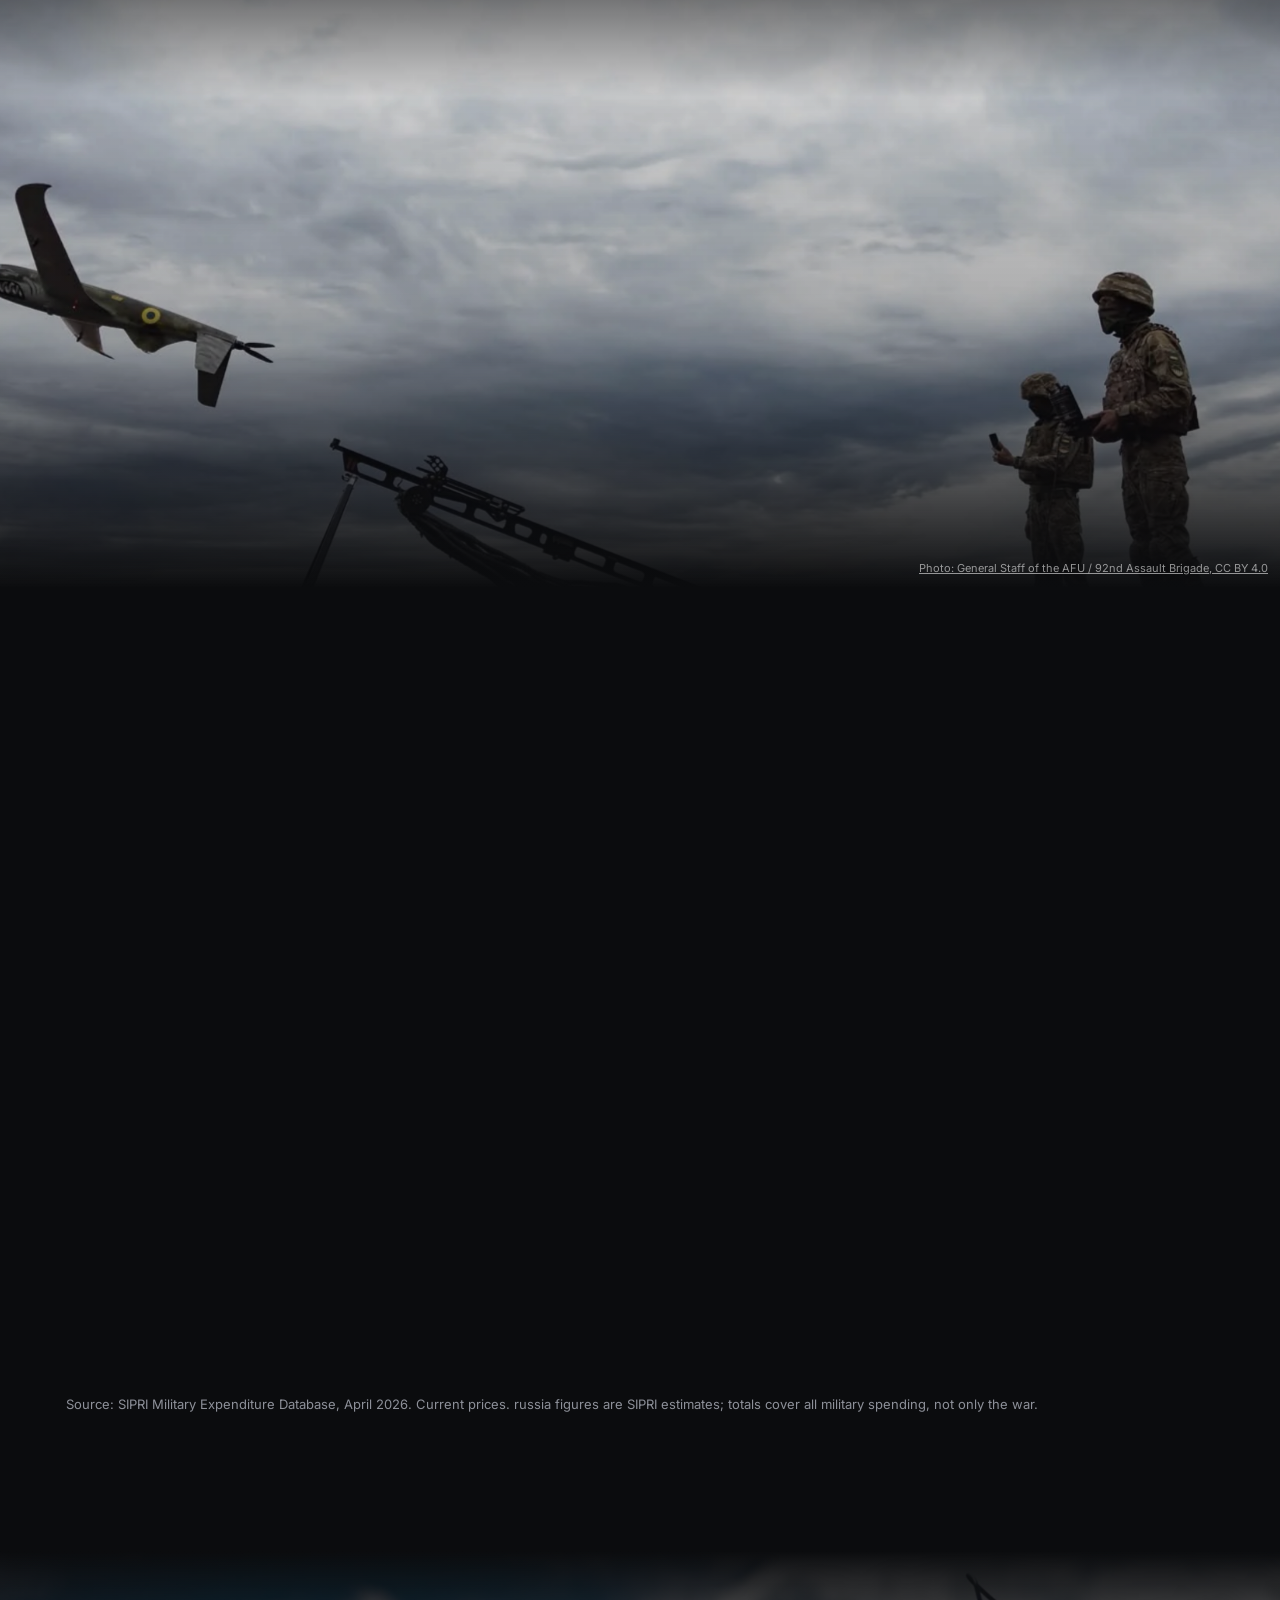
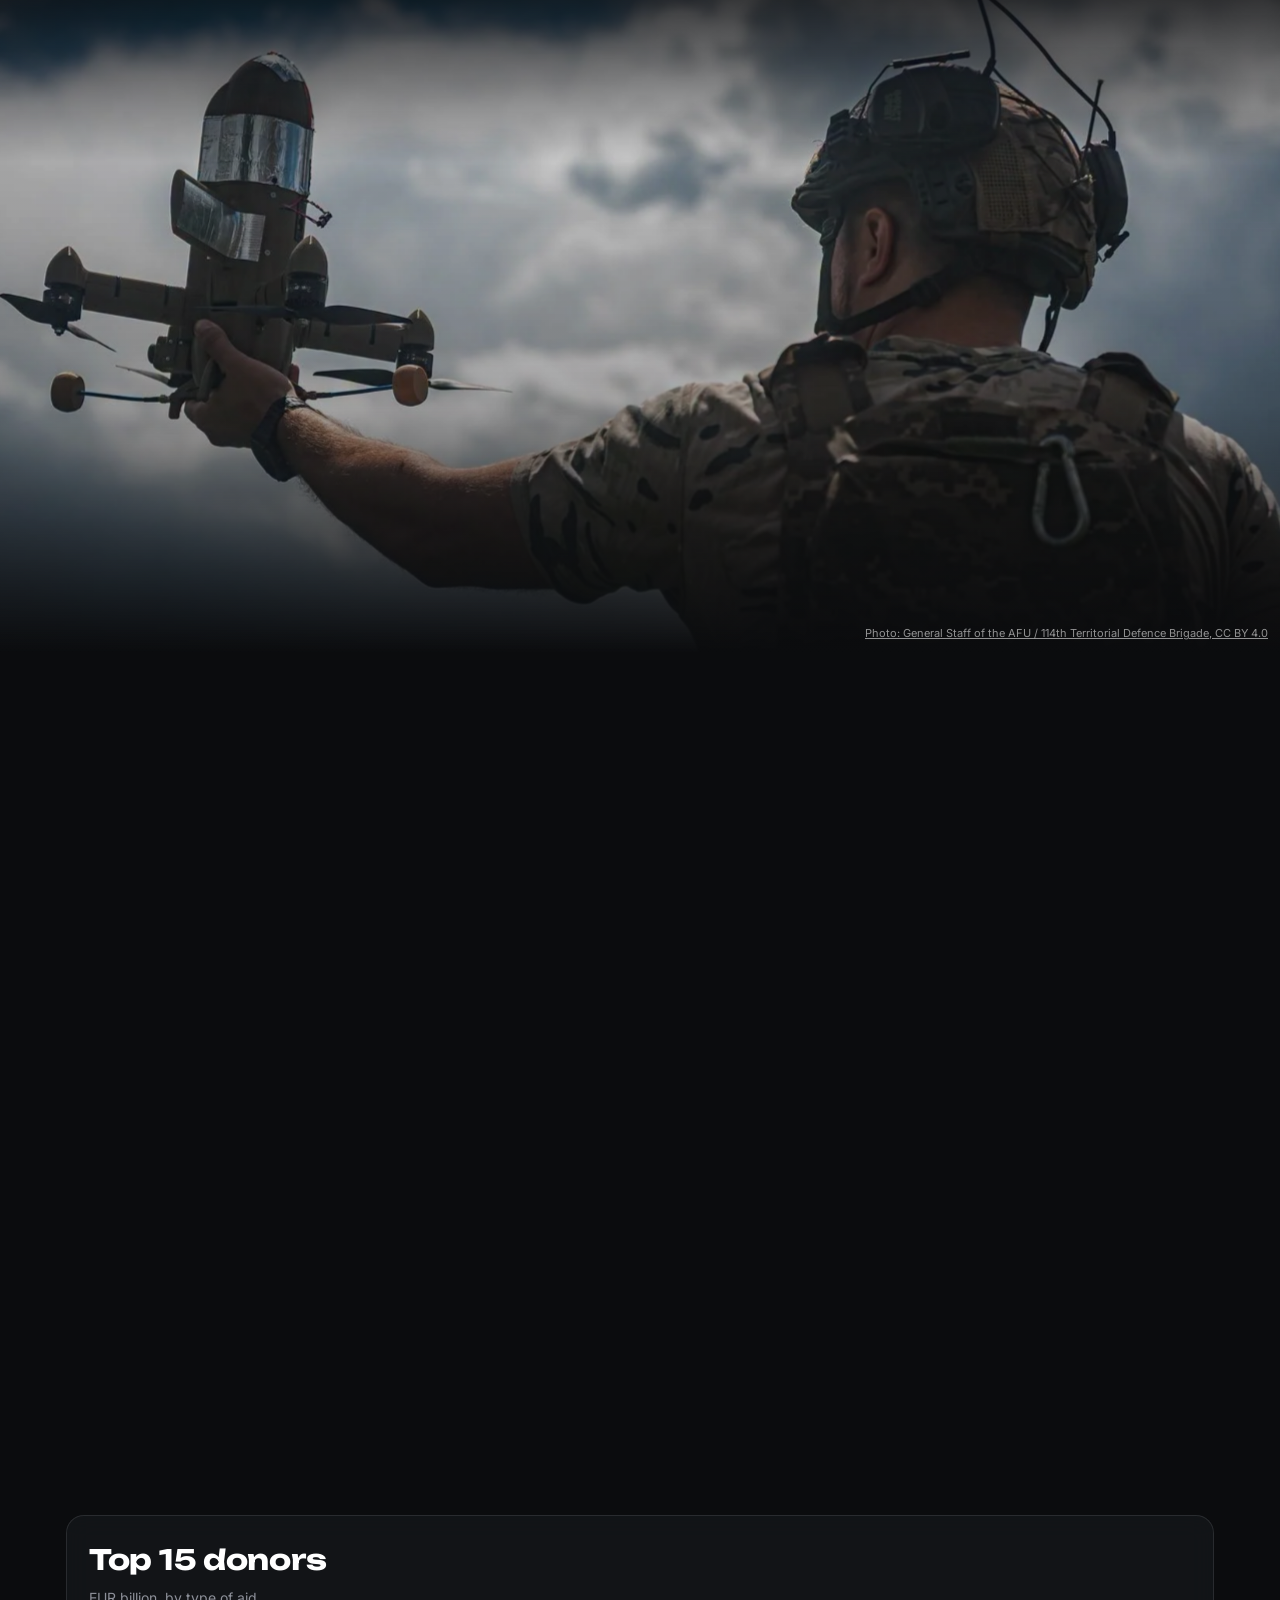
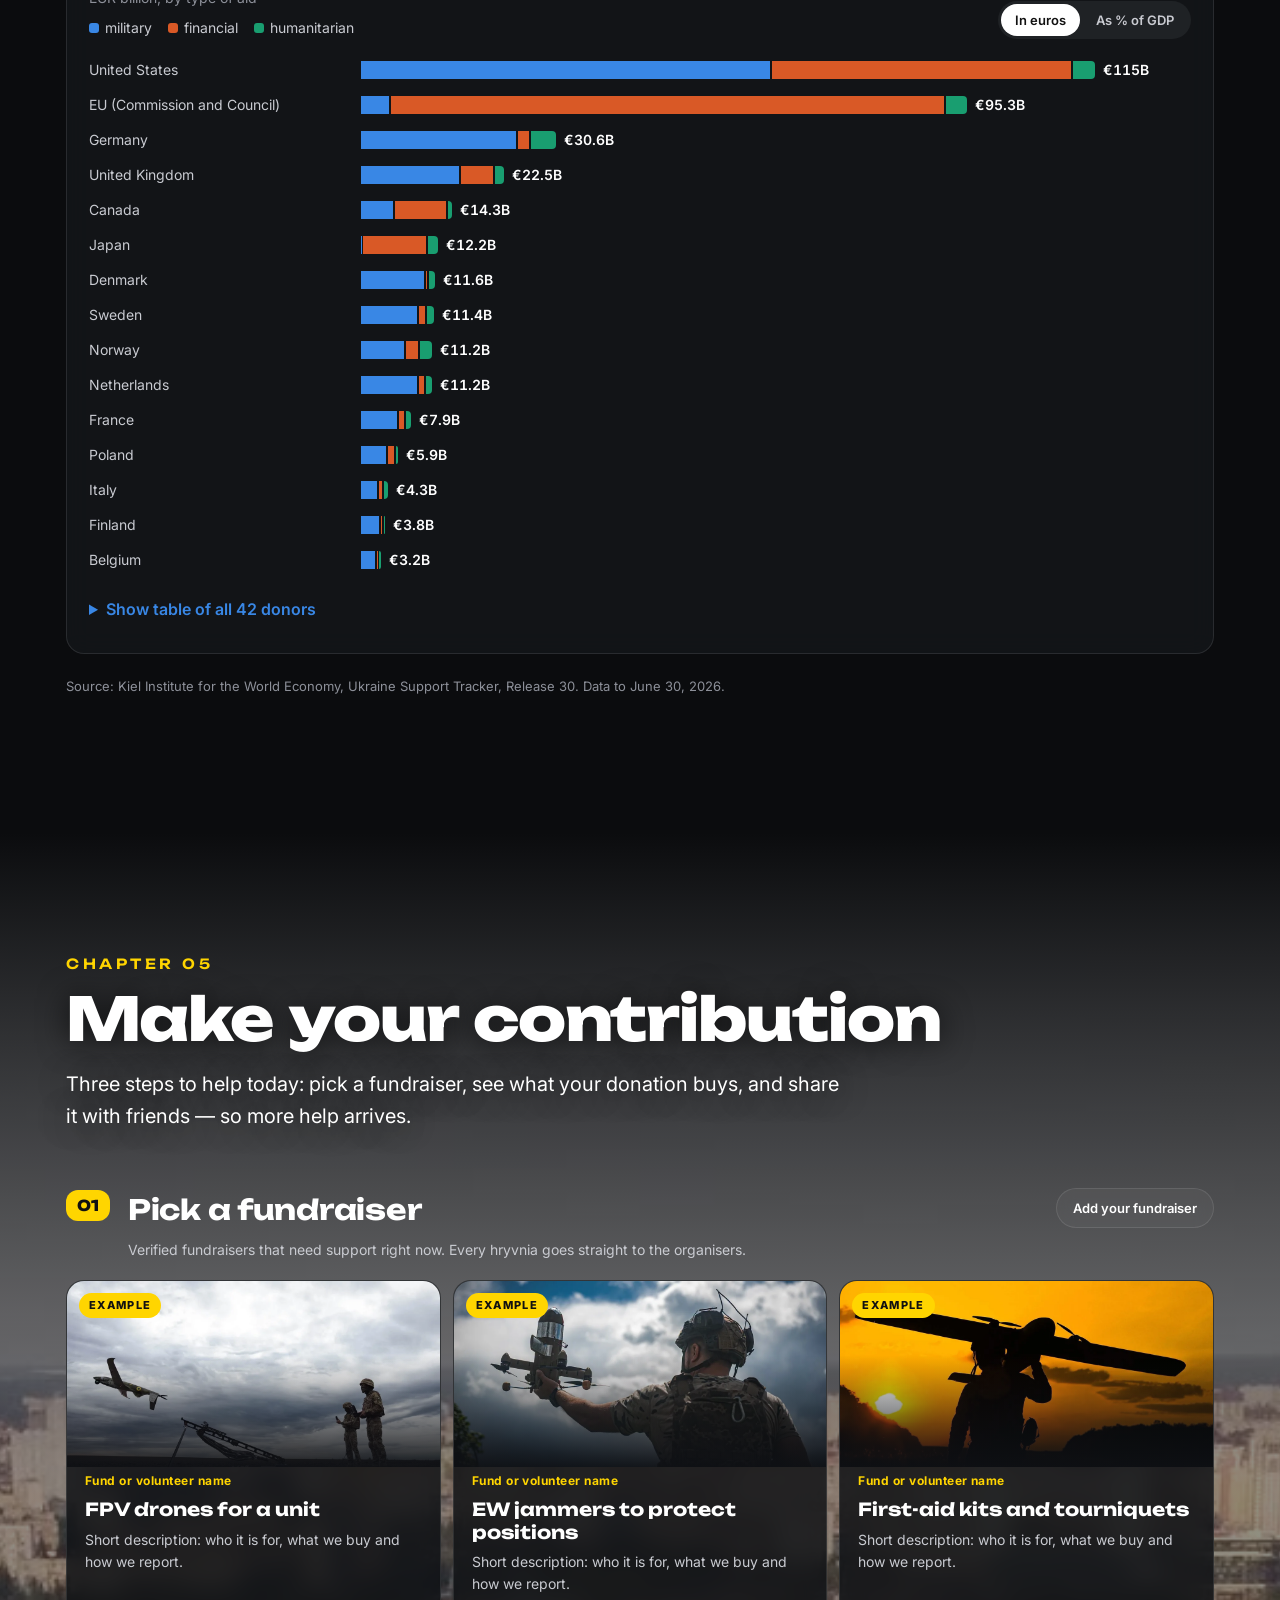
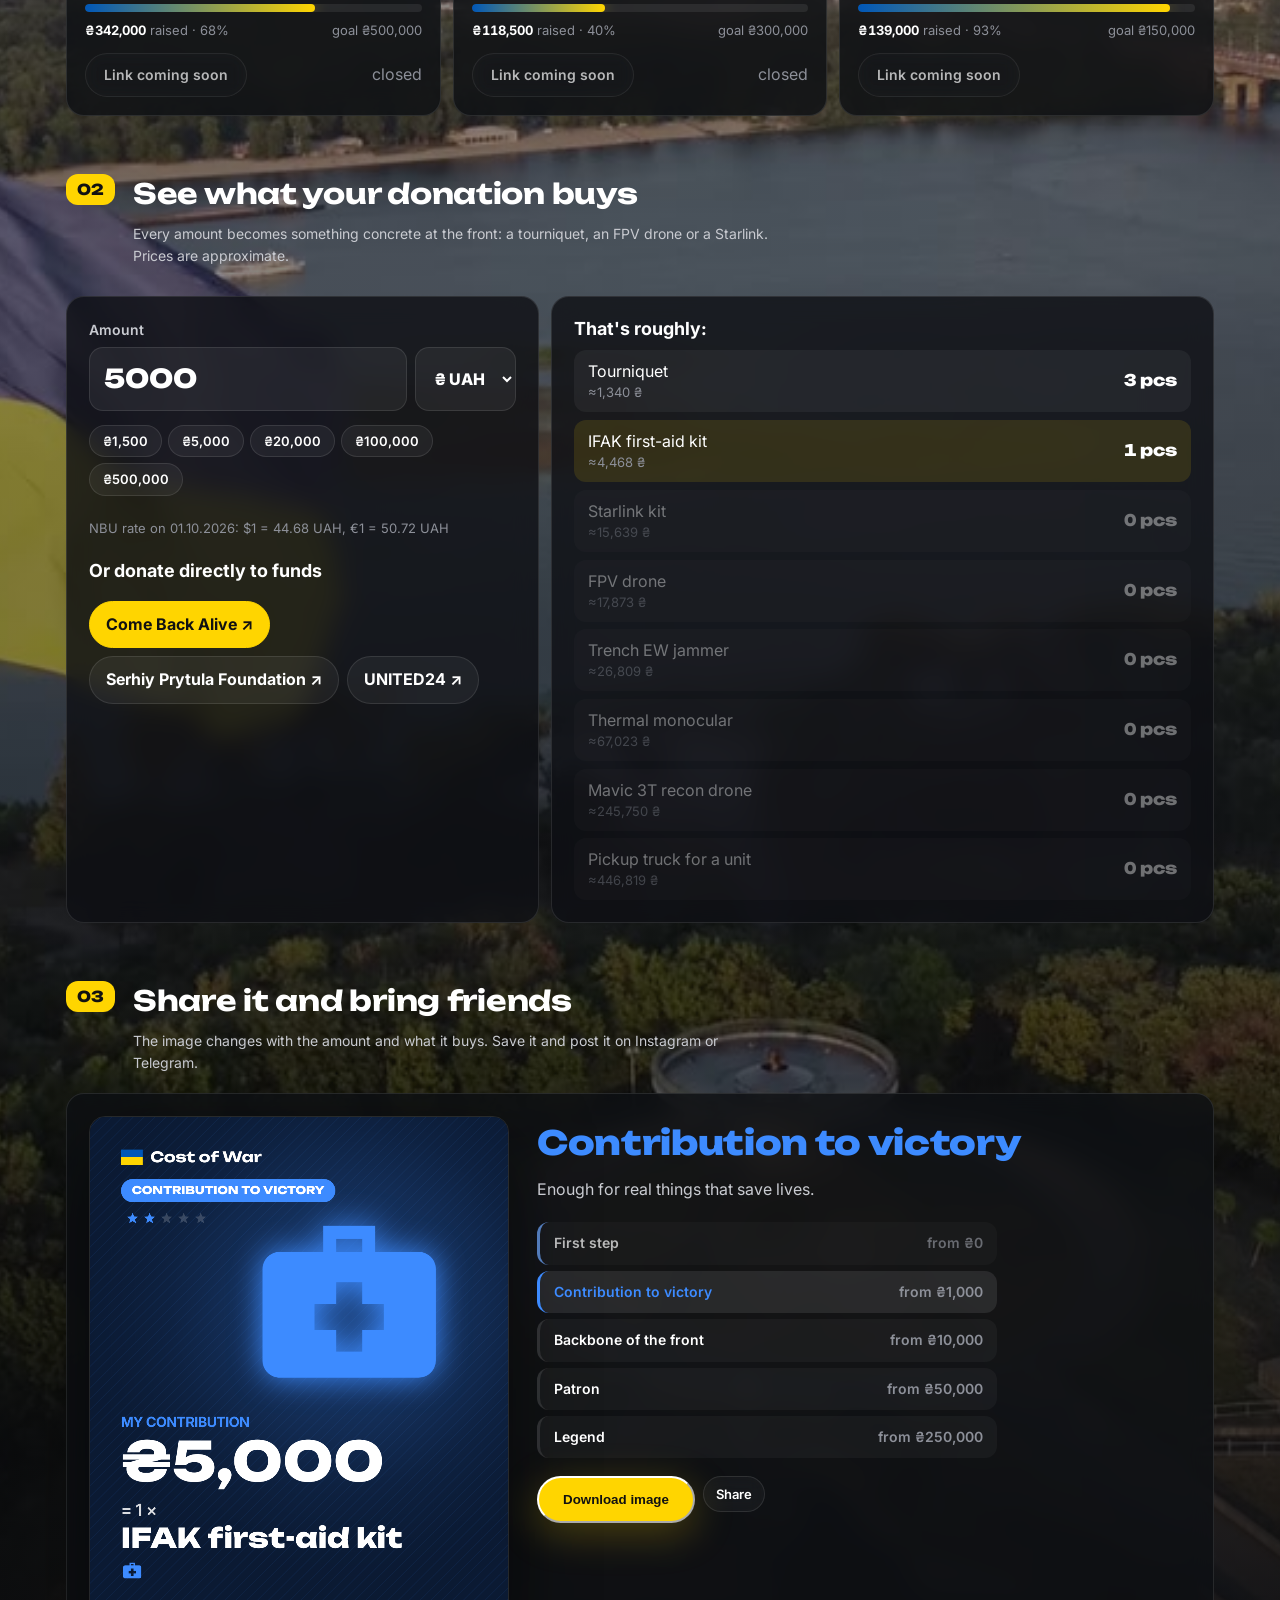
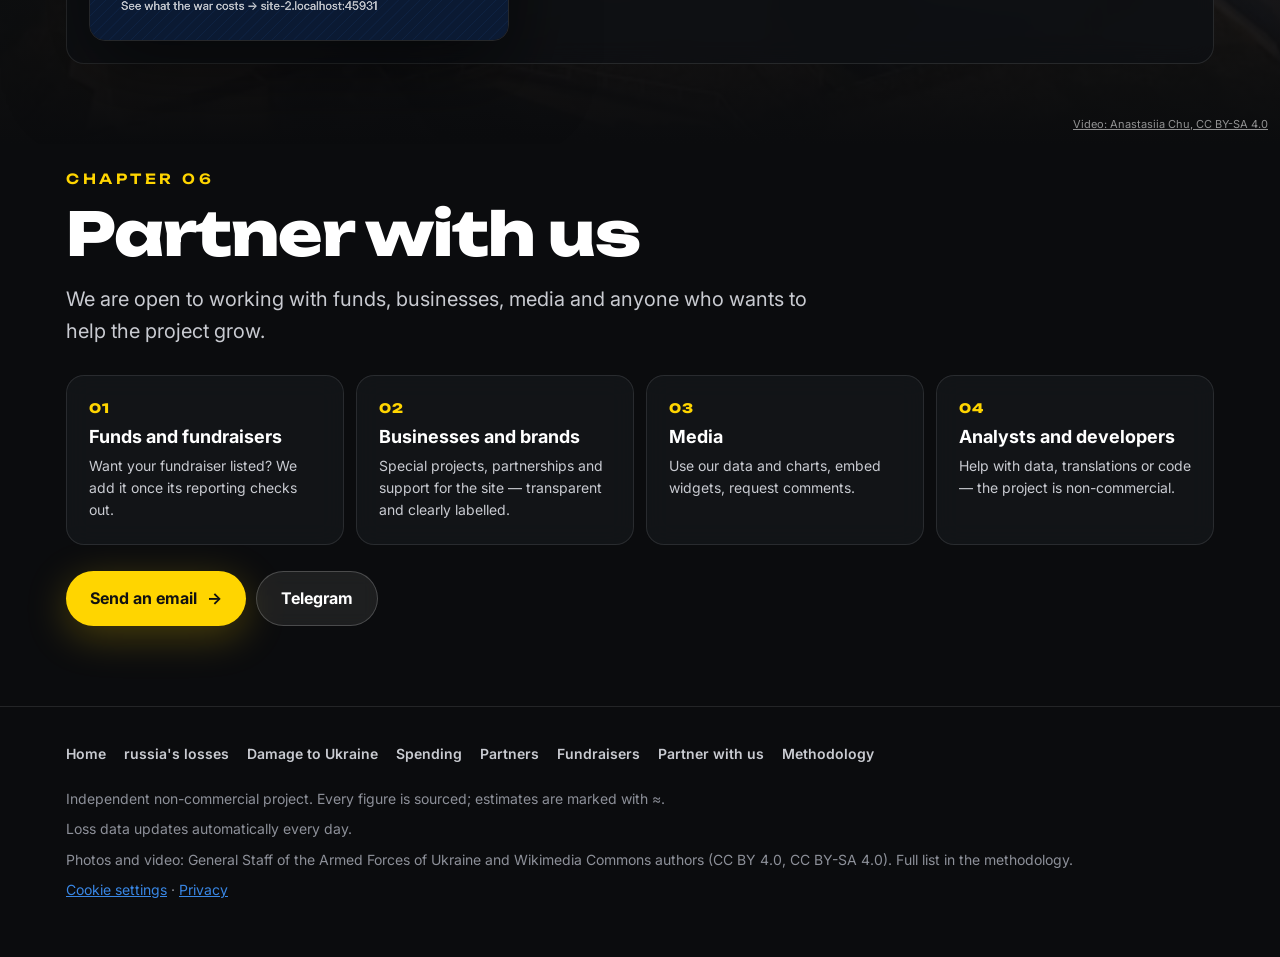
==== commit 4f55e646: "Add Google Analytics 4 with Consent Mode v2 and event tracking - gtag G-9LBY5LGE8E; analytics storag" ====
--- a/index.html
+++ b/index.html
@@ -16,6 +16,17 @@
   <link rel="preconnect" href="https://fonts.gstatic.com" crossorigin>
   <link href="https://fonts.googleapis.com/css2?family=Inter:wght@400;600;700;800&family=Unbounded:wght@600;700;800&display=swap" rel="stylesheet">
   <link rel="stylesheet" href="assets/style.css">
+  <!-- Google Analytics 4 with Consent Mode v2: nothing is stored until the visitor agrees. -->
+  <script>
+    window.dataLayer = window.dataLayer || [];
+    function gtag(){dataLayer.push(arguments);}
+    gtag("consent", "default", { ad_storage: "denied", ad_user_data: "denied", ad_personalization: "denied",
+      analytics_storage: "denied", functionality_storage: "granted", security_storage: "granted", wait_for_update: 500 });
+    try { if (localStorage.getItem("consent") === "granted") gtag("consent", "update", { analytics_storage: "granted" }); } catch (e) {}
+    gtag("js", new Date());
+    gtag("config", "G-9LBY5LGE8E", { anonymize_ip: true });
+  </script>
+  <script async src="https://www.googletagmanager.com/gtag/js?id=G-9LBY5LGE8E"></script>
   <script>document.documentElement.classList.add("js");</script>
 </head>
 <body data-page="home">
--- a/assets/style.css
+++ b/assets/style.css
@@ -659,6 +659,18 @@
 .tiers li.on { border-left-color: var(--tc); background: rgba(255,255,255,.09); }
 .tiers li.on span:first-child { color: var(--tc); }
 
+
+/* cookie consent */
+.consent { position: fixed; left: 16px; right: 16px; bottom: 16px; z-index: 60; max-width: 760px; margin: 0 auto; display: flex; flex-wrap: wrap; align-items: center;
+  gap: 12px 18px; padding: 16px 18px; border-radius: 18px; background: rgba(18, 20, 24, .96); border: 1px solid var(--line); backdrop-filter: blur(14px);
+  box-shadow: 0 20px 60px rgba(0,0,0,.5); font-size: 14px; color: var(--text-2); transform: translateY(140%); transition: transform .5s var(--ease); }
+.consent.on { transform: none; }
+.consent p { flex: 1 1 320px; }
+.consent b { color: var(--text); }
+.consent-btns { display: flex; gap: 8px; flex-wrap: wrap; }
+.consent .cta { padding: 10px 18px; font-size: 14px; }
+.consent .btn-ghost { height: 42px; }
+
 @media (prefers-reduced-motion: reduce) {
   html { scroll-behavior: auto; }
   .hero-bg, .live-dot, .scroll-cue i::after, .candle, .newsline-run { animation: none; }
